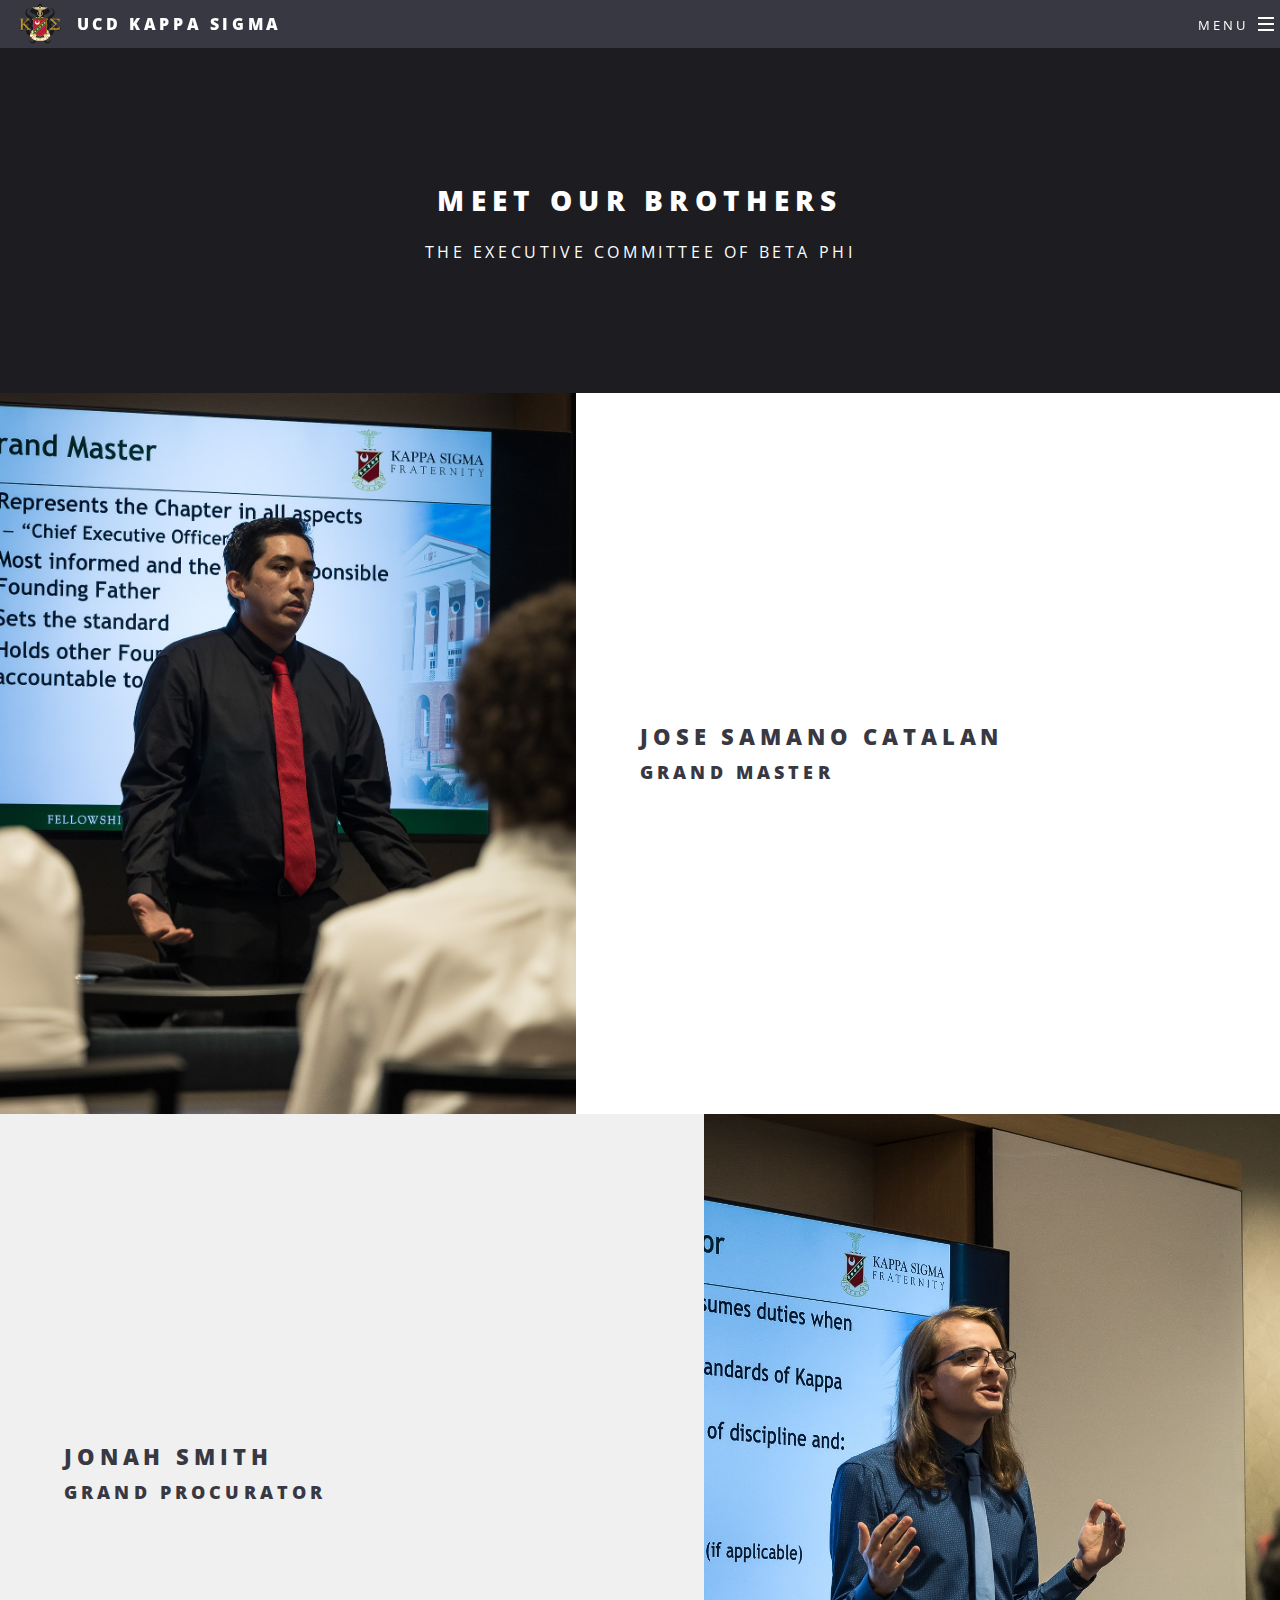
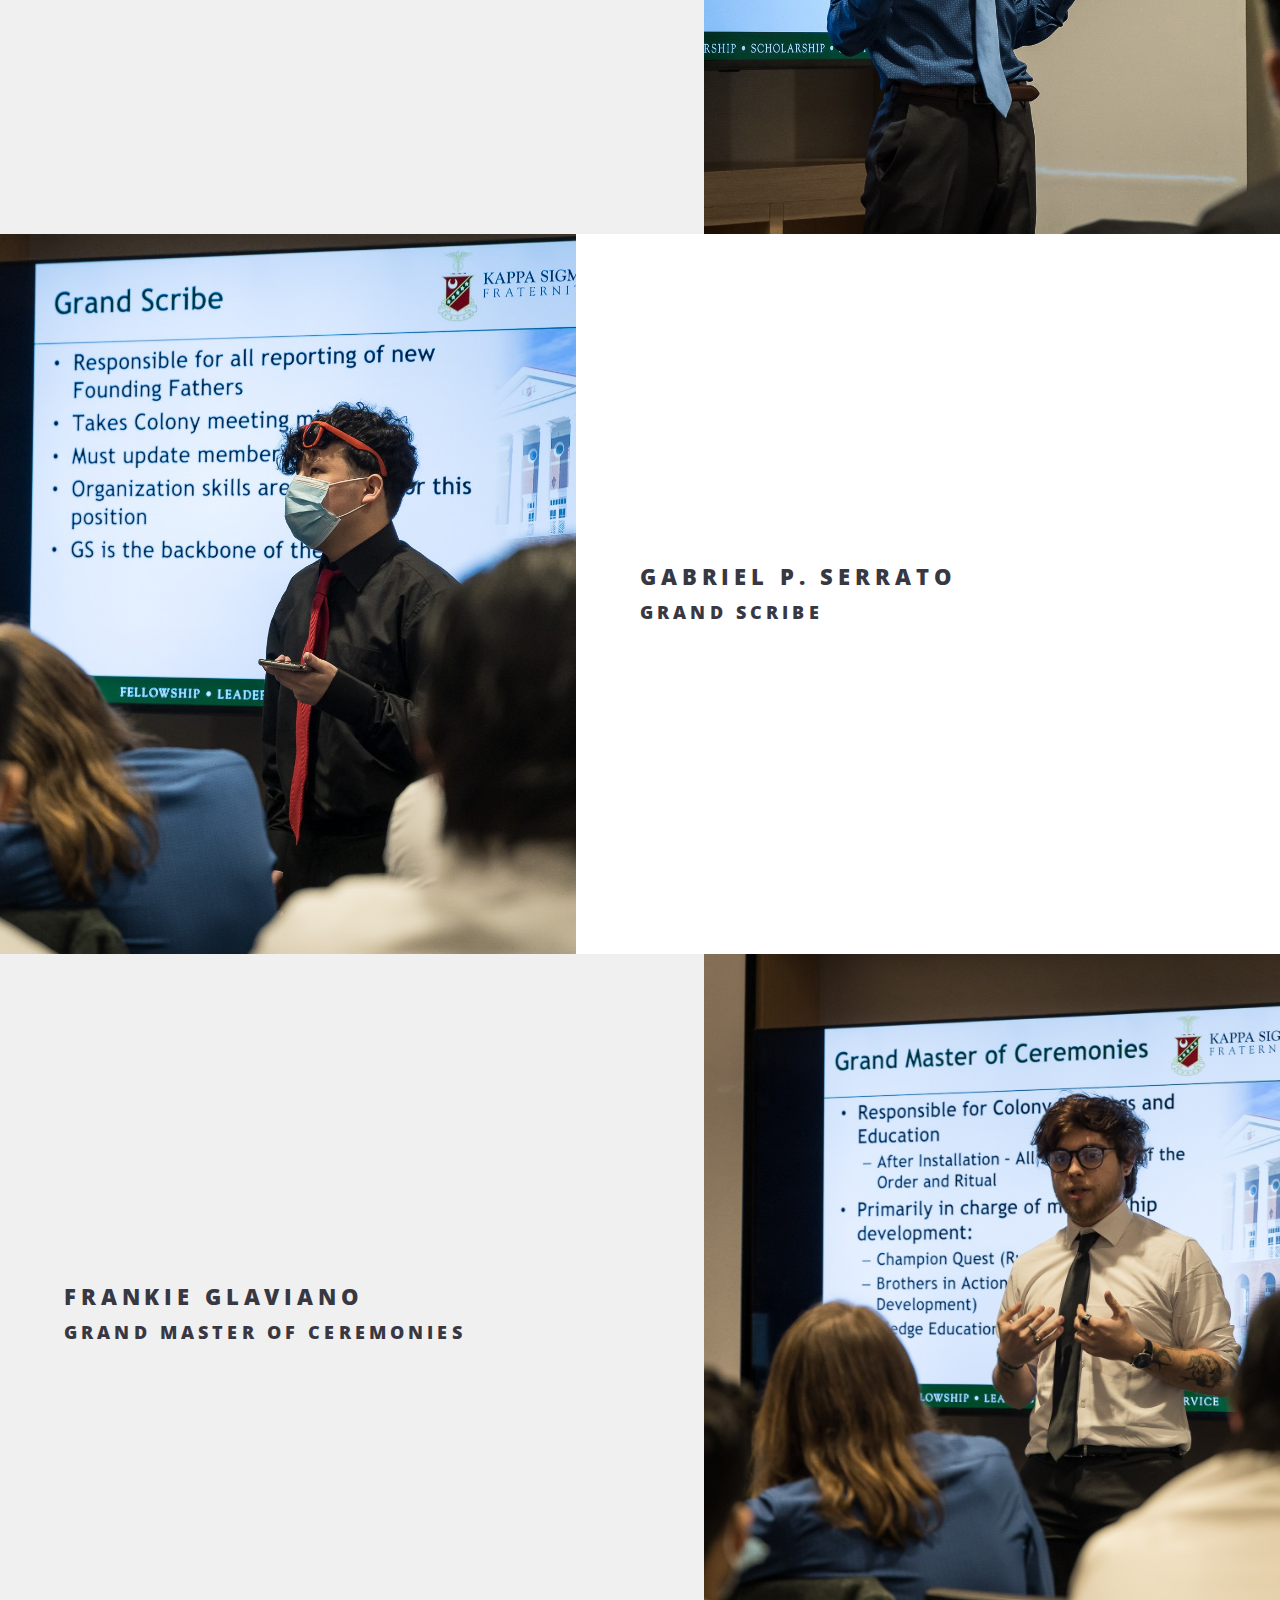
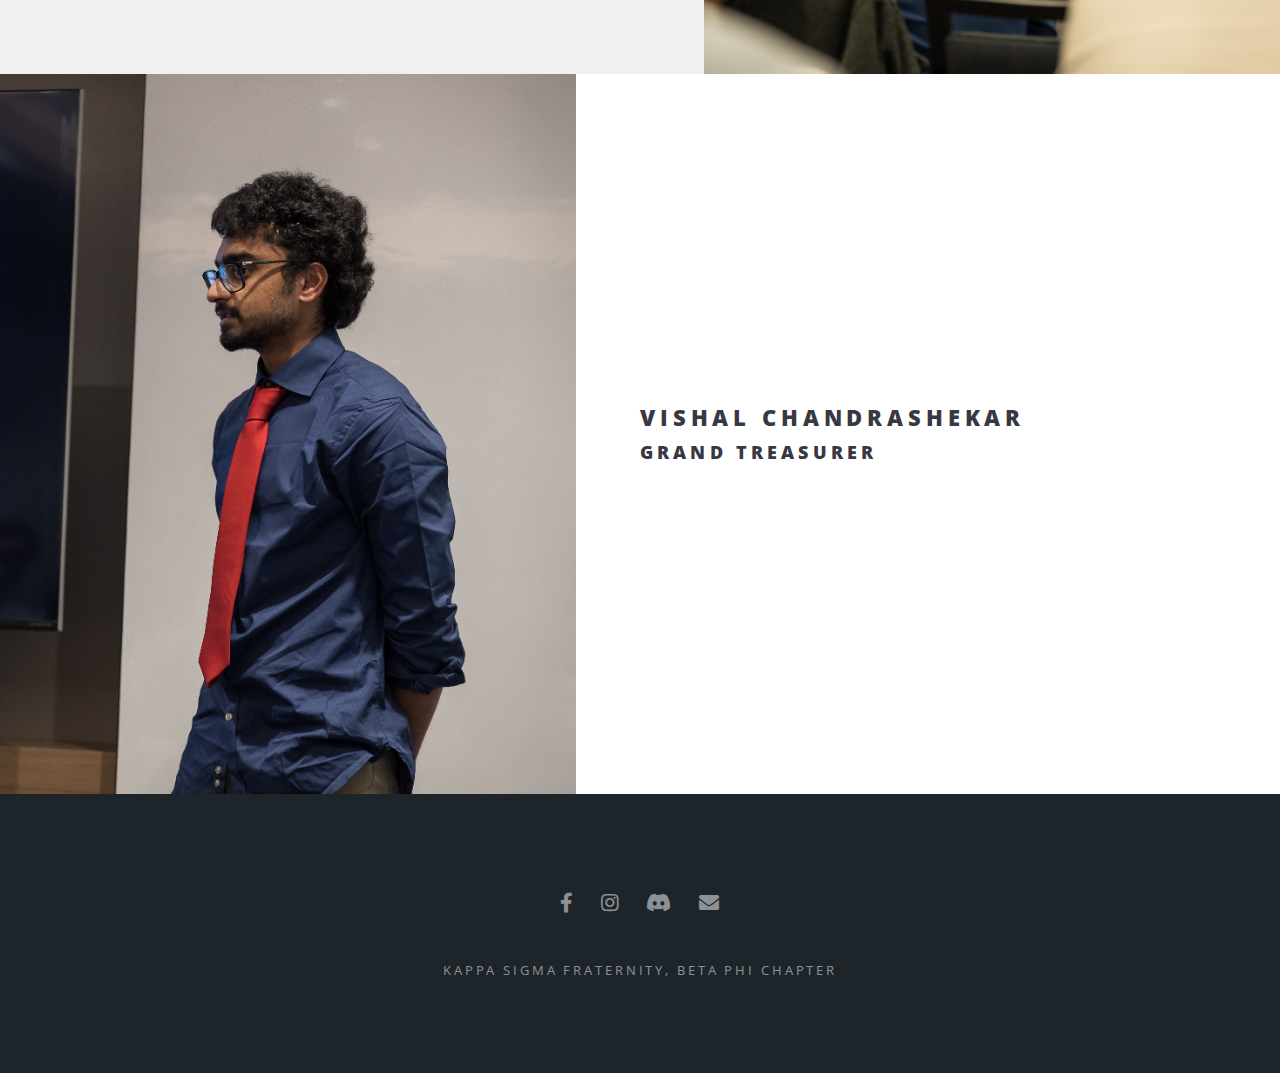
==== brothers.html @ f518ad2b "filled in with most of the starting info" ====
<!DOCTYPE HTML>
<html>
	<head>
		<title>History | UCD Kappa Sigma Fraternity</title>
		<meta charset="utf-8" />
		<meta name="viewport" content="width=device-width, initial-scale=1, user-scalable=no" />
		<link rel="stylesheet" href="assets/css/main.css" />
		<link rel="icon" href="images/KappaSigmaFavicon.png">
		<noscript><link rel="stylesheet" href="assets/css/noscript.css" /></noscript>
	</head>
	<body class="is-preload">

		<!-- Page Wrapper -->
			<div id="page-wrapper">

				<!-- Header -->
					<header id="header">
						<a href="index.html"><img src="svgs/ucdks_IconBasic.svg"><h1>UCD Kappa Sigma</h1></a>
						<nav id="nav">
							<ul>
								<li class="special">
									<a href="#menu" class="menuToggle"><span>Menu</span></a>
									<div id="menu">
										<ul>
											<li><a href="index.html">Home</a></li>
											<li><a href="pillars.html">The Four Pillars</a></li>
											<li><a href="history.html">Our History</a></li>
											<li><a href="brothers.html">Meet Our Brothers</a></li>
											<li><a href="mailto: ucdaviskappasigma@gmail.com">Contact Us</a></li>
										</ul>
									</div>
								</li>
							</ul>
						</nav>
					</header>

				<!-- Main -->
					<article id="main">
						<header>
							<h2>Meet Our Brothers</h2>
							<p>The Executive Committee of Beta Phi</p>
						</header>
						<section style="padding: 0;" class="wrapper style5">
							<section style="background-color: transparent;" class="spotlight">
								<div class="image"><img src="images/brothers/GM.jpg" alt="" /></div><div class="content">
									<h2 style="margin-bottom: 0;">Jose Samano Catalan</h2><h3>Grand Master</h3></a>
									<p></p>
								</div>
							</section>
							<section style="background-color: #0000000f;" class="spotlight">
								<div class="image"><img src="images/brothers/GP.jpg" alt="" /></div><div class="content">
									<h2 style="margin-bottom: 0;">Jonah Smith</h2><h3>Grand Procurator</h3></a>
									<p></p>
								</div>
							</section>
							<section style="background-color: transparent;" class="spotlight">
								<div class="image"><img src="images/brothers/GS.jpg" alt="" /></div><div class="content">
									<h2 style="margin-bottom: 0;">Gabriel P. Serrato</h2><h3>Grand Scribe</h3></a>
									<p></p>
								</div>
							</section>
							<section style="background-color: #0000000f;" class="spotlight">
								<div class="image"><img src="images/brothers/GMC.jpg" alt="" /></div><div class="content">
									<h2 style="margin-bottom: 0;">Frankie Glaviano</h2><h3>Grand Master of Ceremonies</h3></a>
									<p></p>
								</div>
							</section>
							<section style="background-color: transparent;" class="spotlight">
								<div class="image"><img src="images/brothers/GT.jpg" alt="" /></div><div class="content">
									<h2 style="margin-bottom: 0;">Vishal Chandrashekar</h2><h3>Grand Treasurer</h3></a>
									<p></p>
								</div>
							</section>
						</section>
					</article>

				<!-- Footer -->
					<footer id="footer">
						<ul class="icons">
							<li><a href="https://www.facebook.com/ucdaviskappasigma" target="_blank" class="icon brands fa-facebook-f"><span class="label">Facebook</span></a></li>
							<li><a href="https://www.instagram.com/ucdkappasigma/" target="_blank" class="icon brands fa-instagram"><span class="label">Instagram</span></a></li>
							<li><a href="https://discord.gg/DWXHnaGSgJ" target="_blank" class="icon brands fa-discord"><span class="label">Discord</span></a></li>
							<li><a href="mailto: ucdaviskappasigma@gmail.com"  target="_blank" class="icon solid fa-envelope"><span class="label">Email</span></a></li>
						</ul>
						<ul class="copyright">
							<li>Kappa Sigma Fraternity, Beta Phi Chapter</li>
						</ul>
					</footer>

			</div>

		<!-- Scripts -->
			<script src="assets/js/jquery.min.js"></script>
			<script src="assets/js/jquery.scrollex.min.js"></script>
			<script src="assets/js/jquery.scrolly.min.js"></script>
			<script src="assets/js/browser.min.js"></script>
			<script src="assets/js/breakpoints.min.js"></script>
			<script src="assets/js/util.js"></script>
			<script src="assets/js/main.js"></script>

	</body>
</html>
---- assets/css/main.css ----
@import url(fontawesome-all.min.css);
@import url("https://fonts.googleapis.com/css?family=Open+Sans:400,400italic,600,600italic,800,800italic");

html, body, div, span, applet, object,
iframe, h1, h2, h3, h4, h5, h6, p, blockquote,
pre, a, abbr, acronym, address, big, cite,
code, del, dfn, em, img, ins, kbd, q, s, samp,
small, strike, strong, sub, sup, tt, var, b,
u, i, center, dl, dt, dd, ol, ul, li, fieldset,
form, label, legend, table, caption, tbody,
tfoot, thead, tr, th, td, article, aside,
canvas, details, embed, figure, figcaption,
footer, header, hgroup, menu, nav, output, ruby,
section, summary, time, mark, audio, video {
	margin: 0;
	padding: 0;
	border: 0;
	font-size: 100%;
	font: inherit;
	vertical-align: baseline;}

article, aside, details, figcaption, figure,
footer, header, hgroup, menu, nav, section {
	display: block;}

body {
	line-height: 1;
}

ol, ul {
	list-style: none;
}

blockquote, q {
	quotes: none;
}

	blockquote:before, blockquote:after, q:before, q:after {
		content: '';
		content: none;
	}

table {
	border-collapse: collapse;
	border-spacing: 0;
}

body {
	-webkit-text-size-adjust: none;
}

mark {
	background-color: transparent;
	color: inherit;
}

input::-moz-focus-inner {
	border: 0;
	padding: 0;
}

input, select, textarea {
	-moz-appearance: none;
	-webkit-appearance: none;
	-ms-appearance: none;
	appearance: none;
}

/* Basic */

	@-ms-viewport {
		width: device-width;
	}

	html {
		box-sizing: border-box;
	}

	*, *:before, *:after {
		box-sizing: inherit;
	}

	body {
		background: #383843;
	}

		body.is-preload *, body.is-preload *:before, body.is-preload *:after {
			-moz-animation: none !important;
			-webkit-animation: none !important;
			-ms-animation: none !important;
			animation: none !important;
			-moz-transition: none !important;
			-webkit-transition: none !important;
			-ms-transition: none !important;
			transition: none !important;
		}

	body, input, select, textarea {
		color: #fff;
		font-family: "Open Sans", Helvetica, sans-serif;
		font-size: 15pt;
		font-weight: 400;
		letter-spacing: 0.075em;
		line-height: 1.65em;
	}

		@media screen and (max-width: 1680px) {

			body, input, select, textarea {
				font-size: 13pt;
			}

		}

		@media screen and (max-width: 1280px) {

			body, input, select, textarea {
				font-size: 12pt;
			}

		}

		@media screen and (max-width: 736px) {

			body, input, select, textarea {
				font-size: 11pt;
				letter-spacing: 0.0375em;
			}

		}

	a {
		-moz-transition: color 0.2s ease, border-bottom-color 0.2s ease;
		-webkit-transition: color 0.2s ease, border-bottom-color 0.2s ease;
		-ms-transition: color 0.2s ease, border-bottom-color 0.2s ease;
		transition: color 0.2s ease, border-bottom-color 0.2s ease;
		border-bottom: dotted 1px;
		color: inherit;
		text-decoration: none;
	}

		a:hover {
			border-bottom-color: transparent;
		}

	strong, b {
		color: #fff;
		font-weight: 600;
	}

	em, i {
		font-style: italic;
	}

	p {
		margin: 0 0 2em 0;
	}

	h1, h2, h3, h4, h5, h6 {
		color: #fff;
		font-weight: 800;
		letter-spacing: 0.225em;
		line-height: 1em;
		margin: 0 0 1em 0;
		text-transform: uppercase;
	}

		h1 a, h2 a, h3 a, h4 a, h5 a, h6 a {
			color: inherit;
			text-decoration: none;
		}

	h2 {
		font-size: 1.35em;
		line-height: 1.75em;
	}

		@media screen and (max-width: 736px) {

			h2 {
				font-size: 1.1em;
				line-height: 1.65em;
			}

		}

	h3 {
		font-size: 1.15em;
		line-height: 1.75em;
	}

		@media screen and (max-width: 736px) {

			h3 {
				font-size: 1em;
				line-height: 1.65em;
			}

		}

	h4 {
		font-size: 1em;
		line-height: 1.5em;
	}

	h5 {
		font-size: 0.8em;
		line-height: 1.5em;
	}

	h6 {
		font-size: 0.7em;
		line-height: 1.5em;
	}

	sub {
		font-size: 0.8em;
		position: relative;
		top: 0.5em;
	}

	sup {
		font-size: 0.8em;
		position: relative;
		top: -0.5em;
	}

	hr {
		border: 0;
		border-bottom: solid 2px #fff;
		margin: 3em 0;
	}

		hr.major {
			margin: 4.5em 0;
		}

	blockquote {
		border-left: solid 4px #fff;
		font-style: italic;
		margin: 0 0 2em 0;
		padding: 0.5em 0 0.5em 2em;
	}

	code {
		background: rgba(144, 144, 144, 0.25);
		border-radius: 3px;
		font-family: "Courier New", monospace;
		font-size: 0.9em;
		letter-spacing: 0;
		margin: 0 0.25em;
		padding: 0.25em 0.65em;
	}

	pre {
		-webkit-overflow-scrolling: touch;
		font-family: "Courier New", monospace;
		font-size: 0.9em;
		margin: 0 0 2em 0;
	}

		pre code {
			display: block;
			line-height: 1.75em;
			padding: 1em 1.5em;
			overflow-x: auto;
		}

	.align-left {
		text-align: left;
	}

	.align-center {
		text-align: center;
	}

	.align-right {
		text-align: right;
	}

/* Row */

	.row {
		display: flex;
		flex-wrap: wrap;
		box-sizing: border-box;
		align-items: stretch;
	}

		.row > * {
			box-sizing: border-box;
		}

		.row.gtr-uniform > * > :last-child {
			margin-bottom: 0;
		}

		.row.aln-left {
			justify-content: flex-start;
		}

		.row.aln-center {
			justify-content: center;
		}

		.row.aln-right {
			justify-content: flex-end;
		}

		.row.aln-top {
			align-items: flex-start;
		}

		.row.aln-middle {
			align-items: center;
		}

		.row.aln-bottom {
			align-items: flex-end;
		}

		.row > .imp {
			order: -1;
		}

		.row > .col-1 {
			width: 8.33333%;
		}

		.row > .off-1 {
			margin-left: 8.33333%;
		}

		.row > .col-2 {
			width: 16.66667%;
		}

		.row > .off-2 {
			margin-left: 16.66667%;
		}

		.row > .col-3 {
			width: 25%;
		}

		.row > .off-3 {
			margin-left: 25%;
		}

		.row > .col-4 {
			width: 33.33333%;
		}

		.row > .off-4 {
			margin-left: 33.33333%;
		}

		.row > .col-5 {
			width: 41.66667%;
		}

		.row > .off-5 {
			margin-left: 41.66667%;
		}

		.row > .col-6 {
			width: 50%;
		}

		.row > .off-6 {
			margin-left: 50%;
		}

		.row > .col-7 {
			width: 58.33333%;
		}

		.row > .off-7 {
			margin-left: 58.33333%;
		}

		.row > .col-8 {
			width: 66.66667%;
		}

		.row > .off-8 {
			margin-left: 66.66667%;
		}

		.row > .col-9 {
			width: 75%;
		}

		.row > .off-9 {
			margin-left: 75%;
		}

		.row > .col-10 {
			width: 83.33333%;
		}

		.row > .off-10 {
			margin-left: 83.33333%;
		}

		.row > .col-11 {
			width: 91.66667%;
		}

		.row > .off-11 {
			margin-left: 91.66667%;
		}

		.row > .col-12 {
			width: 100%;
		}

		.row > .off-12 {
			margin-left: 100%;
		}

		.row.gtr-0 {
			margin-top: 0;
			margin-left: 0em;
		}

			.row.gtr-0 > * {
				padding: 0 0 0 0em;
			}

			.row.gtr-0.gtr-uniform {
				margin-top: 0em;
			}

				.row.gtr-0.gtr-uniform > * {
					padding-top: 0em;
				}

		.row.gtr-25 {
			margin-top: 0;
			margin-left: -0.375em;
		}

			.row.gtr-25 > * {
				padding: 0 0 0 0.375em;
			}

			.row.gtr-25.gtr-uniform {
				margin-top: -0.375em;
			}

				.row.gtr-25.gtr-uniform > * {
					padding-top: 0.375em;
				}

		.row.gtr-50 {
			margin-top: 0;
			margin-left: -0.75em;
		}

			.row.gtr-50 > * {
				padding: 0 0 0 0.75em;
			}

			.row.gtr-50.gtr-uniform {
				margin-top: -0.75em;
			}

				.row.gtr-50.gtr-uniform > * {
					padding-top: 0.75em;
				}

		.row {
			margin-top: 0;
			margin-left: -1.5em;
		}

			.row > * {
				padding: 0 0 0 1.5em;
			}

			.row.gtr-uniform {
				margin-top: -1.5em;
			}

				.row.gtr-uniform > * {
					padding-top: 1.5em;
				}

		.row.gtr-150 {
			margin-top: 0;
			margin-left: -2.25em;
		}

			.row.gtr-150 > * {
				padding: 0 0 0 2.25em;
			}

			.row.gtr-150.gtr-uniform {
				margin-top: -2.25em;
			}

				.row.gtr-150.gtr-uniform > * {
					padding-top: 2.25em;
				}

		.row.gtr-200 {
			margin-top: 0;
			margin-left: -3em;
		}

			.row.gtr-200 > * {
				padding: 0 0 0 3em;
			}

			.row.gtr-200.gtr-uniform {
				margin-top: -3em;
			}

				.row.gtr-200.gtr-uniform > * {
					padding-top: 3em;
				}

		@media screen and (max-width: 1680px) {

			.row {
				display: flex;
				flex-wrap: wrap;
				box-sizing: border-box;
				align-items: stretch;
			}

				.row > * {
					box-sizing: border-box;
				}

				.row.gtr-uniform > * > :last-child {
					margin-bottom: 0;
				}

				.row.aln-left {
					justify-content: flex-start;
				}

				.row.aln-center {
					justify-content: center;
				}

				.row.aln-right {
					justify-content: flex-end;
				}

				.row.aln-top {
					align-items: flex-start;
				}

				.row.aln-middle {
					align-items: center;
				}

				.row.aln-bottom {
					align-items: flex-end;
				}

				.row > .imp-xlarge {
					order: -1;
				}

				.row > .col-1-xlarge {
					width: 8.33333%;
				}

				.row > .off-1-xlarge {
					margin-left: 8.33333%;
				}

				.row > .col-2-xlarge {
					width: 16.66667%;
				}

				.row > .off-2-xlarge {
					margin-left: 16.66667%;
				}

				.row > .col-3-xlarge {
					width: 25%;
				}

				.row > .off-3-xlarge {
					margin-left: 25%;
				}

				.row > .col-4-xlarge {
					width: 33.33333%;
				}

				.row > .off-4-xlarge {
					margin-left: 33.33333%;
				}

				.row > .col-5-xlarge {
					width: 41.66667%;
				}

				.row > .off-5-xlarge {
					margin-left: 41.66667%;
				}

				.row > .col-6-xlarge {
					width: 50%;
				}

				.row > .off-6-xlarge {
					margin-left: 50%;
				}

				.row > .col-7-xlarge {
					width: 58.33333%;
				}

				.row > .off-7-xlarge {
					margin-left: 58.33333%;
				}

				.row > .col-8-xlarge {
					width: 66.66667%;
				}

				.row > .off-8-xlarge {
					margin-left: 66.66667%;
				}

				.row > .col-9-xlarge {
					width: 75%;
				}

				.row > .off-9-xlarge {
					margin-left: 75%;
				}

				.row > .col-10-xlarge {
					width: 83.33333%;
				}

				.row > .off-10-xlarge {
					margin-left: 83.33333%;
				}

				.row > .col-11-xlarge {
					width: 91.66667%;
				}

				.row > .off-11-xlarge {
					margin-left: 91.66667%;
				}

				.row > .col-12-xlarge {
					width: 100%;
				}

				.row > .off-12-xlarge {
					margin-left: 100%;
				}

				.row.gtr-0 {
					margin-top: 0;
					margin-left: 0em;
				}

					.row.gtr-0 > * {
						padding: 0 0 0 0em;
					}

					.row.gtr-0.gtr-uniform {
						margin-top: 0em;
					}

						.row.gtr-0.gtr-uniform > * {
							padding-top: 0em;
						}

				.row.gtr-25 {
					margin-top: 0;
					margin-left: -0.375em;
				}

					.row.gtr-25 > * {
						padding: 0 0 0 0.375em;
					}

					.row.gtr-25.gtr-uniform {
						margin-top: -0.375em;
					}

						.row.gtr-25.gtr-uniform > * {
							padding-top: 0.375em;
						}

				.row.gtr-50 {
					margin-top: 0;
					margin-left: -0.75em;
				}

					.row.gtr-50 > * {
						padding: 0 0 0 0.75em;
					}

					.row.gtr-50.gtr-uniform {
						margin-top: -0.75em;
					}

						.row.gtr-50.gtr-uniform > * {
							padding-top: 0.75em;
						}

				.row {
					margin-top: 0;
					margin-left: -1.5em;
				}

					.row > * {
						padding: 0 0 0 1.5em;
					}

					.row.gtr-uniform {
						margin-top: -1.5em;
					}

						.row.gtr-uniform > * {
							padding-top: 1.5em;
						}

				.row.gtr-150 {
					margin-top: 0;
					margin-left: -2.25em;
				}

					.row.gtr-150 > * {
						padding: 0 0 0 2.25em;
					}

					.row.gtr-150.gtr-uniform {
						margin-top: -2.25em;
					}

						.row.gtr-150.gtr-uniform > * {
							padding-top: 2.25em;
						}

				.row.gtr-200 {
					margin-top: 0;
					margin-left: -3em;
				}

					.row.gtr-200 > * {
						padding: 0 0 0 3em;
					}

					.row.gtr-200.gtr-uniform {
						margin-top: -3em;
					}

						.row.gtr-200.gtr-uniform > * {
							padding-top: 3em;
						}

		}

		@media screen and (max-width: 1280px) {

			.row {
				display: flex;
				flex-wrap: wrap;
				box-sizing: border-box;
				align-items: stretch;
			}

				.row > * {
					box-sizing: border-box;
				}

				.row.gtr-uniform > * > :last-child {
					margin-bottom: 0;
				}

				.row.aln-left {
					justify-content: flex-start;
				}

				.row.aln-center {
					justify-content: center;
				}

				.row.aln-right {
					justify-content: flex-end;
				}

				.row.aln-top {
					align-items: flex-start;
				}

				.row.aln-middle {
					align-items: center;
				}

				.row.aln-bottom {
					align-items: flex-end;
				}

				.row > .imp-large {
					order: -1;
				}

				.row > .col-1-large {
					width: 8.33333%;
				}

				.row > .off-1-large {
					margin-left: 8.33333%;
				}

				.row > .col-2-large {
					width: 16.66667%;
				}

				.row > .off-2-large {
					margin-left: 16.66667%;
				}

				.row > .col-3-large {
					width: 25%;
				}

				.row > .off-3-large {
					margin-left: 25%;
				}

				.row > .col-4-large {
					width: 33.33333%;
				}

				.row > .off-4-large {
					margin-left: 33.33333%;
				}

				.row > .col-5-large {
					width: 41.66667%;
				}

				.row > .off-5-large {
					margin-left: 41.66667%;
				}

				.row > .col-6-large {
					width: 50%;
				}

				.row > .off-6-large {
					margin-left: 50%;
				}

				.row > .col-7-large {
					width: 58.33333%;
				}

				.row > .off-7-large {
					margin-left: 58.33333%;
				}

				.row > .col-8-large {
					width: 66.66667%;
				}

				.row > .off-8-large {
					margin-left: 66.66667%;
				}

				.row > .col-9-large {
					width: 75%;
				}

				.row > .off-9-large {
					margin-left: 75%;
				}

				.row > .col-10-large {
					width: 83.33333%;
				}

				.row > .off-10-large {
					margin-left: 83.33333%;
				}

				.row > .col-11-large {
					width: 91.66667%;
				}

				.row > .off-11-large {
					margin-left: 91.66667%;
				}

				.row > .col-12-large {
					width: 100%;
				}

				.row > .off-12-large {
					margin-left: 100%;
				}

				.row.gtr-0 {
					margin-top: 0;
					margin-left: 0em;
				}

					.row.gtr-0 > * {
						padding: 0 0 0 0em;
					}

					.row.gtr-0.gtr-uniform {
						margin-top: 0em;
					}

						.row.gtr-0.gtr-uniform > * {
							padding-top: 0em;
						}

				.row.gtr-25 {
					margin-top: 0;
					margin-left: -0.375em;
				}

					.row.gtr-25 > * {
						padding: 0 0 0 0.375em;
					}

					.row.gtr-25.gtr-uniform {
						margin-top: -0.375em;
					}

						.row.gtr-25.gtr-uniform > * {
							padding-top: 0.375em;
						}

				.row.gtr-50 {
					margin-top: 0;
					margin-left: -0.75em;
				}

					.row.gtr-50 > * {
						padding: 0 0 0 0.75em;
					}

					.row.gtr-50.gtr-uniform {
						margin-top: -0.75em;
					}

						.row.gtr-50.gtr-uniform > * {
							padding-top: 0.75em;
						}

				.row {
					margin-top: 0;
					margin-left: -1.5em;
				}

					.row > * {
						padding: 0 0 0 1.5em;
					}

					.row.gtr-uniform {
						margin-top: -1.5em;
					}

						.row.gtr-uniform > * {
							padding-top: 1.5em;
						}

				.row.gtr-150 {
					margin-top: 0;
					margin-left: -2.25em;
				}

					.row.gtr-150 > * {
						padding: 0 0 0 2.25em;
					}

					.row.gtr-150.gtr-uniform {
						margin-top: -2.25em;
					}

						.row.gtr-150.gtr-uniform > * {
							padding-top: 2.25em;
						}

				.row.gtr-200 {
					margin-top: 0;
					margin-left: -3em;
				}

					.row.gtr-200 > * {
						padding: 0 0 0 3em;
					}

					.row.gtr-200.gtr-uniform {
						margin-top: -3em;
					}

						.row.gtr-200.gtr-uniform > * {
							padding-top: 3em;
						}

		}

		@media screen and (max-width: 980px) {

			.row {
				display: flex;
				flex-wrap: wrap;
				box-sizing: border-box;
				align-items: stretch;
			}

				.row > * {
					box-sizing: border-box;
				}

				.row.gtr-uniform > * > :last-child {
					margin-bottom: 0;
				}

				.row.aln-left {
					justify-content: flex-start;
				}

				.row.aln-center {
					justify-content: center;
				}

				.row.aln-right {
					justify-content: flex-end;
				}

				.row.aln-top {
					align-items: flex-start;
				}

				.row.aln-middle {
					align-items: center;
				}

				.row.aln-bottom {
					align-items: flex-end;
				}

				.row > .imp-medium {
					order: -1;
				}

				.row > .col-1-medium {
					width: 8.33333%;
				}

				.row > .off-1-medium {
					margin-left: 8.33333%;
				}

				.row > .col-2-medium {
					width: 16.66667%;
				}

				.row > .off-2-medium {
					margin-left: 16.66667%;
				}

				.row > .col-3-medium {
					width: 25%;
				}

				.row > .off-3-medium {
					margin-left: 25%;
				}

				.row > .col-4-medium {
					width: 33.33333%;
				}

				.row > .off-4-medium {
					margin-left: 33.33333%;
				}

				.row > .col-5-medium {
					width: 41.66667%;
				}

				.row > .off-5-medium {
					margin-left: 41.66667%;
				}

				.row > .col-6-medium {
					width: 50%;
				}

				.row > .off-6-medium {
					margin-left: 50%;
				}

				.row > .col-7-medium {
					width: 58.33333%;
				}

				.row > .off-7-medium {
					margin-left: 58.33333%;
				}

				.row > .col-8-medium {
					width: 66.66667%;
				}

				.row > .off-8-medium {
					margin-left: 66.66667%;
				}

				.row > .col-9-medium {
					width: 75%;
				}

				.row > .off-9-medium {
					margin-left: 75%;
				}

				.row > .col-10-medium {
					width: 83.33333%;
				}

				.row > .off-10-medium {
					margin-left: 83.33333%;
				}

				.row > .col-11-medium {
					width: 91.66667%;
				}

				.row > .off-11-medium {
					margin-left: 91.66667%;
				}

				.row > .col-12-medium {
					width: 100%;
				}

				.row > .off-12-medium {
					margin-left: 100%;
				}

				.row.gtr-0 {
					margin-top: 0;
					margin-left: 0em;
				}

					.row.gtr-0 > * {
						padding: 0 0 0 0em;
					}

					.row.gtr-0.gtr-uniform {
						margin-top: 0em;
					}

						.row.gtr-0.gtr-uniform > * {
							padding-top: 0em;
						}

				.row.gtr-25 {
					margin-top: 0;
					margin-left: -0.375em;
				}

					.row.gtr-25 > * {
						padding: 0 0 0 0.375em;
					}

					.row.gtr-25.gtr-uniform {
						margin-top: -0.375em;
					}

						.row.gtr-25.gtr-uniform > * {
							padding-top: 0.375em;
						}

				.row.gtr-50 {
					margin-top: 0;
					margin-left: -0.75em;
				}

					.row.gtr-50 > * {
						padding: 0 0 0 0.75em;
					}

					.row.gtr-50.gtr-uniform {
						margin-top: -0.75em;
					}

						.row.gtr-50.gtr-uniform > * {
							padding-top: 0.75em;
						}

				.row {
					margin-top: 0;
					margin-left: -1.5em;
				}

					.row > * {
						padding: 0 0 0 1.5em;
					}

					.row.gtr-uniform {
						margin-top: -1.5em;
					}

						.row.gtr-uniform > * {
							padding-top: 1.5em;
						}

				.row.gtr-150 {
					margin-top: 0;
					margin-left: -2.25em;
				}

					.row.gtr-150 > * {
						padding: 0 0 0 2.25em;
					}

					.row.gtr-150.gtr-uniform {
						margin-top: -2.25em;
					}

						.row.gtr-150.gtr-uniform > * {
							padding-top: 2.25em;
						}

				.row.gtr-200 {
					margin-top: 0;
					margin-left: -3em;
				}

					.row.gtr-200 > * {
						padding: 0 0 0 3em;
					}

					.row.gtr-200.gtr-uniform {
						margin-top: -3em;
					}

						.row.gtr-200.gtr-uniform > * {
							padding-top: 3em;
						}

		}

		@media screen and (max-width: 736px) {

			.row {
				display: flex;
				flex-wrap: wrap;
				box-sizing: border-box;
				align-items: stretch;
			}

				.row > * {
					box-sizing: border-box;
				}

				.row.gtr-uniform > * > :last-child {
					margin-bottom: 0;
				}

				.row.aln-left {
					justify-content: flex-start;
				}

				.row.aln-center {
					justify-content: center;
				}

				.row.aln-right {
					justify-content: flex-end;
				}

				.row.aln-top {
					align-items: flex-start;
				}

				.row.aln-middle {
					align-items: center;
				}

				.row.aln-bottom {
					align-items: flex-end;
				}

				.row > .imp-small {
					order: -1;
				}

				.row > .col-1-small {
					width: 8.33333%;
				}

				.row > .off-1-small {
					margin-left: 8.33333%;
				}

				.row > .col-2-small {
					width: 16.66667%;
				}

				.row > .off-2-small {
					margin-left: 16.66667%;
				}

				.row > .col-3-small {
					width: 25%;
				}

				.row > .off-3-small {
					margin-left: 25%;
				}

				.row > .col-4-small {
					width: 33.33333%;
				}

				.row > .off-4-small {
					margin-left: 33.33333%;
				}

				.row > .col-5-small {
					width: 41.66667%;
				}

				.row > .off-5-small {
					margin-left: 41.66667%;
				}

				.row > .col-6-small {
					width: 50%;
				}

				.row > .off-6-small {
					margin-left: 50%;
				}

				.row > .col-7-small {
					width: 58.33333%;
				}

				.row > .off-7-small {
					margin-left: 58.33333%;
				}

				.row > .col-8-small {
					width: 66.66667%;
				}

				.row > .off-8-small {
					margin-left: 66.66667%;
				}

				.row > .col-9-small {
					width: 75%;
				}

				.row > .off-9-small {
					margin-left: 75%;
				}

				.row > .col-10-small {
					width: 83.33333%;
				}

				.row > .off-10-small {
					margin-left: 83.33333%;
				}

				.row > .col-11-small {
					width: 91.66667%;
				}

				.row > .off-11-small {
					margin-left: 91.66667%;
				}

				.row > .col-12-small {
					width: 100%;
				}

				.row > .off-12-small {
					margin-left: 100%;
				}

				.row.gtr-0 {
					margin-top: 0;
					margin-left: 0em;
				}

					.row.gtr-0 > * {
						padding: 0 0 0 0em;
					}

					.row.gtr-0.gtr-uniform {
						margin-top: 0em;
					}

						.row.gtr-0.gtr-uniform > * {
							padding-top: 0em;
						}

				.row.gtr-25 {
					margin-top: 0;
					margin-left: -0.375em;
				}

					.row.gtr-25 > * {
						padding: 0 0 0 0.375em;
					}

					.row.gtr-25.gtr-uniform {
						margin-top: -0.375em;
					}

						.row.gtr-25.gtr-uniform > * {
							padding-top: 0.375em;
						}

				.row.gtr-50 {
					margin-top: 0;
					margin-left: -0.75em;
				}

					.row.gtr-50 > * {
						padding: 0 0 0 0.75em;
					}

					.row.gtr-50.gtr-uniform {
						margin-top: -0.75em;
					}

						.row.gtr-50.gtr-uniform > * {
							padding-top: 0.75em;
						}

				.row {
					margin-top: 0;
					margin-left: -1.5em;
				}

					.row > * {
						padding: 0 0 0 1.5em;
					}

					.row.gtr-uniform {
						margin-top: -1.5em;
					}

						.row.gtr-uniform > * {
							padding-top: 1.5em;
						}

				.row.gtr-150 {
					margin-top: 0;
					margin-left: -2.25em;
				}

					.row.gtr-150 > * {
						padding: 0 0 0 2.25em;
					}

					.row.gtr-150.gtr-uniform {
						margin-top: -2.25em;
					}

						.row.gtr-150.gtr-uniform > * {
							padding-top: 2.25em;
						}

				.row.gtr-200 {
					margin-top: 0;
					margin-left: -3em;
				}

					.row.gtr-200 > * {
						padding: 0 0 0 3em;
					}

					.row.gtr-200.gtr-uniform {
						margin-top: -3em;
					}

						.row.gtr-200.gtr-uniform > * {
							padding-top: 3em;
						}

		}

		@media screen and (max-width: 480px) {

			.row {
				display: flex;
				flex-wrap: wrap;
				box-sizing: border-box;
				align-items: stretch;
			}

				.row > * {
					box-sizing: border-box;
				}

				.row.gtr-uniform > * > :last-child {
					margin-bottom: 0;
				}

				.row.aln-left {
					justify-content: flex-start;
				}

				.row.aln-center {
					justify-content: center;
				}

				.row.aln-right {
					justify-content: flex-end;
				}

				.row.aln-top {
					align-items: flex-start;
				}

				.row.aln-middle {
					align-items: center;
				}

				.row.aln-bottom {
					align-items: flex-end;
				}

				.row > .imp-xsmall {
					order: -1;
				}

				.row > .col-1-xsmall {
					width: 8.33333%;
				}

				.row > .off-1-xsmall {
					margin-left: 8.33333%;
				}

				.row > .col-2-xsmall {
					width: 16.66667%;
				}

				.row > .off-2-xsmall {
					margin-left: 16.66667%;
				}

				.row > .col-3-xsmall {
					width: 25%;
				}

				.row > .off-3-xsmall {
					margin-left: 25%;
				}

				.row > .col-4-xsmall {
					width: 33.33333%;
				}

				.row > .off-4-xsmall {
					margin-left: 33.33333%;
				}

				.row > .col-5-xsmall {
					width: 41.66667%;
				}

				.row > .off-5-xsmall {
					margin-left: 41.66667%;
				}

				.row > .col-6-xsmall {
					width: 50%;
				}

				.row > .off-6-xsmall {
					margin-left: 50%;
				}

				.row > .col-7-xsmall {
					width: 58.33333%;
				}

				.row > .off-7-xsmall {
					margin-left: 58.33333%;
				}

				.row > .col-8-xsmall {
					width: 66.66667%;
				}

				.row > .off-8-xsmall {
					margin-left: 66.66667%;
				}

				.row > .col-9-xsmall {
					width: 75%;
				}

				.row > .off-9-xsmall {
					margin-left: 75%;
				}

				.row > .col-10-xsmall {
					width: 83.33333%;
				}

				.row > .off-10-xsmall {
					margin-left: 83.33333%;
				}

				.row > .col-11-xsmall {
					width: 91.66667%;
				}

				.row > .off-11-xsmall {
					margin-left: 91.66667%;
				}

				.row > .col-12-xsmall {
					width: 100%;
				}

				.row > .off-12-xsmall {
					margin-left: 100%;
				}

				.row.gtr-0 {
					margin-top: 0;
					margin-left: 0em;
				}

					.row.gtr-0 > * {
						padding: 0 0 0 0em;
					}

					.row.gtr-0.gtr-uniform {
						margin-top: 0em;
					}

						.row.gtr-0.gtr-uniform > * {
							padding-top: 0em;
						}

				.row.gtr-25 {
					margin-top: 0;
					margin-left: -0.375em;
				}

					.row.gtr-25 > * {
						padding: 0 0 0 0.375em;
					}

					.row.gtr-25.gtr-uniform {
						margin-top: -0.375em;
					}

						.row.gtr-25.gtr-uniform > * {
							padding-top: 0.375em;
						}

				.row.gtr-50 {
					margin-top: 0;
					margin-left: -0.75em;
				}

					.row.gtr-50 > * {
						padding: 0 0 0 0.75em;
					}

					.row.gtr-50.gtr-uniform {
						margin-top: -0.75em;
					}

						.row.gtr-50.gtr-uniform > * {
							padding-top: 0.75em;
						}

				.row {
					margin-top: 0;
					margin-left: -1.5em;
				}

					.row > * {
						padding: 0 0 0 1.5em;
					}

					.row.gtr-uniform {
						margin-top: -1.5em;
					}

						.row.gtr-uniform > * {
							padding-top: 1.5em;
						}

				.row.gtr-150 {
					margin-top: 0;
					margin-left: -2.25em;
				}

					.row.gtr-150 > * {
						padding: 0 0 0 2.25em;
					}

					.row.gtr-150.gtr-uniform {
						margin-top: -2.25em;
					}

						.row.gtr-150.gtr-uniform > * {
							padding-top: 2.25em;
						}

				.row.gtr-200 {
					margin-top: 0;
					margin-left: -3em;
				}

					.row.gtr-200 > * {
						padding: 0 0 0 3em;
					}

					.row.gtr-200.gtr-uniform {
						margin-top: -3em;
					}

						.row.gtr-200.gtr-uniform > * {
							padding-top: 3em;
						}

		}

/* Section/Article */

	section.special, article.special {
		text-align: center;
	}

	header p {
		color: rgba(255, 255, 255, 0.5);
		position: relative;
		top: -0.25em;
	}

	header h3 + p {
		font-size: 1.1em;
	}

	header h4 + p,
	header h5 + p,
	header h6 + p {
		font-size: 0.9em;
	}

	header.major {
		margin: 0 0 3.5em 0;
	}

		header.major h2, header.major h3, header.major h4, header.major h5, header.major h6 {
			border-bottom: solid 2px #fff;
			display: inline-block;
			padding-bottom: 1em;
			position: relative;
		}

			header.major h2:after, header.major h3:after, header.major h4:after, header.major h5:after, header.major h6:after {
				content: '';
				display: block;
				height: 1px;
			}

		header.major p {
			color: #fff;
			top: 0;
		}

		@media screen and (max-width: 736px) {

			header.major {
				margin: 0 0 2em 0;
			}

		}

	@media screen and (max-width: 980px) {

		header br {
			display: none;
		}

	}

/* Form */

	form {
		margin: 0 0 2em 0;
	}

	label {
		color: #fff;
		display: block;
		font-size: 0.9em;
		font-weight: 600;
		margin: 0 0 1em 0;
	}

	input[type="text"],
	input[type="password"],
	input[type="email"],
	select,
	textarea {
		-moz-appearance: none;
		-webkit-appearance: none;
		-ms-appearance: none;
		appearance: none;
		background-color: rgba(144, 144, 144, 0.25);
		border-radius: 3px;
		border: none;
		color: inherit;
		display: block;
		outline: 0;
		padding: 0 1em;
		text-decoration: none;
		width: 100%;
	}

		input[type="text"]:invalid,
		input[type="password"]:invalid,
		input[type="email"]:invalid,
		select:invalid,
		textarea:invalid {
			box-shadow: none;
		}

		input[type="text"]:focus,
		input[type="password"]:focus,
		input[type="email"]:focus,
		select:focus,
		textarea:focus {
			box-shadow: 0 0 0 2px #23522f;
		}

	select {
		background-size: 1.25em;
		background-repeat: no-repeat;
		background-position: calc(100% - 1em) center;
		height: 2.75em;
		padding-right: 2.75em;
		text-overflow: ellipsis;
	}

		select:focus::-ms-value {
			background-color: transparent;
		}

		select::-ms-expand {
			display: none;
		}

	input[type="text"],
	input[type="password"],
	input[type="email"],
	select {
		height: 2.75em;
	}

	textarea {
		padding: 0.75em 1em;
	}

	input[type="checkbox"],
	input[type="radio"] {
		-moz-appearance: none;
		-webkit-appearance: none;
		-ms-appearance: none;
		appearance: none;
		display: block;
		float: left;
		margin-right: -2em;
		opacity: 0;
		width: 1em;
		z-index: -1;
	}

		input[type="checkbox"] + label,
		input[type="radio"] + label {
			text-decoration: none;
			color: #fff;
			cursor: pointer;
			display: inline-block;
			font-size: 1em;
			font-weight: 400;
			padding-left: 2.4em;
			padding-right: 0.75em;
			position: relative;
		}

			input[type="checkbox"] + label:before,
			input[type="radio"] + label:before {
				-moz-osx-font-smoothing: grayscale;
				-webkit-font-smoothing: antialiased;
				display: inline-block;
				font-style: normal;
				font-variant: normal;
				text-rendering: auto;
				line-height: 1;
				text-transform: none !important;
				font-family: 'Font Awesome 5 Free';
				font-weight: 900;
			}

			input[type="checkbox"] + label:before,
			input[type="radio"] + label:before {
				background: rgba(144, 144, 144, 0.25);
				border-radius: 3px;
				content: '';
				display: inline-block;
				font-size: 0.8em;
				height: 2.0625em;
				left: 0;
				line-height: 2.0625em;
				position: absolute;
				text-align: center;
				top: 0;
				width: 2.0625em;
			}

		input[type="checkbox"]:checked + label:before,
		input[type="radio"]:checked + label:before {
			background: #383843;
			color: #fff;
			content: '\f00c';
		}

		input[type="checkbox"]:focus + label:before,
		input[type="radio"]:focus + label:before {
			box-shadow: 0 0 0 2px #23522f;
		}

	input[type="checkbox"] + label:before {
		border-radius: 3px;
	}

	input[type="radio"] + label:before {
		border-radius: 100%;
	}

	::-webkit-input-placeholder {
		color: rgba(255, 255, 255, 0.5) !important;
		opacity: 1.0;
	}

	:-moz-placeholder {
		color: rgba(255, 255, 255, 0.5) !important;
		opacity: 1.0;
	}

	::-moz-placeholder {
		color: rgba(255, 255, 255, 0.5) !important;
		opacity: 1.0;
	}

	:-ms-input-placeholder {
		color: rgba(255, 255, 255, 0.5) !important;
		opacity: 1.0;
	}

/* Box */

	.box {
		border-radius: 3px;
		border: solid 2px #fff;
		margin-bottom: 2em;
		padding: 1.5em;
	}

		.box > :last-child,
		.box > :last-child > :last-child,
		.box > :last-child > :last-child > :last-child {
			margin-bottom: 0;
		}

		.box.alt {
			border: 0;
			border-radius: 0;
			padding: 0;
		}

/* Icon */

	.icon {
		text-decoration: none;
		border-bottom: none;
		position: relative;
	}

		.icon:before {
			-moz-osx-font-smoothing: grayscale;
			-webkit-font-smoothing: antialiased;
			display: inline-block;
			font-style: normal;
			font-variant: normal;
			text-rendering: auto;
			line-height: 1;
			text-transform: none !important;
			font-family: 'Font Awesome 5 Free';
			font-weight: 400;
		}

		.icon > .label {
			display: none;
		}

		.icon:before {
			line-height: inherit;
		}

		.icon.solid:before {
			font-weight: 900;
		}

		.icon.brands:before {
			font-family: 'Font Awesome 5 Brands';
		}

		.icon.major {
			-moz-transform: rotate(-45deg);
			-webkit-transform: rotate(-45deg);
			-ms-transform: rotate(-45deg);
			transform: rotate(-45deg);
			border-radius: 3px;
			border: solid 2px #fff;
			display: inline-block;
			font-size: 1.35em;
			height: calc(3em + 2px);
			line-height: 3em;
			text-align: center;
			width: calc(3em + 2px);
		}

			.icon.major:before {
				-moz-transform: rotate(45deg);
				-webkit-transform: rotate(45deg);
				-ms-transform: rotate(45deg);
				transform: rotate(45deg);
				display: inline-block;
				font-size: 1.5em;
			}

			@media screen and (max-width: 736px) {

				.icon.major {
					font-size: 1em;
				}

			}

		.icon.style1 {
			color: #ffffff;
		}

		.icon.style2 {
			color: #00f0ff;
		}

		.icon.style3 {
			color: #76ddff;
		}

/* Image */

	.image {
		border-radius: 3px;
		border: 0;
		display: inline-block;
		position: relative;
	}

		.image img {
			border-radius: 3px;
			display: block;
		}

		.image.left {
			float: left;
			margin: 0 2em 2em 0;
			top: 0.25em;
		}

		.image.right {
			float: right;
			margin: 0 0 2em 2em;
			top: 0.25em;
		}

		.image.left, .image.right {
			max-width: 40%;
		}

			.image.left img, .image.right img {
				width: 100%;
			}

		.image.fit {
			display: block;
			margin: 0 0 2em 0;
			width: 100%;
		}

			.image.fit img {
				width: 100%;
			}

/* List */

	ol {
		list-style: decimal;
		margin: 0 0 2em 0;
		padding-left: 1.25em;
	}

		ol li {
			padding-left: 0.25em;
		}

	ul {
		list-style: disc;
		margin: 0 0 2em 0;
		padding-left: 1em;
	}

		ul li {
			padding-left: 0.5em;
		}

		ul.alt {
			list-style: none;
			padding-left: 0;
		}

			ul.alt li {
				border-top: solid 1px #fff;
				padding: 0.5em 0;
			}

				ul.alt li:first-child {
					border-top: 0;
					padding-top: 0;
				}

	dl {
		margin: 0 0 2em 0;
	}

/* Actions */

	ul.actions {
		display: -moz-flex;
		display: -webkit-flex;
		display: -ms-flex;
		display: flex;
		cursor: default;
		list-style: none;
		margin-left: -1em;
		padding-left: 0;
	}

		ul.actions li {
			padding: 0 0 0 1em;
			vertical-align: middle;
		}

		ul.actions.special {
			-moz-justify-content: center;
			-webkit-justify-content: center;
			-ms-justify-content: center;
			justify-content: center;
			width: 100%;
			margin-left: 0;
		}

			ul.actions.special li:first-child {
				padding-left: 0;
			}

		ul.actions.stacked {
			-moz-flex-direction: column;
			-webkit-flex-direction: column;
			-ms-flex-direction: column;
			flex-direction: column;
			margin-left: 0;
		}

			ul.actions.stacked li {
				padding: 1em 0 0 0;
			}

				ul.actions.stacked li:first-child {
					padding-top: 0;
				}

		ul.actions.fit {
			width: calc(100% + 1em);
		}

			ul.actions.fit li {
				-moz-flex-grow: 1;
				-webkit-flex-grow: 1;
				-ms-flex-grow: 1;
				flex-grow: 1;
				-moz-flex-shrink: 1;
				-webkit-flex-shrink: 1;
				-ms-flex-shrink: 1;
				flex-shrink: 1;
				width: 100%;
			}

				ul.actions.fit li > * {
					width: 100%;
				}

			ul.actions.fit.stacked {
				width: 100%;
			}

		@media screen and (max-width: 480px) {

			ul.actions:not(.fixed) {
				-moz-flex-direction: column;
				-webkit-flex-direction: column;
				-ms-flex-direction: column;
				flex-direction: column;
				margin-left: 0;
				width: 100% !important;
			}

				ul.actions:not(.fixed) li {
					-moz-flex-grow: 1;
					-webkit-flex-grow: 1;
					-ms-flex-grow: 1;
					flex-grow: 1;
					-moz-flex-shrink: 1;
					-webkit-flex-shrink: 1;
					-ms-flex-shrink: 1;
					flex-shrink: 1;
					padding: 1em 0 0 0;
					text-align: center;
					width: 100%;
				}

					ul.actions:not(.fixed) li > * {
						width: 100%;
					}

					ul.actions:not(.fixed) li:first-child {
						padding-top: 0;
					}

					ul.actions:not(.fixed) li input[type="submit"],
					ul.actions:not(.fixed) li input[type="reset"],
					ul.actions:not(.fixed) li input[type="button"],
					ul.actions:not(.fixed) li button,
					ul.actions:not(.fixed) li .button {
						width: 100%;
					}

						ul.actions:not(.fixed) li input[type="submit"].icon:before,
						ul.actions:not(.fixed) li input[type="reset"].icon:before,
						ul.actions:not(.fixed) li input[type="button"].icon:before,
						ul.actions:not(.fixed) li button.icon:before,
						ul.actions:not(.fixed) li .button.icon:before {
							margin-left: -0.5em;
						}

		}

/* Icons */

	ul.icons {
		cursor: default;
		list-style: none;
		padding-left: 0;
	}

		ul.icons li {
			display: inline-block;
			padding: 0 1em 0 0;
		}

			ul.icons li:last-child {
				padding-right: 0 !important;
			}

		ul.icons.major {
			padding: 1em 0;
		}

			ul.icons.major li {
				padding-right: 3.5em;
			}

				@media screen and (max-width: 736px) {

					ul.icons.major li {
						padding: 0 1em !important;
					}

				}

/* Table */

	.table-wrapper {
		-webkit-overflow-scrolling: touch;
		overflow-x: auto;
	}

	table {
		margin: 0 0 2em 0;
		width: 100%;
	}

		table tbody tr {
			border: solid 1px #fff;
			border-left: 0;
			border-right: 0;
		}

			table tbody tr:nth-child(2n + 1) {
				background-color: rgba(144, 144, 144, 0.25);
			}

		table td {
			padding: 0.75em 0.75em;
		}

		table th {
			color: #fff;
			font-size: 0.9em;
			font-weight: 600;
			padding: 0 0.75em 0.75em 0.75em;
			text-align: left;
		}

		table thead {
			border-bottom: solid 2px #fff;
		}

		table tfoot {
			border-top: solid 2px #fff;
		}

		table.alt {
			border-collapse: separate;
		}

			table.alt tbody tr td {
				border: solid 1px #fff;
				border-left-width: 0;
				border-top-width: 0;
			}

				table.alt tbody tr td:first-child {
					border-left-width: 1px;
				}

			table.alt tbody tr:first-child td {
				border-top-width: 1px;
			}

			table.alt thead {
				border-bottom: 0;
			}

			table.alt tfoot {
				border-top: 0;
			}

/* Button */

	input[type="submit"],
	input[type="reset"],
	input[type="button"],
	button,
	.button {
		-moz-appearance: none;
		-webkit-appearance: none;
		-ms-appearance: none;
		appearance: none;
		-moz-transition: background-color 0.2s ease-in-out, color 0.2s ease-in-out;
		-webkit-transition: background-color 0.2s ease-in-out, color 0.2s ease-in-out;
		-ms-transition: background-color 0.2s ease-in-out, color 0.2s ease-in-out;
		transition: background-color 0.2s ease-in-out, color 0.2s ease-in-out;
		background-color: transparent;
		border-radius: 3px;
		border: 0;
		box-shadow: inset 0 0 0 2px #fff;
		color: #fff;
		cursor: pointer;
		display: inline-block;
		font-size: 0.8em;
		font-weight: 600;
		height: 3.125em;
		letter-spacing: 0.225em;
		line-height: 3.125em;
		max-width: 30em;
		padding: 0 2.75em;
		text-align: center;
		text-decoration: none;
		text-transform: uppercase;
		white-space: nowrap;
		overflow: hidden;
		text-overflow: ellipsis;
	}

		input[type="submit"]:hover,
		input[type="reset"]:hover,
		input[type="button"]:hover,
		button:hover,
		.button:hover {
			background-color: rgba(144, 144, 144, 0.25);
		}

		input[type="submit"]:active,
		input[type="reset"]:active,
		input[type="button"]:active,
		button:active,
		.button:active {
			background-color: rgba(144, 144, 144, 0.5);
		}

		input[type="submit"].icon:before,
		input[type="reset"].icon:before,
		input[type="button"].icon:before,
		button.icon:before,
		.button.icon:before {
			margin-right: 0.5em;
		}

		input[type="submit"].fit,
		input[type="reset"].fit,
		input[type="button"].fit,
		button.fit,
		.button.fit {
			width: 100%;
		}

		input[type="submit"].small,
		input[type="reset"].small,
		input[type="button"].small,
		button.small,
		.button.small {
			font-size: 0.8em;
		}

		input[type="submit"].large,
		input[type="reset"].large,
		input[type="button"].large,
		button.large,
		.button.large {
			font-size: 1.35em;
		}

		input[type="submit"].primary,
		input[type="reset"].primary,
		input[type="button"].primary,
		button.primary,
		.button.primary {
			background-color: #bf033e;
			box-shadow: none !important;
			color: #ffffff !important;
		}

			input[type="submit"].primary:hover,
			input[type="reset"].primary:hover,
			input[type="button"].primary:hover,
			button.primary:hover,
			.button.primary:hover {
				background-color: #ef5e4a !important;
			}

			input[type="submit"].primary:active,
			input[type="reset"].primary:active,
			input[type="button"].primary:active,
			button.primary:active,
			.button.primary:active {
				background-color: #eb341c !important;
			}

		input[type="submit"].disabled, input[type="submit"]:disabled,
		input[type="reset"].disabled,
		input[type="reset"]:disabled,
		input[type="button"].disabled,
		input[type="button"]:disabled,
		button.disabled,
		button:disabled,
		.button.disabled,
		.button:disabled {
			pointer-events: none;
			opacity: 0.25;
		}

		@media screen and (max-width: 736px) {

			input[type="submit"],
			input[type="reset"],
			input[type="button"],
			button,
			.button {
				height: 3.75em;
				line-height: 3.75em;
			}

		}

/* Features */

	.features {
		display: -moz-flex;
		display: -webkit-flex;
		display: -ms-flex;
		display: flex;
		-moz-flex-wrap: wrap;
		-webkit-flex-wrap: wrap;
		-ms-flex-wrap: wrap;
		flex-wrap: wrap;
		-moz-justify-content: center;
		-webkit-justify-content: center;
		-ms-justify-content: center;
		justify-content: center;
		list-style: none;
		padding: 0;
		width: 100%;
	}

		.features li {
			padding: 4em 4em 2em 6em ;
			display: block;
			position: relative;
			text-align: left;
			width: 50%;
		}

			.features li:nth-child(1) {
				background-color: rgba(0, 0, 0, 0.035);
			}

			.features li:nth-child(2) {
				background-color: rgba(0, 0, 0, 0.07);
			}

			.features li:nth-child(3) {
				background-color: rgba(0, 0, 0, 0.105);
			}

			.features li:nth-child(4) {
				background-color: rgba(0, 0, 0, 0.14);
			}

			.features li:nth-child(5) {
				background-color: rgba(0, 0, 0, 0.175);
			}

			.features li:nth-child(6) {
				background-color: rgba(0, 0, 0, 0.21);
			}

			.features li:nth-child(7) {
				background-color: rgba(0, 0, 0, 0.245);
			}

			.features li:nth-child(8) {
				background-color: rgba(0, 0, 0, 0.28);
			}

			.features li:nth-child(9) {
				background-color: rgba(0, 0, 0, 0.315);
			}

			.features li:nth-child(10) {
				background-color: rgba(0, 0, 0, 0.35);
			}

			.features li:before {
				display: block;
				color: #ffffff;
				position: absolute;
				left: 1.75em;
				top: 2.75em;
				font-size: 1.5em;
			}

			.features li:nth-child(1) {
				border-top-left-radius: 3px;
			}

			.features li:nth-child(2) {
				border-top-right-radius: 3px;
			}

			.features li:nth-last-child(1) {
				border-bottom-right-radius: 3px;
			}

			.features li:nth-last-child(2) {
				border-bottom-left-radius: 3px;
			}

			@media screen and (max-width: 980px) {

				.features li {
					padding: 3em 2em 1em 2em ;
					text-align: center;
				}

					.features li:before {
						left: 0;
						margin: 0 0 1em 0;
						position: relative;
						top: 0;
					}

			}

			@media screen and (max-width: 736px) {

				.features li {
					padding: 3em 0 1em 0 ;
					background-color: transparent !important;
					border-top: solid 2px #fff;
					width: 100%;
				}

					.features li:first-child {
						border-top: 0;
					}

			}

/* Spotlight */

	.spotlight {
		-moz-align-items: center;
		-webkit-align-items: center;
		-ms-align-items: center;
		align-items: center;
		display: -moz-flex;
		display: -webkit-flex;
		display: -ms-flex;
		display: flex;
	}

		.spotlight .image {
			-moz-order: 1;
			-webkit-order: 1;
			-ms-order: 1;
			order: 1;
			border-radius: 0;
			width: 40%;
		}

			.spotlight .image img {
				border-radius: 0;
				width: 100%;
			}

		.spotlight .content {
			padding: 2em 4em 0.1em 4em ;
			-moz-order: 2;
			-webkit-order: 2;
			-ms-order: 2;
			order: 2;
			max-width: 48em;
			width: 60%;
		}

		.spotlight:nth-child(2n) {
			-moz-flex-direction: row-reverse;
			-webkit-flex-direction: row-reverse;
			-ms-flex-direction: row-reverse;
			flex-direction: row-reverse;
		}

		.spotlight:nth-child(1) {
			background-color: rgba(0, 0, 0, 0.075);
		}

		.spotlight:nth-child(2) {
			background-color: rgba(0, 0, 0, 0.15);
		}

		.spotlight:nth-child(3) {
			background-color: rgba(0, 0, 0, 0.225);
		}

		.spotlight:nth-child(4) {
			background-color: rgba(0, 0, 0, 0.3);
		}

		.spotlight:nth-child(5) {
			background-color: rgba(0, 0, 0, 0.375);
		}

		.spotlight:nth-child(6) {
			background-color: rgba(0, 0, 0, 0.45);
		}

		.spotlight:nth-child(7) {
			background-color: rgba(0, 0, 0, 0.525);
		}

		.spotlight:nth-child(8) {
			background-color: rgba(0, 0, 0, 0.6);
		}

		.spotlight:nth-child(9) {
			background-color: rgba(0, 0, 0, 0.675);
		}

		.spotlight:nth-child(10) {
			background-color: rgba(0, 0, 0, 0.75);
		}

		@media screen and (max-width: 1280px) {

			.spotlight .image {
				width: 45%;
			}

			.spotlight .content {
				width: 55%;
			}

		}

		@media screen and (max-width: 980px) {

			.spotlight {
				display: block;
			}

				.spotlight br {
					display: none;
				}

				.spotlight .image {
					width: 100%;
				}

				.spotlight .content {
					padding: 4em 3em 2em 3em ;
					max-width: none;
					text-align: center;
					width: 100%;
				}

		}

		@media screen and (max-width: 736px) {

			.spotlight .content {
				padding: 3em 2em 1em 2em ;
			}

		}

/* Wrapper */

	.wrapper {
		padding: 6em 0 4em 0 ;
	}

		.wrapper > .inner {
			width: 60em;
			margin: 0 auto;
		}

			@media screen and (max-width: 1280px) {

				.wrapper > .inner {
					width: 90%;
				}

			}

			@media screen and (max-width: 980px) {

				.wrapper > .inner {
					width: 100%;
				}

			}

		.wrapper.alt {
			padding: 0;
		}

		.wrapper.style1 {
			background-color: #215732;
			color: #c8ece9;
		}

			.wrapper.style1 strong, .wrapper.style1 b {
				color: #ffffff;
			}

			.wrapper.style1 h2, .wrapper.style1 h3, .wrapper.style1 h4, .wrapper.style1 h5, .wrapper.style1 h6 {
				color: #ffffff;
				font-size: xx-large;
			}

			.wrapper.style1 hr {
				border-color: rgba(0, 0, 0, 0.125);
			}

			.wrapper.style1 blockquote {
				border-color: rgba(0, 0, 0, 0.125);
			}

			.wrapper.style1 code {
				background: rgba(255, 255, 255, 0.075);
			}

			.wrapper.style1 header p {
				color: #a6e0db;
			}

			.wrapper.style1 header.major h2, .wrapper.style1 header.major h3, .wrapper.style1 header.major h4, .wrapper.style1 header.major h5, .wrapper.style1 header.major h6 {
				border-color: rgba(0, 0, 0, 0.125);
			}

			.wrapper.style1 header.major p {
				color: #c8ece9;
			}

			.wrapper.style1 label {
				color: #ffffff;
			}

			.wrapper.style1 input[type="text"],
			.wrapper.style1 input[type="password"],
			.wrapper.style1 input[type="email"],
			.wrapper.style1 select,
			.wrapper.style1 textarea {
				background-color: rgba(255, 255, 255, 0.075);
			}

			.wrapper.style1 select {
				background-image: url("data:image/svg+xml;charset=utf8,%3Csvg xmlns='http://www.w3.org/2000/svg' width='40' height='40' preserveAspectRatio='none' viewBox='0 0 40 40'%3E%3Cpath d='M9.4,12.3l10.4,10.4l10.4-10.4c0.2-0.2,0.5-0.4,0.9-0.4c0.3,0,0.6,0.1,0.9,0.4l3.3,3.3c0.2,0.2,0.4,0.5,0.4,0.9 c0,0.4-0.1,0.6-0.4,0.9L20.7,31.9c-0.2,0.2-0.5,0.4-0.9,0.4c-0.3,0-0.6-0.1-0.9-0.4L4.3,17.3c-0.2-0.2-0.4-0.5-0.4-0.9 c0-0.4,0.1-0.6,0.4-0.9l3.3-3.3c0.2-0.2,0.5-0.4,0.9-0.4S9.1,12.1,9.4,12.3z' fill='rgba(0, 0, 0, 0.125)' /%3E%3C/svg%3E");
			}

				.wrapper.style1 select option {
					color: #ffffff;
					background: #23522f;
				}

			.wrapper.style1 input[type="checkbox"] + label,
			.wrapper.style1 input[type="radio"] + label {
				color: #c8ece9;
			}

				.wrapper.style1 input[type="checkbox"] + label:before,
				.wrapper.style1 input[type="radio"] + label:before {
					background: rgba(255, 255, 255, 0.075);
				}

			.wrapper.style1 input[type="checkbox"]:checked + label:before,
			.wrapper.style1 input[type="radio"]:checked + label:before {
				background: #ffffff;
				color: #23522f;
			}

			.wrapper.style1 ::-webkit-input-placeholder {
				color: #a6e0db !important;
			}

			.wrapper.style1 :-moz-placeholder {
				color: #a6e0db !important;
			}

			.wrapper.style1 ::-moz-placeholder {
				color: #a6e0db !important;
			}

			.wrapper.style1 :-ms-input-placeholder {
				color: #a6e0db !important;
			}

			.wrapper.style1 .formerize-placeholder {
				color: #a6e0db !important;
			}

			.wrapper.style1 .icon.major {
				border-color: rgba(0, 0, 0, 0.125);
			}

			.wrapper.style1 ul.alt li {
				border-color: rgba(0, 0, 0, 0.125);
			}

			.wrapper.style1 table tbody tr {
				border-color: rgba(0, 0, 0, 0.125);
			}

				.wrapper.style1 table tbody tr:nth-child(2n + 1) {
					background-color: rgba(255, 255, 255, 0.075);
				}

			.wrapper.style1 table th {
				color: #ffffff;
			}

			.wrapper.style1 table thead {
				border-color: rgba(0, 0, 0, 0.125);
			}

			.wrapper.style1 table tfoot {
				border-color: rgba(0, 0, 0, 0.125);
			}

			.wrapper.style1 table.alt tbody tr td {
				border-color: rgba(0, 0, 0, 0.125);
			}

			.wrapper.style1 input[type="submit"],
			.wrapper.style1 input[type="reset"],
			.wrapper.style1 input[type="button"],
			.wrapper.style1 button,
			.wrapper.style1 .button {
				box-shadow: inset 0 0 0 2px rgba(0, 0, 0, 0.125);
				color: #ffffff;
			}

				.wrapper.style1 input[type="submit"]:hover,
				.wrapper.style1 input[type="reset"]:hover,
				.wrapper.style1 input[type="button"]:hover,
				.wrapper.style1 button:hover,
				.wrapper.style1 .button:hover {
					background-color: rgba(255, 255, 255, 0.075);
				}

				.wrapper.style1 input[type="submit"]:active,
				.wrapper.style1 input[type="reset"]:active,
				.wrapper.style1 input[type="button"]:active,
				.wrapper.style1 button:active,
				.wrapper.style1 .button:active {
					background-color: rgba(255, 255, 255, 0.2);
				}

			@media screen and (max-width: 736px) {

				.wrapper.style1 .features li {
					border-top-color: rgba(0, 0, 0, 0.125);
				}

			}

		.wrapper.style2 {
			background-color: #383843;
		}

		.wrapper.style3 {
			background-color: #88072b;
			color: #d3d4e4;
		}

			.wrapper.style3 strong, .wrapper.style3 b {
				color: #ffffff;
			}

			.wrapper.style3 h2, .wrapper.style3 h3, .wrapper.style3 h4, .wrapper.style3 h5, .wrapper.style3 h6 {
				color: #ffffff;
			}

			.wrapper.style3 hr {
				border-color: rgba(0, 0, 0, 0.125);
			}

			.wrapper.style3 blockquote {
				border-color: rgba(0, 0, 0, 0.125);
			}

			.wrapper.style3 code {
				background: rgba(255, 255, 255, 0.075);
			}

			.wrapper.style3 header p {
				color: #b9bad4;
			}

			.wrapper.style3 header.major h2, .wrapper.style3 header.major h3, .wrapper.style3 header.major h4, .wrapper.style3 header.major h5, .wrapper.style3 header.major h6 {
				border-color: rgba(0, 0, 0, 0.125);
			}

			.wrapper.style3 header.major p {
				color: #d3d4e4;
			}

			.wrapper.style3 label {
				color: #ffffff;
			}

			.wrapper.style3 input[type="text"],
			.wrapper.style3 input[type="password"],
			.wrapper.style3 input[type="email"],
			.wrapper.style3 select,
			.wrapper.style3 textarea {
				background-color: rgba(255, 255, 255, 0.075);
			}

			.wrapper.style3 select {
				background-image: url("data:image/svg+xml;charset=utf8,%3Csvg xmlns='http://www.w3.org/2000/svg' width='40' height='40' preserveAspectRatio='none' viewBox='0 0 40 40'%3E%3Cpath d='M9.4,12.3l10.4,10.4l10.4-10.4c0.2-0.2,0.5-0.4,0.9-0.4c0.3,0,0.6,0.1,0.9,0.4l3.3,3.3c0.2,0.2,0.4,0.5,0.4,0.9 c0,0.4-0.1,0.6-0.4,0.9L20.7,31.9c-0.2,0.2-0.5,0.4-0.9,0.4c-0.3,0-0.6-0.1-0.9-0.4L4.3,17.3c-0.2-0.2-0.4-0.5-0.4-0.9 c0-0.4,0.1-0.6,0.4-0.9l3.3-3.3c0.2-0.2,0.5-0.4,0.9-0.4S9.1,12.1,9.4,12.3z' fill='rgba(0, 0, 0, 0.125)' /%3E%3C/svg%3E");
			}

				.wrapper.style3 select option {
					color: #ffffff;
					background: #88072b;
				}

			.wrapper.style3 input[type="checkbox"] + label,
			.wrapper.style3 input[type="radio"] + label {
				color: #d3d4e4;
			}

				.wrapper.style3 input[type="checkbox"] + label:before,
				.wrapper.style3 input[type="radio"] + label:before {
					background: rgba(255, 255, 255, 0.075);
				}

			.wrapper.style3 input[type="checkbox"]:checked + label:before,
			.wrapper.style3 input[type="radio"]:checked + label:before {
				background: #ffffff;
				color: #88072b;
			}

			.wrapper.style3 ::-webkit-input-placeholder {
				color: #b9bad4 !important;
			}

			.wrapper.style3 :-moz-placeholder {
				color: #b9bad4 !important;
			}

			.wrapper.style3 ::-moz-placeholder {
				color: #b9bad4 !important;
			}

			.wrapper.style3 :-ms-input-placeholder {
				color: #b9bad4 !important;
			}

			.wrapper.style3 .formerize-placeholder {
				color: #b9bad4 !important;
			}

			.wrapper.style3 .icon.major {
				border-color: rgba(0, 0, 0, 0.125);
			}

			.wrapper.style3 ul.alt li {
				border-color: rgba(0, 0, 0, 0.125);
			}

			.wrapper.style3 table tbody tr {
				border-color: rgba(0, 0, 0, 0.125);
			}

				.wrapper.style3 table tbody tr:nth-child(2n + 1) {
					background-color: rgba(255, 255, 255, 0.075);
				}

			.wrapper.style3 table th {
				color: #ffffff;
			}

			.wrapper.style3 table thead {
				border-color: rgba(0, 0, 0, 0.125);
			}

			.wrapper.style3 table tfoot {
				border-color: rgba(0, 0, 0, 0.125);
			}

			.wrapper.style3 table.alt tbody tr td {
				border-color: rgba(0, 0, 0, 0.125);
			}

			.wrapper.style3 input[type="submit"],
			.wrapper.style3 input[type="reset"],
			.wrapper.style3 input[type="button"],
			.wrapper.style3 button,
			.wrapper.style3 .button {
				box-shadow: inset 0 0 0 2px rgba(0, 0, 0, 0.125);
				color: #ffffff;
			}

				.wrapper.style3 input[type="submit"]:hover,
				.wrapper.style3 input[type="reset"]:hover,
				.wrapper.style3 input[type="button"]:hover,
				.wrapper.style3 button:hover,
				.wrapper.style3 .button:hover {
					background-color: rgba(255, 255, 255, 0.075);
				}

				.wrapper.style3 input[type="submit"]:active,
				.wrapper.style3 input[type="reset"]:active,
				.wrapper.style3 input[type="button"]:active,
				.wrapper.style3 button:active,
				.wrapper.style3 .button:active {
					background-color: rgba(255, 255, 255, 0.2);
				}

			@media screen and (max-width: 736px) {

				.wrapper.style3 .features li {
					border-top-color: rgba(0, 0, 0, 0.125);
				}

			}

		.wrapper.style4 {
			background-color: transparent;
		}

		.wrapper.style5 {
			background-color: #ffffff;
			color: #4E4852;
		}

			.wrapper.style5 strong, .wrapper.style5 b {
				color: #383843;
			}

			.wrapper.style5 h2, .wrapper.style5 h3, .wrapper.style5 h4, .wrapper.style5 h5, .wrapper.style5 h6 {
				color: #383843;
			}

			.wrapper.style5 hr {
				border-color: #dfdfdf;
			}

			.wrapper.style5 blockquote {
				border-color: #dfdfdf;
			}

			.wrapper.style5 code {
				background: rgba(0, 0, 0, 0.0375);
			}

			.wrapper.style5 header p {
				color: #8E8892;
			}

			.wrapper.style5 header.major h2, .wrapper.style5 header.major h3, .wrapper.style5 header.major h4, .wrapper.style5 header.major h5, .wrapper.style5 header.major h6 {
				border-color: #dfdfdf;
			}

			.wrapper.style5 header.major p {
				color: #4E4852;
			}

			.wrapper.style5 label {
				color: #383843;
			}

			.wrapper.style5 input[type="text"],
			.wrapper.style5 input[type="password"],
			.wrapper.style5 input[type="email"],
			.wrapper.style5 select,
			.wrapper.style5 textarea {
				background-color: rgba(0, 0, 0, 0.0375);
			}

			.wrapper.style5 select {
				background-image: url("data:image/svg+xml;charset=utf8,%3Csvg xmlns='http://www.w3.org/2000/svg' width='40' height='40' preserveAspectRatio='none' viewBox='0 0 40 40'%3E%3Cpath d='M9.4,12.3l10.4,10.4l10.4-10.4c0.2-0.2,0.5-0.4,0.9-0.4c0.3,0,0.6,0.1,0.9,0.4l3.3,3.3c0.2,0.2,0.4,0.5,0.4,0.9 c0,0.4-0.1,0.6-0.4,0.9L20.7,31.9c-0.2,0.2-0.5,0.4-0.9,0.4c-0.3,0-0.6-0.1-0.9-0.4L4.3,17.3c-0.2-0.2-0.4-0.5-0.4-0.9 c0-0.4,0.1-0.6,0.4-0.9l3.3-3.3c0.2-0.2,0.5-0.4,0.9-0.4S9.1,12.1,9.4,12.3z' fill='%23dfdfdf' /%3E%3C/svg%3E");
			}

				.wrapper.style5 select option {
					color: #383843;
					background: #ffffff;
				}

			.wrapper.style5 input[type="checkbox"] + label,
			.wrapper.style5 input[type="radio"] + label {
				color: #4E4852;
			}

				.wrapper.style5 input[type="checkbox"] + label:before,
				.wrapper.style5 input[type="radio"] + label:before {
					background: rgba(0, 0, 0, 0.0375);
				}

			.wrapper.style5 input[type="checkbox"]:checked + label:before,
			.wrapper.style5 input[type="radio"]:checked + label:before {
				background: #383843;
				color: #ffffff;
			}

			.wrapper.style5 ::-webkit-input-placeholder {
				color: #8E8892 !important;
			}

			.wrapper.style5 :-moz-placeholder {
				color: #8E8892 !important;
			}

			.wrapper.style5 ::-moz-placeholder {
				color: #8E8892 !important;
			}

			.wrapper.style5 :-ms-input-placeholder {
				color: #8E8892 !important;
			}

			.wrapper.style5 .formerize-placeholder {
				color: #8E8892 !important;
			}

			.wrapper.style5 .icon.major {
				border-color: #dfdfdf;
			}

			.wrapper.style5 ul.alt li {
				border-color: #dfdfdf;
			}

			.wrapper.style5 table tbody tr {
				border-color: #dfdfdf;
			}

				.wrapper.style5 table tbody tr:nth-child(2n + 1) {
					background-color: rgba(0, 0, 0, 0.0375);
				}

			.wrapper.style5 table th {
				color: #383843;
			}

			.wrapper.style5 table thead {
				border-color: #dfdfdf;
			}

			.wrapper.style5 table tfoot {
				border-color: #dfdfdf;
			}

			.wrapper.style5 table.alt tbody tr td {
				border-color: #dfdfdf;
			}

			.wrapper.style5 input[type="submit"],
			.wrapper.style5 input[type="reset"],
			.wrapper.style5 input[type="button"],
			.wrapper.style5 button,
			.wrapper.style5 .button {
				box-shadow: inset 0 0 0 2px #dfdfdf;
				color: #383843;
			}

				.wrapper.style5 input[type="submit"]:hover,
				.wrapper.style5 input[type="reset"]:hover,
				.wrapper.style5 input[type="button"]:hover,
				.wrapper.style5 button:hover,
				.wrapper.style5 .button:hover {
					background-color: rgba(0, 0, 0, 0.0375);
				}

				.wrapper.style5 input[type="submit"]:active,
				.wrapper.style5 input[type="reset"]:active,
				.wrapper.style5 input[type="button"]:active,
				.wrapper.style5 button:active,
				.wrapper.style5 .button:active {
					background-color: rgba(0, 0, 0, 0.1);
				}

			@media screen and (max-width: 736px) {

				.wrapper.style5 .features li {
					border-top-color: #dfdfdf;
				}

			}

		@media screen and (max-width: 980px) {

			.wrapper {
				padding: 4em 3em 2em 3em ;
			}

		}

		@media screen and (max-width: 736px) {

			.wrapper {
				padding: 3em 2em 1em 2em ;
			}

		}

/* Page Wrapper + Menu */

	#page-wrapper {
		-moz-transition: opacity 0.5s ease;
		-webkit-transition: opacity 0.5s ease;
		-ms-transition: opacity 0.5s ease;
		transition: opacity 0.5s ease;
		opacity: 1;
		padding-top: 3em;
	}

		#page-wrapper:before {
			background: rgba(0, 0, 0, 0);
			content: '';
			display: block;
			display: none;
			height: 100%;
			left: 0;
			position: fixed;
			top: 0;
			width: 100%;
			z-index: 10001;
		}

	#menu {
		-moz-transform: translateX(20em);
		-webkit-transform: translateX(20em);
		-ms-transform: translateX(20em);
		transform: translateX(20em);
		-moz-transition: -moz-transform 0.5s ease;
		-webkit-transition: -webkit-transform 0.5s ease;
		-ms-transition: -ms-transform 0.5s ease;
		transition: transform 0.5s ease;
		-webkit-overflow-scrolling: touch;
		background: rgba(21, 57, 32, 0.9);
		color: #ffffff;
		height: 100%;
		max-width: 80%;
		overflow-y: auto;
		padding: 3em 2em;
		position: fixed;
		right: 0;
		top: 0;
		width: 20em;
		z-index: 10002;
	}

		#menu ul {
			list-style: none;
			padding: 0;
		}

			#menu ul > li {
				border-top: solid 1px rgba(0, 0, 0, 0.125);
				margin: 0.5em 0 0 0;
				padding: 0.5em 0 0 0;
			}

				#menu ul > li:first-child {
					border-top: 0 !important;
					margin-top: 0 !important;
					padding-top: 0 !important;
				}

				#menu ul > li > a {
					border: 0;
					color: inherit;
					display: block;
					font-size: 0.8em;
					letter-spacing: 0.225em;
					outline: 0;
					text-decoration: none;
					text-transform: uppercase;
				}

					@media screen and (max-width: 736px) {

						#menu ul > li > a {
							line-height: 3em;
						}

					}

		#menu .close {
			background-image: url("images/close.svg");
			background-position: 4.85em 1em;
			background-repeat: no-repeat;
			border: 0;
			cursor: pointer;
			display: block;
			height: 3em;
			position: absolute;
			right: 0;
			top: 0;
			vertical-align: middle;
			width: 7em;
		}

		@media screen and (max-width: 736px) {

			#menu {
				padding: 3em 1.5em;
			}

		}

	body.is-menu-visible #page-wrapper {
		opacity: 0.50;
	}

		body.is-menu-visible #page-wrapper:before {
			display: block;
		}

	body.is-menu-visible #menu {
		-moz-transform: translateX(0);
		-webkit-transform: translateX(0);
		-ms-transform: translateX(0);
		transform: translateX(0);
	}

/* Header */

	#header {
		-moz-transition: background-color 0.2s ease;
		-webkit-transition: background-color 0.2s ease;
		-ms-transition: background-color 0.2s ease;
		transition: background-color 0.2s ease;
		background: #383843;
		height: 3em;
		left: 0;
		line-height: 3em;
		position: fixed;
		top: 0;
		width: 100%;
		z-index: 10000;
	}

		#header a {
			-moz-transition: opacity 0.2s ease;
			-webkit-transition: opacity 0.2s ease;
			-ms-transition: opacity 0.2s ease;
			transition: opacity 0.2s ease;
			border: 0;
			left: 1em;
			position: absolute;
			height: inherit;
			top: 0;
		}

		#header a img {
			display: inline;
			line-height: inherit;
			height: inherit;
			top: 0;
			height: 100%;
			padding: 5%;
		}

			#header a h1 {
				display: inline-block;
				line-height: inherit;
				vertical-align: middle;
				height: inherit;
				top: 0;
				position: fixed;
				padding-left: 0.8em;			}

				@media screen and (max-width: 736px) {

					#header a h1 {
						font-size: 0.8em;
					}

				}

		#header nav {
			height: inherit;
			line-height: inherit;
			position: absolute;
			right: 0;
			top: 0;
		}

			#header nav > ul {
				list-style: none;
				margin: 0;
				padding: 0;
				white-space: nowrap;
			}

				#header nav > ul > li {
					display: inline-block;
					padding: 0;
				}

					#header nav > ul > li > a {
						border: 0;
						color: #fff;
						display: block;
						font-size: 0.8em;
						letter-spacing: 0.225em;
						padding: 0 1.5em;
						text-transform: uppercase;
					}

						#header nav > ul > li > a.menuToggle {
							outline: 0;
							position: relative;
						}

							#header nav > ul > li > a.menuToggle:after {
								background-image: url("images/bars.svg");
								background-position: right center;
								background-repeat: no-repeat;
								content: '';
								display: inline-block;
								height: 3.75em;
								vertical-align: top;
								width: 2em;
							}

							@media screen and (max-width: 736px) {

								#header nav > ul > li > a.menuToggle {
									padding: 0 1.5em;
								}

									#header nav > ul > li > a.menuToggle span {
										display: none;
									}

							}

						@media screen and (max-width: 736px) {

							#header nav > ul > li > a {
								padding: 0 0 0 1.5em;
							}

						}

					#header nav > ul > li:first-child {
						margin-left: 0;
					}

		#header.alt {
			background: transparent;
		}

			#header.alt h1 {
				pointer-events: none;
				opacity: 0;
			}

/* Banner */

	#banner {
		display: -moz-flex;
		display: -webkit-flex;
		display: -ms-flex;
		display: flex;
		-moz-flex-direction: column;
		-webkit-flex-direction: column;
		-ms-flex-direction: column;
		flex-direction: column;
		-moz-justify-content: center;
		-webkit-justify-content: center;
		-ms-justify-content: center;
		justify-content: center;
		cursor: default;
		height: 100vh;
		min-height: 35em;
		overflow: hidden;
		position: relative;
		text-align: center;
	}

		#banner img {
			-moz-transform: scale(1);
			-webkit-transform: scale(1);
			-ms-transform: scale(1);
			transform: scale(1);
			-moz-transition: -moz-transform 0.5s ease, opacity 0.5s ease;
			-webkit-transition: -webkit-transform 0.5s ease, opacity 0.5s ease;
			-ms-transition: -ms-transform 0.5s ease, opacity 0.5s ease;
			transition: transform 0.5s ease, opacity 0.5s ease;
			display: inline-block;
			font-size: 1.75em;
			opacity: 1;
			padding: 0.35em 1em;
			position: relative;
			z-index: 1;
		}

		#banner p {
			letter-spacing: 0.225em;
			text-transform: uppercase;
		}

			#banner p a {
				color: inherit;
			}

		#banner .more {
			-moz-transition: -moz-transform 0.75s ease, opacity 0.75s ease;
			-webkit-transition: -webkit-transform 0.75s ease, opacity 0.75s ease;
			-ms-transition: -ms-transform 0.75s ease, opacity 0.75s ease;
			transition: transform 0.75s ease, opacity 0.75s ease;
			-moz-transition-delay: 3.5s;
			-webkit-transition-delay: 3.5s;
			-ms-transition-delay: 3.5s;
			transition-delay: 3.5s;
			-moz-transform: translateY(0);
			-webkit-transform: translateY(0);
			-ms-transform: translateY(0);
			transform: translateY(0);
			border: none;
			bottom: 0;
			color: inherit;
			font-size: 0.8em;
			height: 8.5em;
			left: 50%;
			letter-spacing: 0.225em;
			margin-left: -8.5em;
			opacity: 1;
			outline: 0;
			padding-left: 0.225em;
			position: absolute;
			text-align: center;
			text-transform: uppercase;
			width: 16em;
			z-index: 1;
		}

			#banner .more:after {
				background-image: url("images/arrow.svg");
				background-position: center;
				background-repeat: no-repeat;
				background-size: contain;
				bottom: 4em;
				content: '';
				display: block;
				height: 1.5em;
				left: 50%;
				margin: 0 0 0 -0.75em;
				position: absolute;
				width: 1.5em;
			}

		#banner:after {
			pointer-events: none;
			-moz-transition: opacity 1s ease-in-out;
			-webkit-transition: opacity 1s ease-in-out;
			-ms-transition: opacity 1s ease-in-out;
			transition: opacity 1s ease-in-out;
			-moz-transition-delay: 0.75s;
			-webkit-transition-delay: 0.75s;
			-ms-transition-delay: 0.75s;
			transition-delay: 0.75s;
			content: '';
			background: #153920;
			display: block;
			width: 100%;
			height: 100%;
			position: absolute;
			left: 0;
			top: 0;
			opacity: 0;
		}

		@media screen and (max-width: 736px) {

			#banner {
				padding: 7em 3em 5em 3em ;
				height: auto;
				min-height: 0;
			}

				#banner br {
					display: none;
				}

				#banner .more {
					display: none;
				}

		}

	body.is-preload #banner img {
		-moz-transform: scale(0.95);
		-webkit-transform: scale(0.95);
		-ms-transform: scale(0.95);
		transform: scale(0.95);
		opacity: 0;
	}


	body.is-preload #banner .more {
		-moz-transform: translateY(8.5em);
		-webkit-transform: translateY(8.5em);
		-ms-transform: translateY(8.5em);
		transform: translateY(8.5em);
		opacity: 0;
	}

	body.is-preload #banner:after {
		opacity: 1;
	}

/* CTA */

	#cta .inner {
		display: -moz-flex;
		display: -webkit-flex;
		display: -ms-flex;
		display: flex;
		max-width: 45em;
	}

		#cta .inner header {
			-moz-order: 1;
			-webkit-order: 1;
			-ms-order: 1;
			order: 1;
			padding-right: 3em;
			width: 70%;
		}

			#cta .inner header p {
				color: inherit;
			}

		#cta .inner .actions {
			-moz-order: 2;
			-webkit-order: 2;
			-ms-order: 2;
			order: 2;
			width: 30%;
		}

		@media screen and (max-width: 980px) {

			#cta .inner {
				display: block;
				text-align: center;
			}

				#cta .inner header {
					padding-right: 0;
					width: 100%;
				}

				#cta .inner .actions {
					margin-left: auto;
					margin-right: auto;
					max-width: 20em;
					width: 100%;
				}

		}

		@media screen and (max-width: 736px) {

			#cta .inner .actions {
				max-width: none;
			}

		}

/* Main */

	#main > header {
		padding: 12em 0 10em 0 ;
		background-image: -moz-linear-gradient(top, rgba(0,0,0,0.5), rgba(0,0,0,0.5)), url("../../images/banner.jpg");
		background-image: -webkit-linear-gradient(top, rgba(0,0,0,0.5), rgba(0,0,0,0.5)), url("../../images/banner.jpg");
		background-image: -ms-linear-gradient(top, rgba(0,0,0,0.5), rgba(0,0,0,0.5)), url("../../images/banner.jpg");
		background-image: linear-gradient(top, rgba(0,0,0,0.5), rgba(0,0,0,0.5)), url("../../images/banner.jpg");
		background-attachment: fixed;
		background-position: center center;
		background-repeat: no-repeat;
		background-size: cover;
		text-align: center;
	}

		#main > header h2 {
			font-size: 1.75em;
			margin: 0 0 0.5em 0;
		}

		#main > header p {
			color: inherit;
			letter-spacing: 0.225em;
			text-transform: uppercase;
			top: 0;
		}

			#main > header p a {
				color: inherit;
			}

		@media screen and (max-width: 1680px) {

			#main > header {
				padding: 10em 0 8em 0 ;
			}

		}

		@media screen and (max-width: 1280px) {

			#main > header {
				padding: 8em 3em 6em 3em ;
			}

		}

		@media screen and (max-width: 980px) {

			#main > header {
				padding: 10em 3em 8em 3em ;
			}

		}

		@media screen and (max-width: 736px) {

			#main > header {
				padding: 5em 3em 3em 3em ;
			}

				#main > header h2 {
					font-size: 1.25em;
					margin: 0 0 1em 0;
				}

		}

	body.is-mobile #main > header {
		background-attachment: scroll;
	}

/* Footer */

	#footer {
		padding: 6em 0 4em 0 ;
		background-color: #1d242a;
		text-align: center;
	}

		#footer .icons {
			font-size: 1.25em;
		}

			#footer .icons a {
				color: rgba(255, 255, 255, 0.5);
			}

				#footer .icons a:hover {
					color: #fff;
				}

		#footer .copyright {
			color: rgba(255, 255, 255, 0.5);
			font-size: 0.8em;
			letter-spacing: 0.225em;
			list-style: none;
			padding: 0;
			text-transform: uppercase;
		}

			#footer .copyright li {
				border-left: solid 1px rgba(255, 255, 255, 0.5);
				display: inline-block;
				line-height: 1em;
				margin-left: 1em;
				padding-left: 1em;
			}

				#footer .copyright li:first-child {
					border-left: 0;
					margin-left: 0;
					padding-left: 0;
				}

				#footer .copyright li a {
					color: inherit;
				}

					#footer .copyright li a:hover {
						color: #fff;
					}

				@media screen and (max-width: 480px) {

					#footer .copyright li {
						border: 0;
						display: block;
						line-height: 1.65em;
						margin: 0;
						padding: 0.5em 0;
					}

				}

		@media screen and (max-width: 980px) {

			#footer {
				padding: 4em 3em 2em 3em ;
			}

		}

		@media screen and (max-width: 736px) {

			#footer {
				padding: 3em 2em 1em 2em ;
			}

		}

/* Landing */

	body.landing #page-wrapper {
		background-image: -moz-linear-gradient(top, rgba(0,0,0,0.5), rgba(0,0,0,0.5)), url("../../images/banner.jpg");
		background-image: -webkit-linear-gradient(top, rgba(0,0,0,0.5), rgba(0,0,0,0.5)), url("../../images/banner.jpg");
		background-image: -ms-linear-gradient(top, rgba(0,0,0,0.5), rgba(0,0,0,0.5)), url("../../images/banner.jpg");
		background-image: linear-gradient(top, rgba(0,0,0,0.5), rgba(0,0,0,0.5)), url("../../images/banner.jpg");
		background-attachment: fixed;
		background-position: center center;
		background-repeat: no-repeat;
		background-size: cover;
		padding-top: 0;
	}

	body.landing #footer {
		background-color: rgba(21, 57, 32, 0.9);
	}

	body.is-mobile.landing #page-wrapper {
		background: none;
	}

	body.is-mobile.landing #banner,
	body.is-mobile.landing .wrapper.style4 {
		background-image: -moz-linear-gradient(top, rgba(0,0,0,0.5), rgba(0,0,0,0.5)), url("../../images/banner.jpg");
		background-image: -webkit-linear-gradient(top, rgba(0,0,0,0.5), rgba(0,0,0,0.5)), url("../../images/banner.jpg");
		background-image: -ms-linear-gradient(top, rgba(0,0,0,0.5), rgba(0,0,0,0.5)), url("../../images/banner.jpg");
		background-image: linear-gradient(top, rgba(0,0,0,0.5), rgba(0,0,0,0.5)), url("../../images/banner.jpg");
		background-position: center center;
		background-repeat: no-repeat;
		background-size: cover;
	}

	body.is-mobile.landing #footer {
		background-color: #1d242a;
	}
---- assets/css/noscript.css ----
/* Banner */

	body.is-preload #banner img {
		-moz-transform: none;
		-webkit-transform: none;
		-ms-transform: none;
		transform: none;
		opacity: 1;
	}

		body.is-preload #banner img:before, body.is-preload #banner img:after {
			width: 100%;
		}

	body.is-preload #banner .more {
		-moz-transform: none;
		-webkit-transform: none;
		-ms-transform: none;
		transform: none;
		opacity: 1;
	}

	body.is-preload #banner:after {
		opacity: 0;
	}
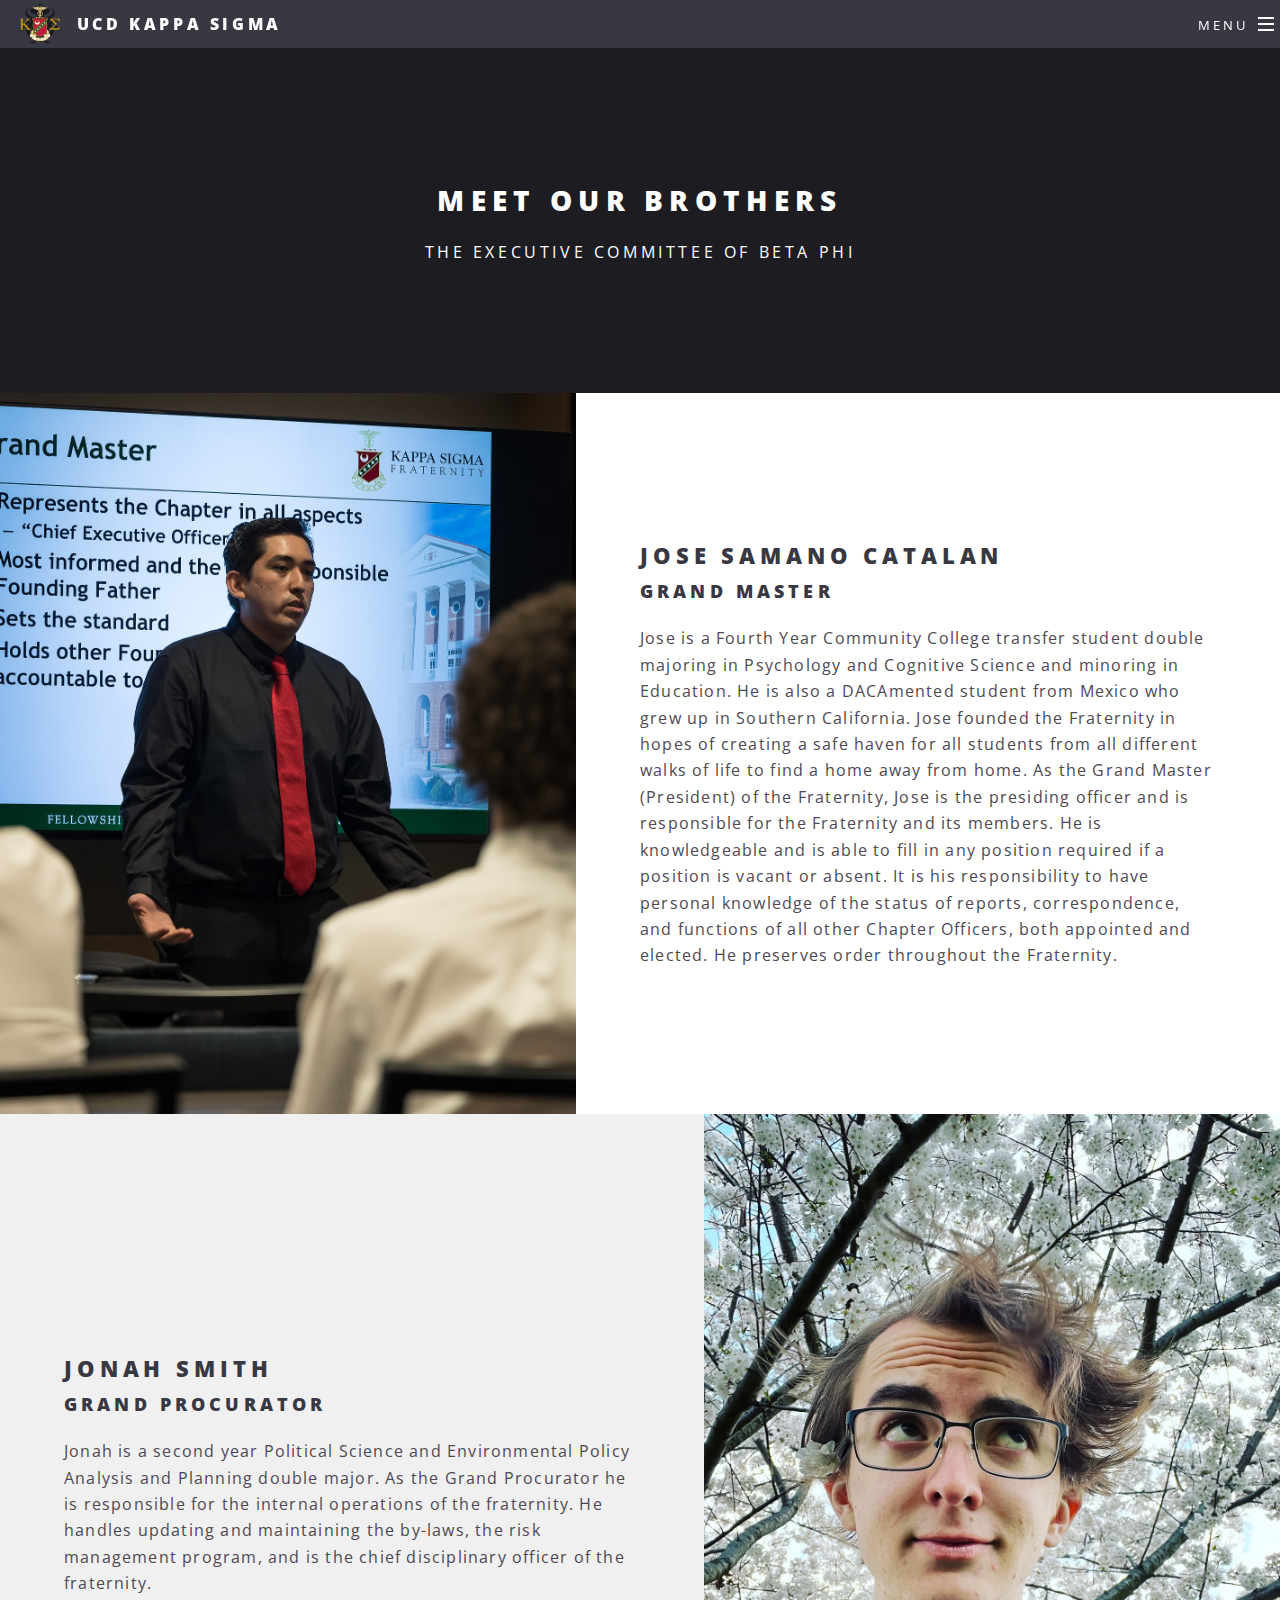
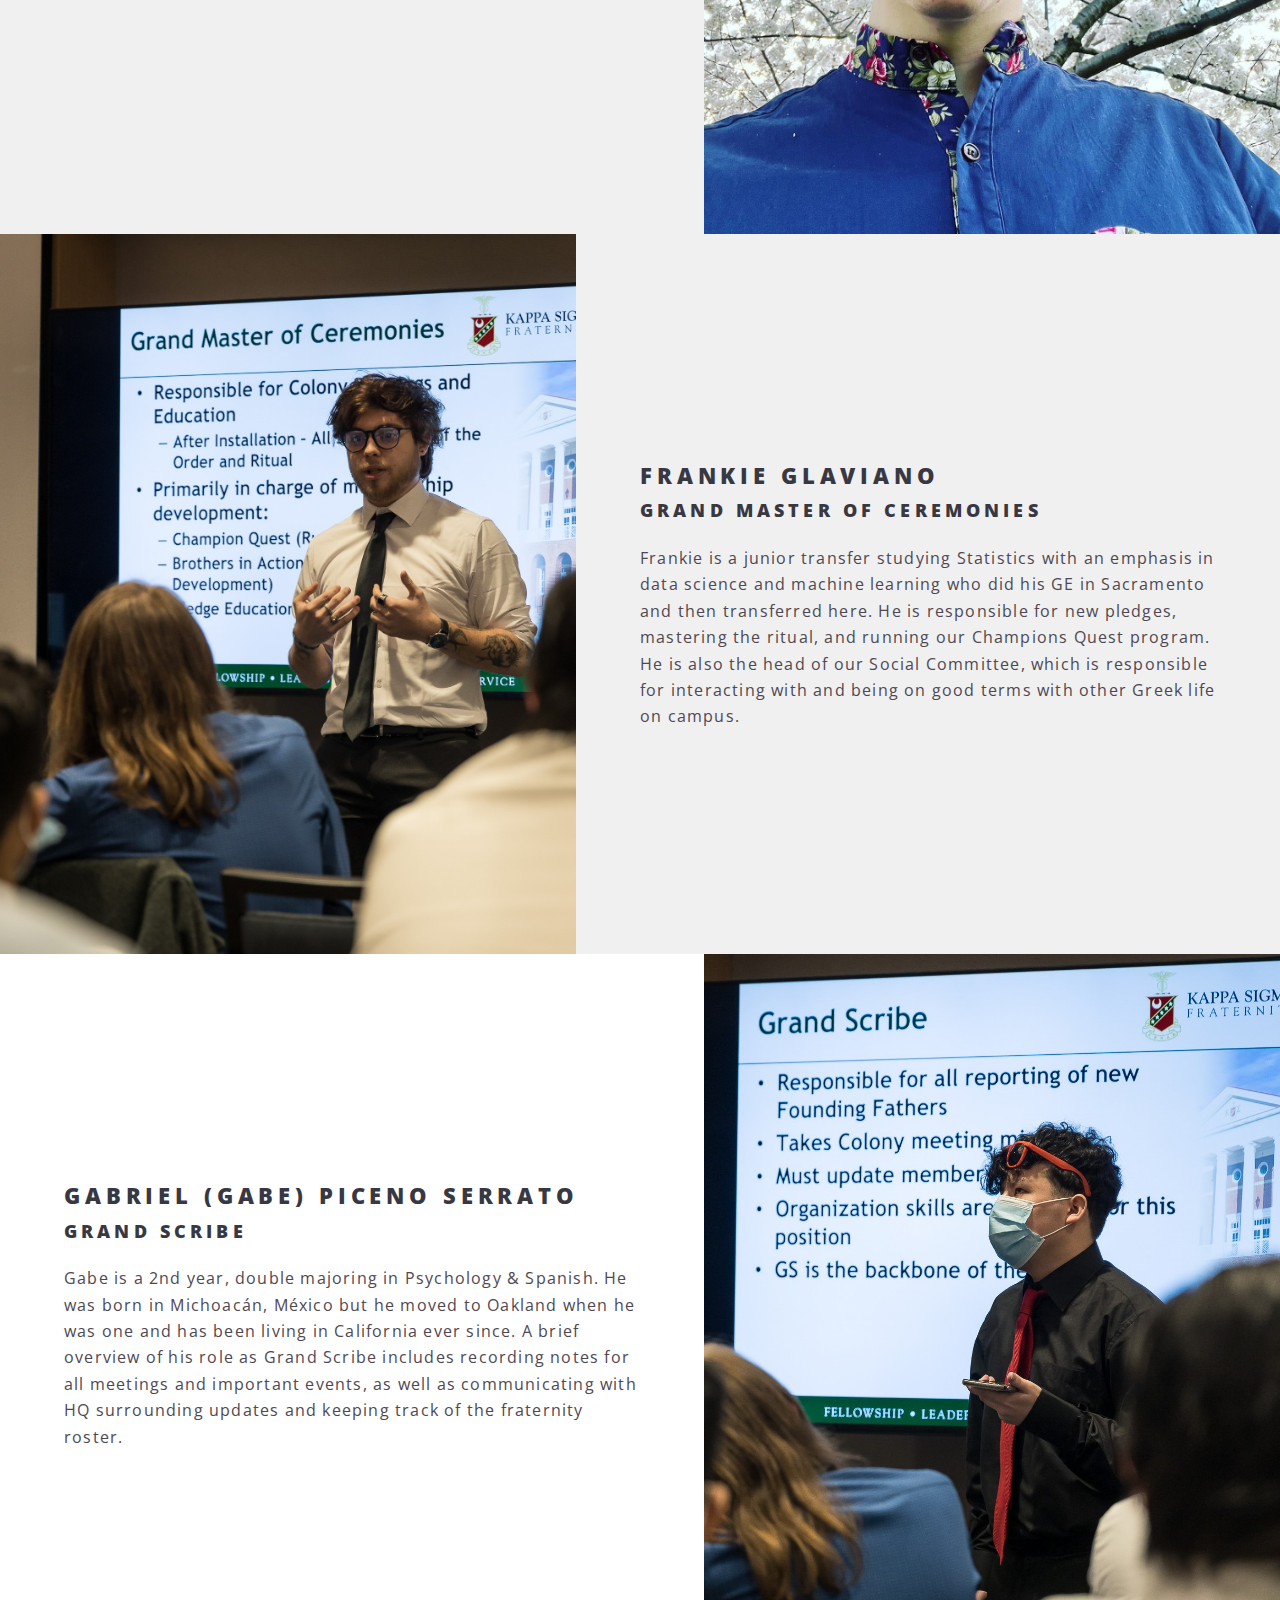
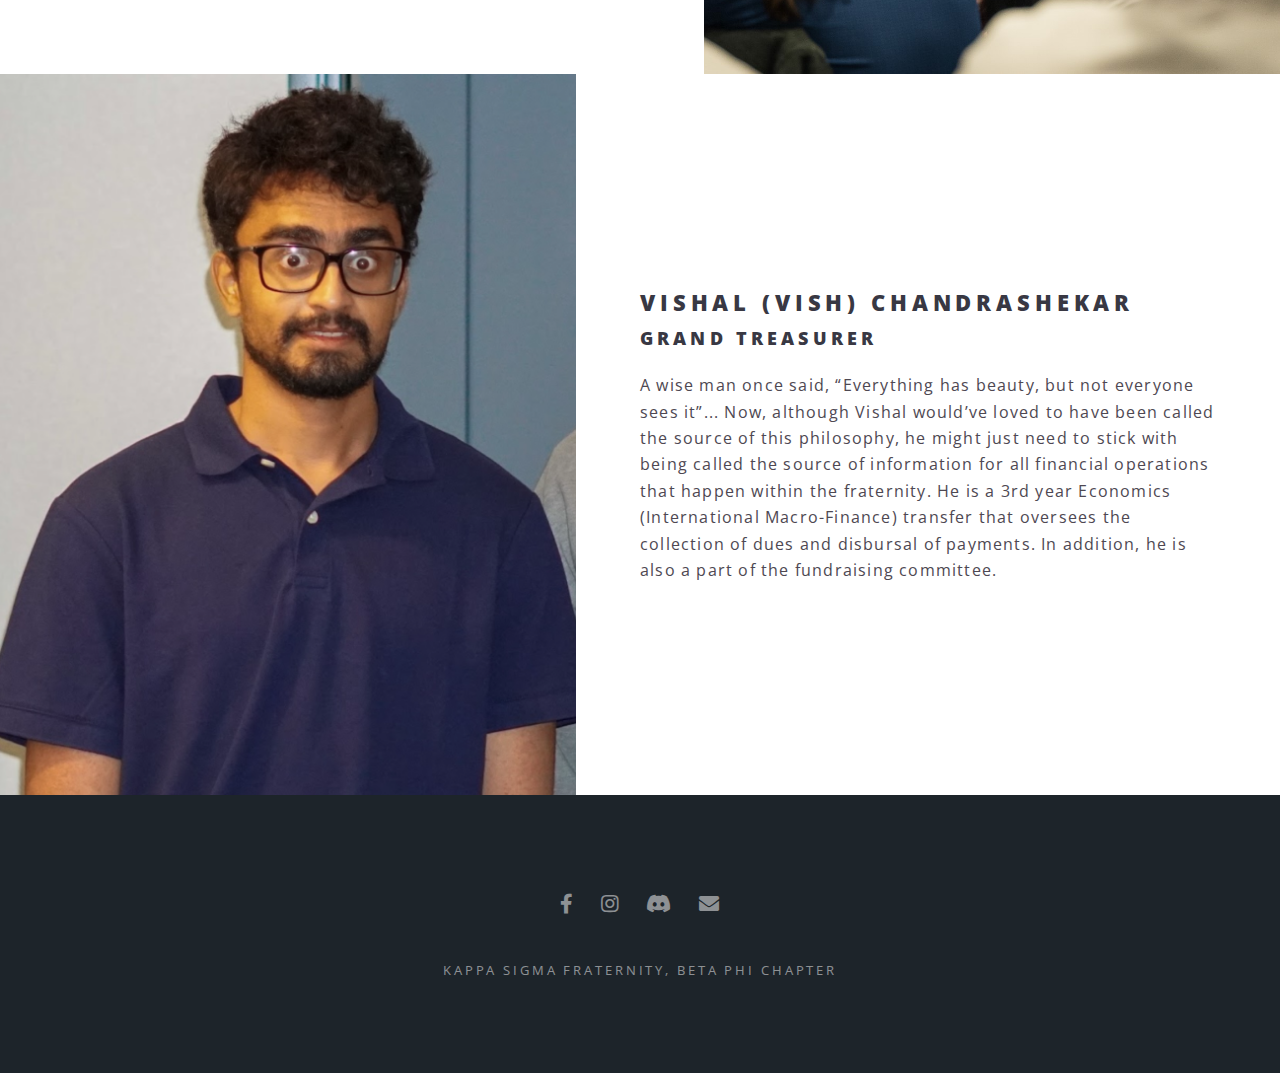
==== commit 8a733ca6: "completed first website draft" ====
--- a/brothers.html
+++ b/brothers.html
@@ -44,31 +44,56 @@
 							<section style="background-color: transparent;" class="spotlight">
 								<div class="image"><img src="images/brothers/GM.jpg" alt="" /></div><div class="content">
 									<h2 style="margin-bottom: 0;">Jose Samano Catalan</h2><h3>Grand Master</h3></a>
-									<p></p>
+									<p>
+										Jose is a Fourth Year Community College transfer student double majoring in Psychology and Cognitive Science and minoring in Education. 
+										He is also a DACAmented student from Mexico who grew up in Southern California. 
+										Jose founded the Fraternity in hopes of creating a safe haven for all students from all different walks of life to find a home away from home. 
+										As the Grand Master (President) of the Fraternity, Jose is the presiding officer and is responsible for the Fraternity and its members. 
+										He is knowledgeable and is able to fill in any position required if a position is vacant or absent. 
+										It is his responsibility to have personal knowledge of the status of reports, correspondence, and functions of all other Chapter Officers, both appointed and elected. 
+										He preserves order throughout the Fraternity.
+									</p>
 								</div>
 							</section>
 							<section style="background-color: #0000000f;" class="spotlight">
 								<div class="image"><img src="images/brothers/GP.jpg" alt="" /></div><div class="content">
 									<h2 style="margin-bottom: 0;">Jonah Smith</h2><h3>Grand Procurator</h3></a>
-									<p></p>
-								</div>
-							</section>
-							<section style="background-color: transparent;" class="spotlight">
-								<div class="image"><img src="images/brothers/GS.jpg" alt="" /></div><div class="content">
-									<h2 style="margin-bottom: 0;">Gabriel P. Serrato</h2><h3>Grand Scribe</h3></a>
-									<p></p>
+									<p>
+										Jonah is a second year Political Science and Environmental Policy Analysis and Planning double major. 
+										As the Grand Procurator he is responsible for the internal operations of the fraternity. 
+										He handles updating and maintaining the by-laws, the risk management program, and is the chief disciplinary officer of the fraternity.
+									</p>
 								</div>
 							</section>
 							<section style="background-color: #0000000f;" class="spotlight">
 								<div class="image"><img src="images/brothers/GMC.jpg" alt="" /></div><div class="content">
 									<h2 style="margin-bottom: 0;">Frankie Glaviano</h2><h3>Grand Master of Ceremonies</h3></a>
-									<p></p>
+									<p>
+										Frankie is a junior transfer studying Statistics with an emphasis in data science and machine learning who did his GE in Sacramento and then transferred here. 
+										He is responsible for new pledges, mastering the ritual, and running our Champions Quest program. 
+										He is also the head of our Social Committee, which is responsible for interacting with and being on good terms with other Greek life on campus.
+									</p>
+								</div>
+							</section>
+							<section style="background-color: transparent;" class="spotlight">
+								<div class="image"><img src="images/brothers/GS.jpg" alt="" /></div><div class="content">
+									<h2 style="margin-bottom: 0;">Gabriel (Gabe) Piceno Serrato</h2><h3>Grand Scribe</h3></a>
+									<p>
+										Gabe is a 2nd year, double majoring in Psychology & Spanish. 
+										He was born in Michoacán, México but he moved to Oakland when he was one and has been living in California ever since. 
+										A brief overview of his role as Grand Scribe includes recording notes for all meetings and important events, as well as communicating with HQ surrounding updates and keeping track of the fraternity roster.
+									</p>
 								</div>
 							</section>
 							<section style="background-color: transparent;" class="spotlight">
 								<div class="image"><img src="images/brothers/GT.jpg" alt="" /></div><div class="content">
-									<h2 style="margin-bottom: 0;">Vishal Chandrashekar</h2><h3>Grand Treasurer</h3></a>
-									<p></p>
+									<h2 style="margin-bottom: 0;">Vishal (Vish) Chandrashekar</h2><h3>Grand Treasurer</h3></a>
+									<p>
+										A wise man once said, “Everything has beauty, but not everyone sees it”... 
+										Now, although Vishal would’ve loved to have been called the source of this philosophy, he might just need to stick with being called the source of information for all financial operations that happen within the fraternity. 
+										He is a 3rd year Economics (International Macro-Finance) transfer that oversees the collection of dues and disbursal of payments. 
+										In addition, he is also a part of the fundraising committee.
+									</p>
 								</div>
 							</section>
 						</section>
--- a/assets/css/main.css
+++ b/assets/css/main.css
@@ -174,6 +174,12 @@
 		font-size: 1.35em;
 		line-height: 1.75em;
 	}
+		a > h2 {
+			-moz-transition: transform 0.2s ease-in-out;
+			-webkit-transition: transform 0.2s ease-in-out;
+			-ms-transition: transform 0.2s ease-in-out;
+			transition: transform 0.2s ease-in-out;
+		}
 
 		@media screen and (max-width: 736px) {
 
@@ -2040,6 +2046,10 @@
 		}
 
 		.icon.major {
+			-moz-transition: transform 0.15s ease-in-out;
+			-webkit-transition: transform 0.15s ease-in-out;
+			-ms-transition: transform 0.15s ease-in-out;
+			transition: transform 0.15s ease-in-out;
 			-moz-transform: rotate(-45deg);
 			-webkit-transform: rotate(-45deg);
 			-ms-transform: rotate(-45deg);
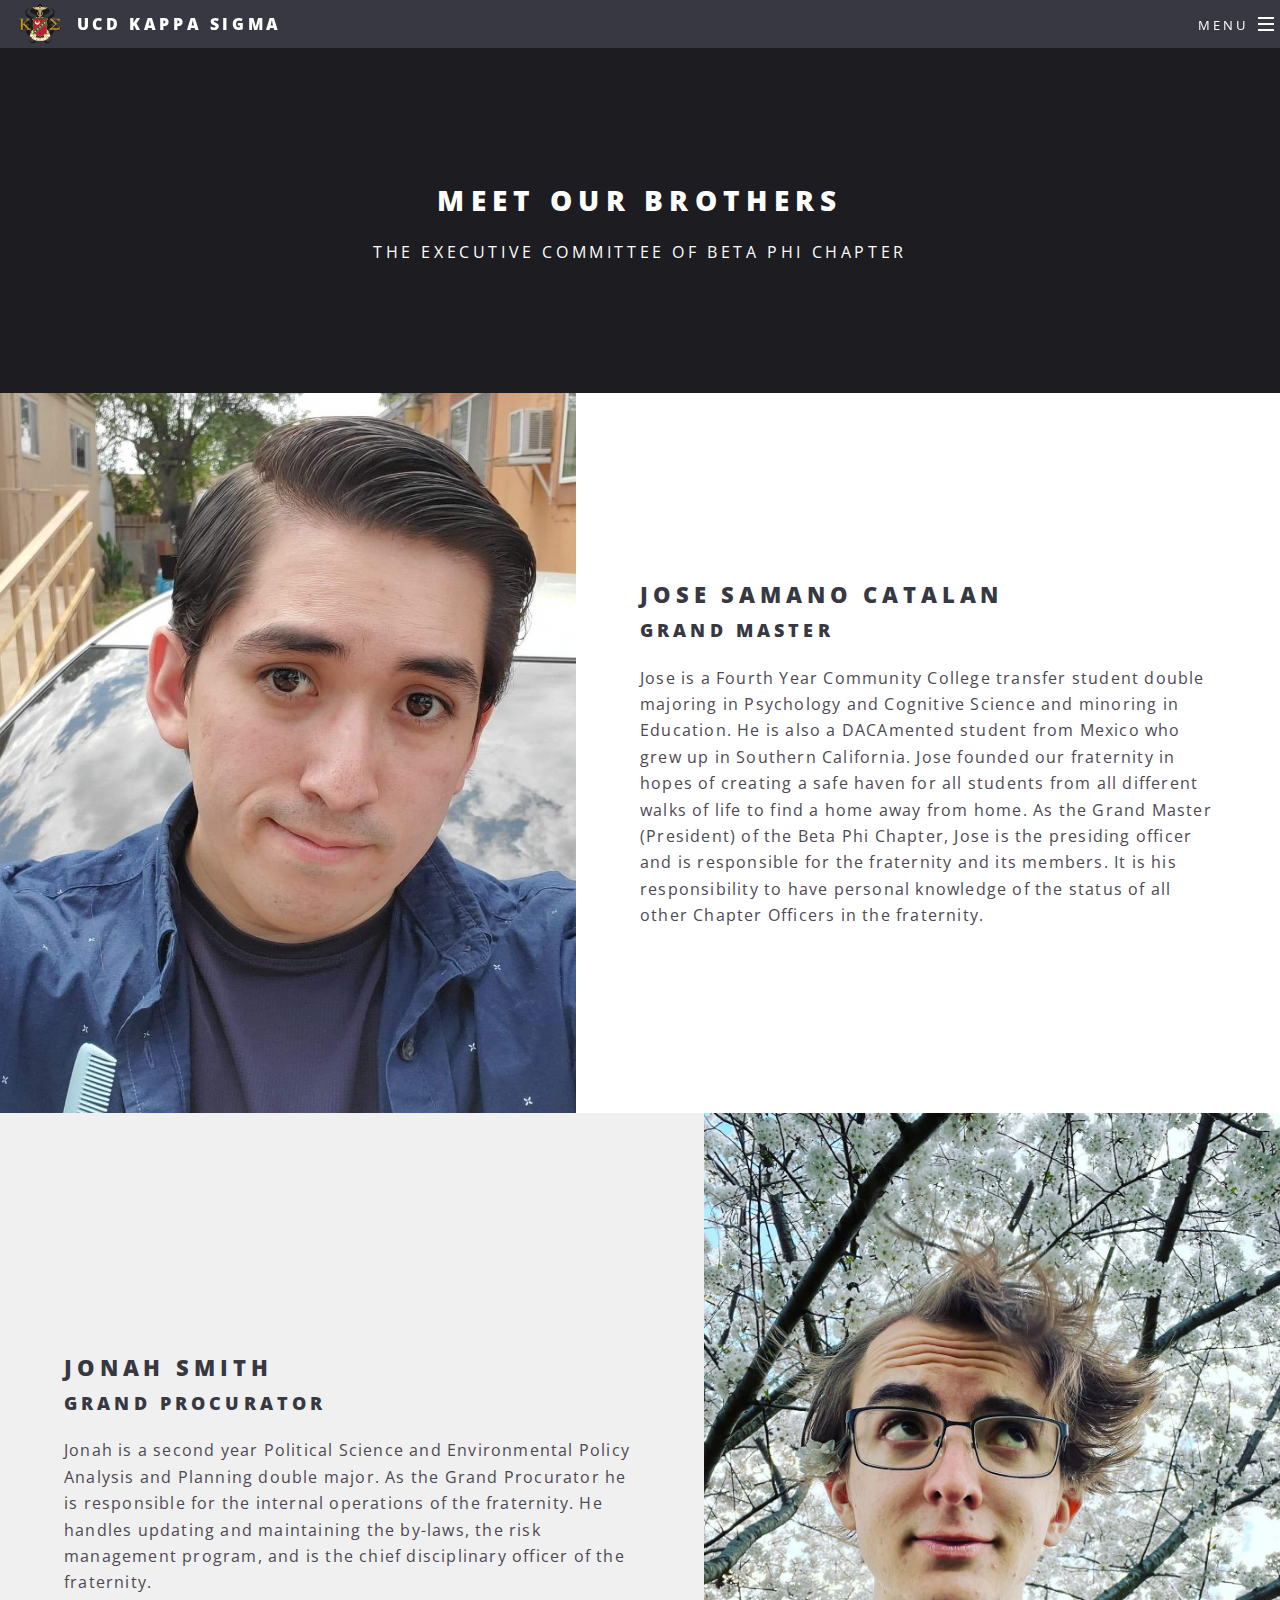
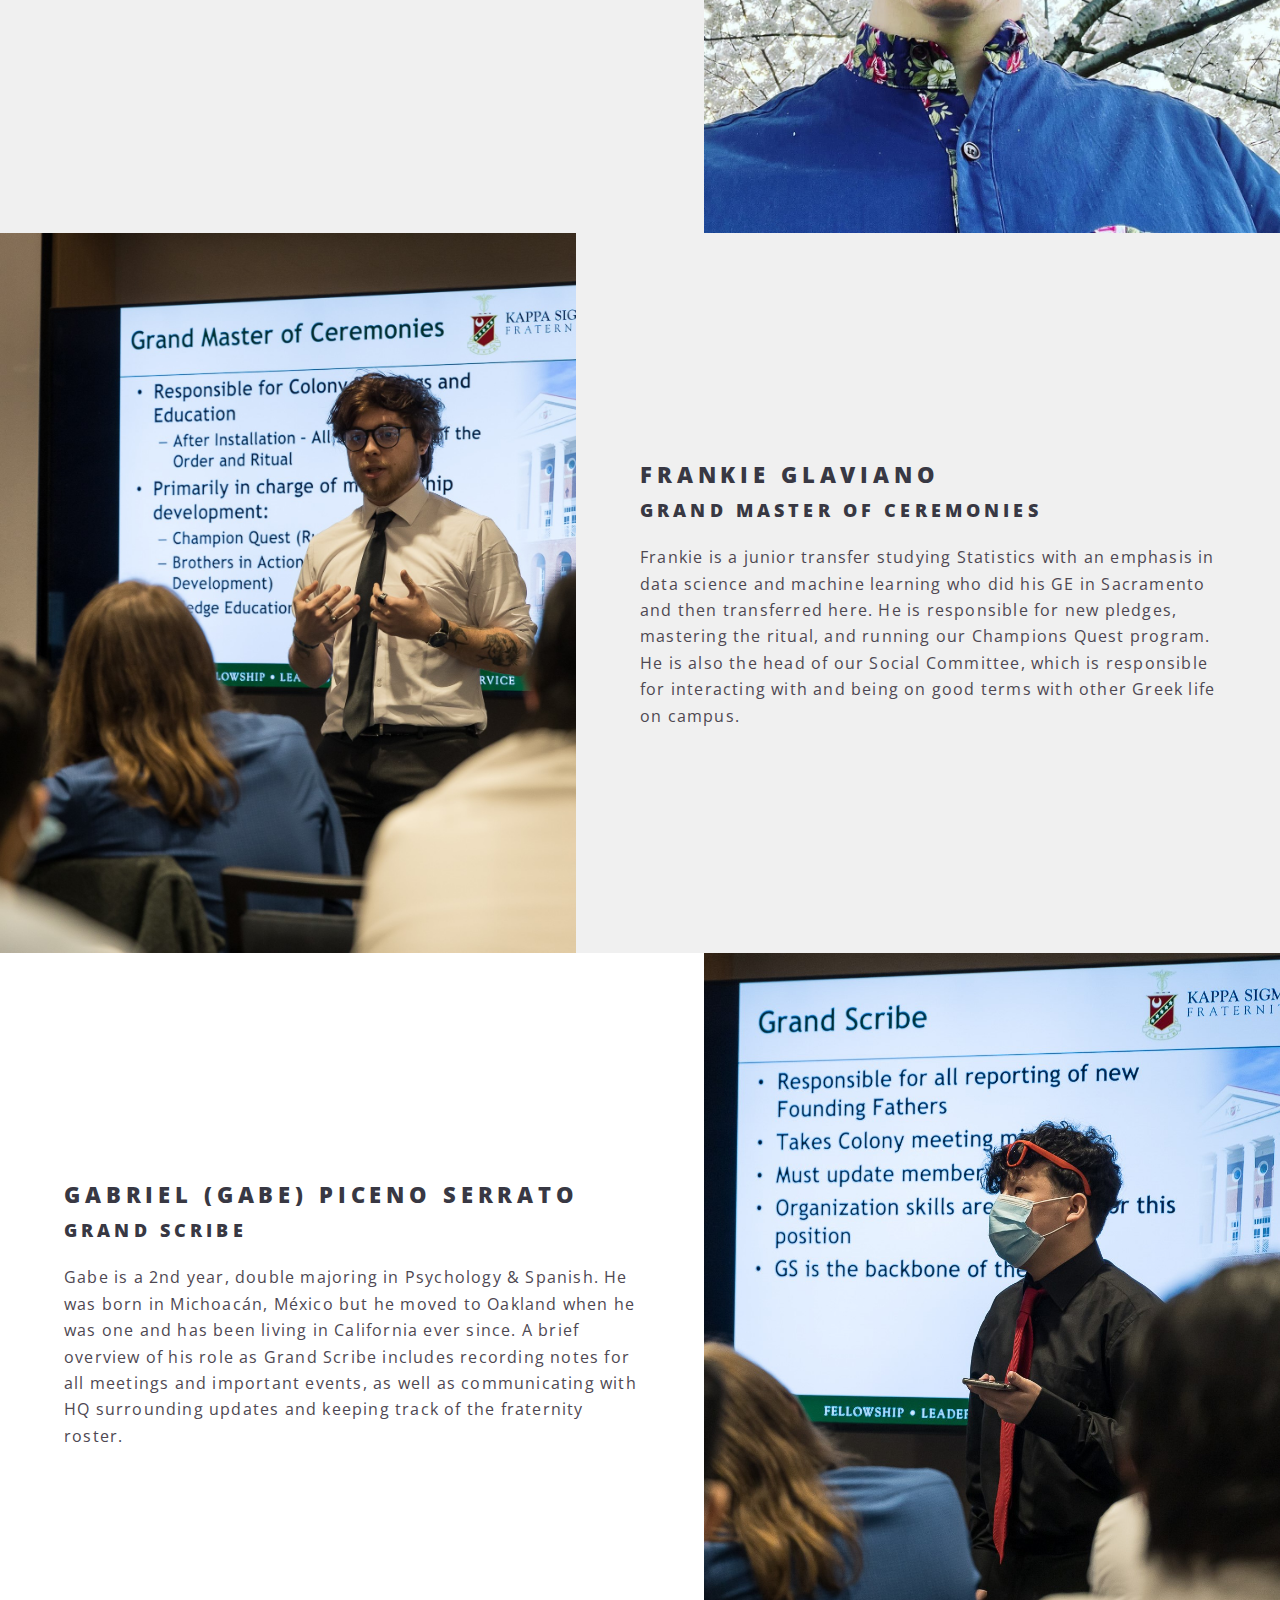
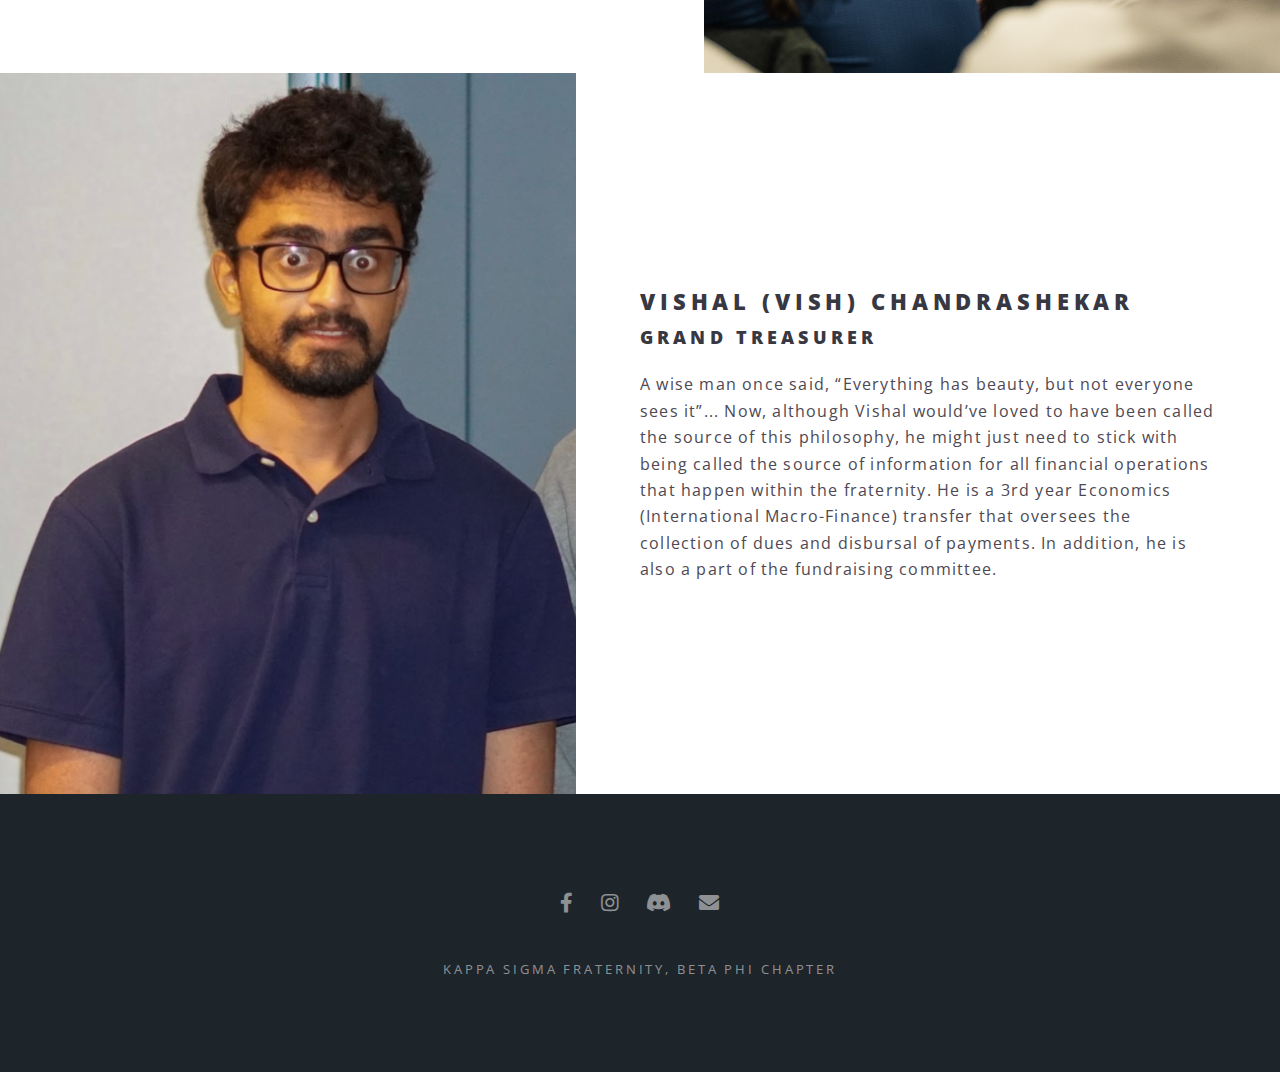
==== commit c27aea7c: "added metatags, small fixes" ====
--- a/brothers.html
+++ b/brothers.html
@@ -1,12 +1,25 @@
 <!DOCTYPE HTML>
 <html>
 	<head>
-		<title>History | UCD Kappa Sigma Fraternity</title>
+		<title>Brothers | UCD Kappa Sigma Fraternity</title>
 		<meta charset="utf-8" />
 		<meta name="viewport" content="width=device-width, initial-scale=1, user-scalable=no" />
 		<link rel="stylesheet" href="assets/css/main.css" />
 		<link rel="icon" href="images/KappaSigmaFavicon.png">
 		<noscript><link rel="stylesheet" href="assets/css/noscript.css" /></noscript>
+		<!-- Meta Tags -->
+		<meta property="og:title" content="Brothers | UCD Kappa Sigma Fraternity"/>
+        <meta property="og:type" content="website"/>
+        <meta property="og:url" content="https://www.ucdkappasigma.org/"/>
+        <meta property="og:image" content="https://www.ucdkappasigma.org/images/KappaSigmaFavicon.png"/>
+        <meta property="og:description" content="Meet the Executive Committee of the Beta Phi Chapter."/>
+        <meta name="author" content="UCD Kappa Sigma Fraternity"/>
+        <meta name="keywords" content="Kappa Sigma Fraternity, ucdkappasigma, ucdaviskappasigma, ucdksig, Beta Phi"/>
+        <meta name="theme-color" content="#88072B"/>
+        <meta name="twitter:title" content="Brothers | UCD Kappa Sigma Fraternity">
+        <meta name="twitter:description" content="Meet the Executive Committee of the Beta Phi Chapter.">
+        <meta name="twitter:card" content="summary"/>
+        <meta name="twitter:image" content="https://www.ucdkappasigma.org/images/KappaSigmaFavicon.png"/>
 	</head>
 	<body class="is-preload">
 
@@ -38,7 +51,7 @@
 					<article id="main">
 						<header>
 							<h2>Meet Our Brothers</h2>
-							<p>The Executive Committee of Beta Phi</p>
+							<p>The Executive Committee of Beta Phi Chapter</p>
 						</header>
 						<section style="padding: 0;" class="wrapper style5">
 							<section style="background-color: transparent;" class="spotlight">
@@ -47,11 +60,9 @@
 									<p>
 										Jose is a Fourth Year Community College transfer student double majoring in Psychology and Cognitive Science and minoring in Education. 
 										He is also a DACAmented student from Mexico who grew up in Southern California. 
-										Jose founded the Fraternity in hopes of creating a safe haven for all students from all different walks of life to find a home away from home. 
-										As the Grand Master (President) of the Fraternity, Jose is the presiding officer and is responsible for the Fraternity and its members. 
-										He is knowledgeable and is able to fill in any position required if a position is vacant or absent. 
-										It is his responsibility to have personal knowledge of the status of reports, correspondence, and functions of all other Chapter Officers, both appointed and elected. 
-										He preserves order throughout the Fraternity.
+										Jose founded our fraternity in hopes of creating a safe haven for all students from all different walks of life to find a home away from home. 
+										As the Grand Master (President) of the Beta Phi Chapter, Jose is the presiding officer and is responsible for the fraternity and its members. 
+										It is his responsibility to have personal knowledge of the status of all other Chapter Officers in the fraternity.
 									</p>
 								</div>
 							</section>
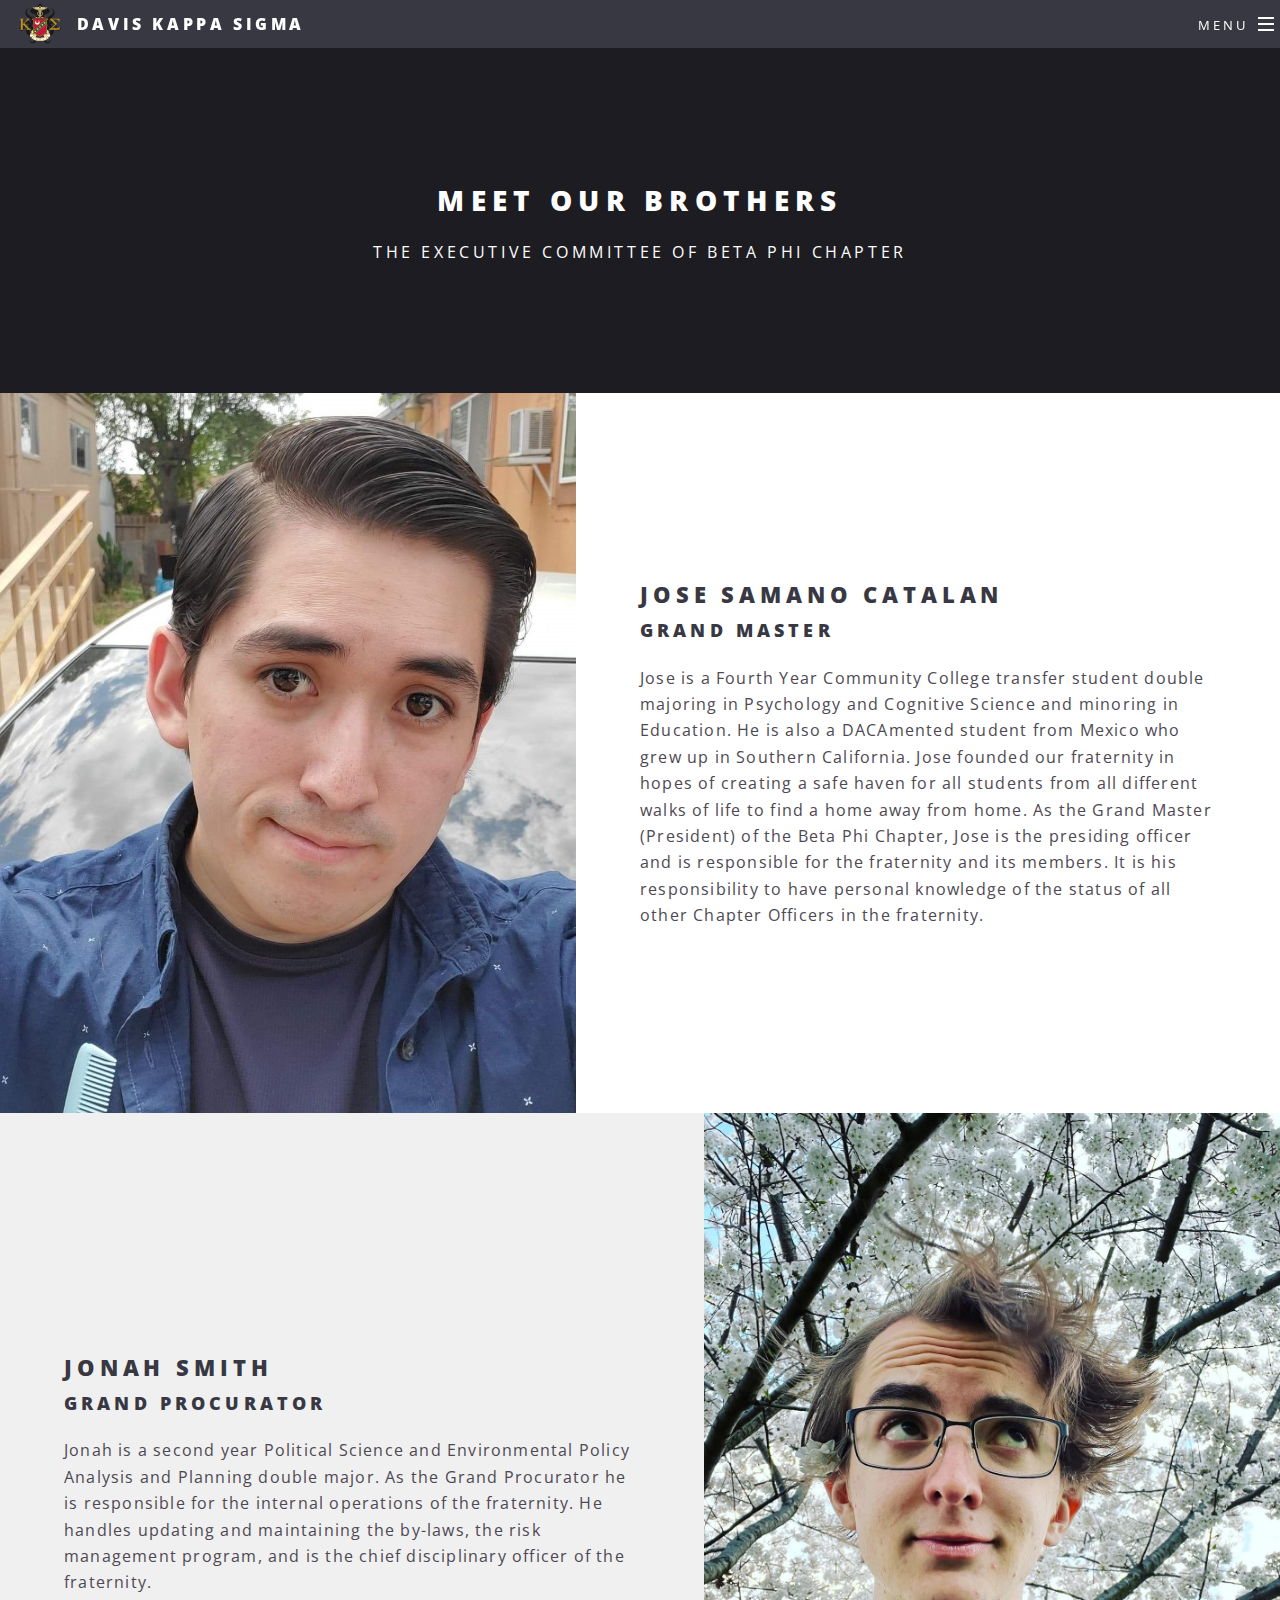
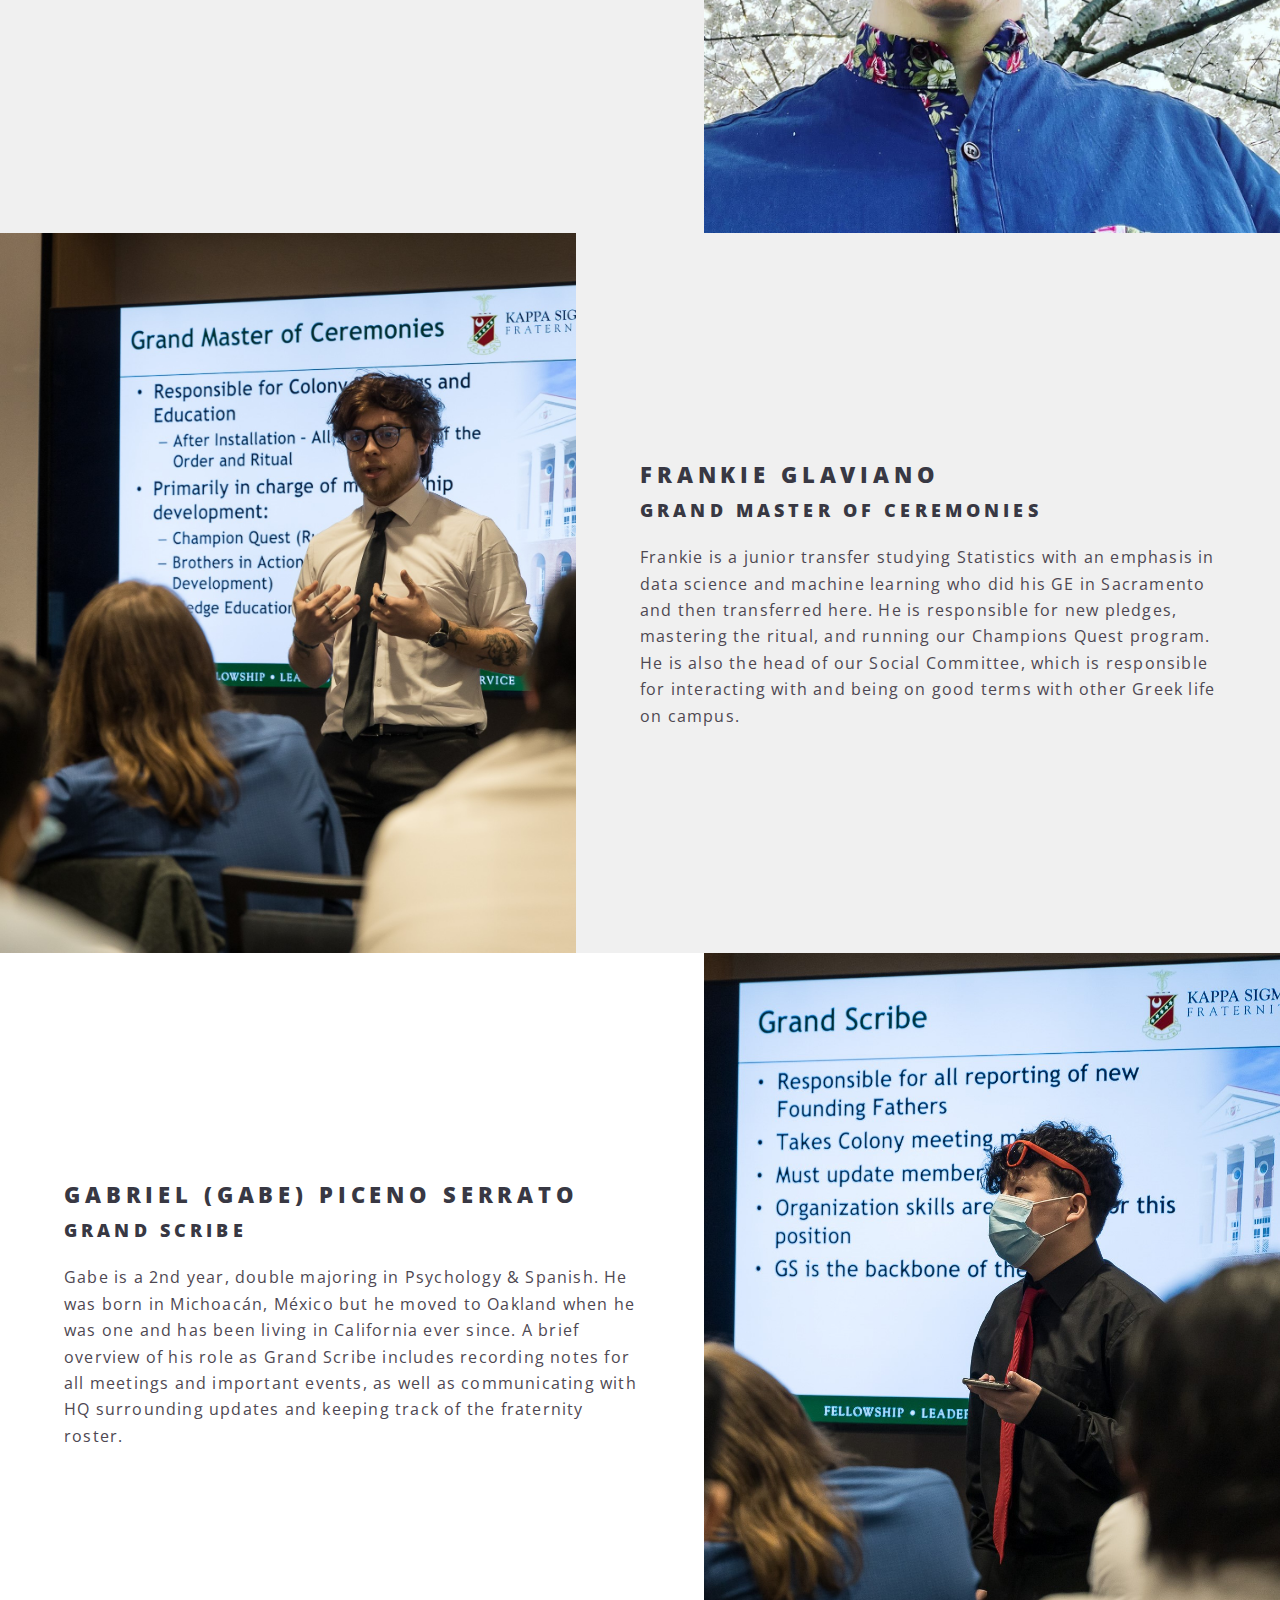
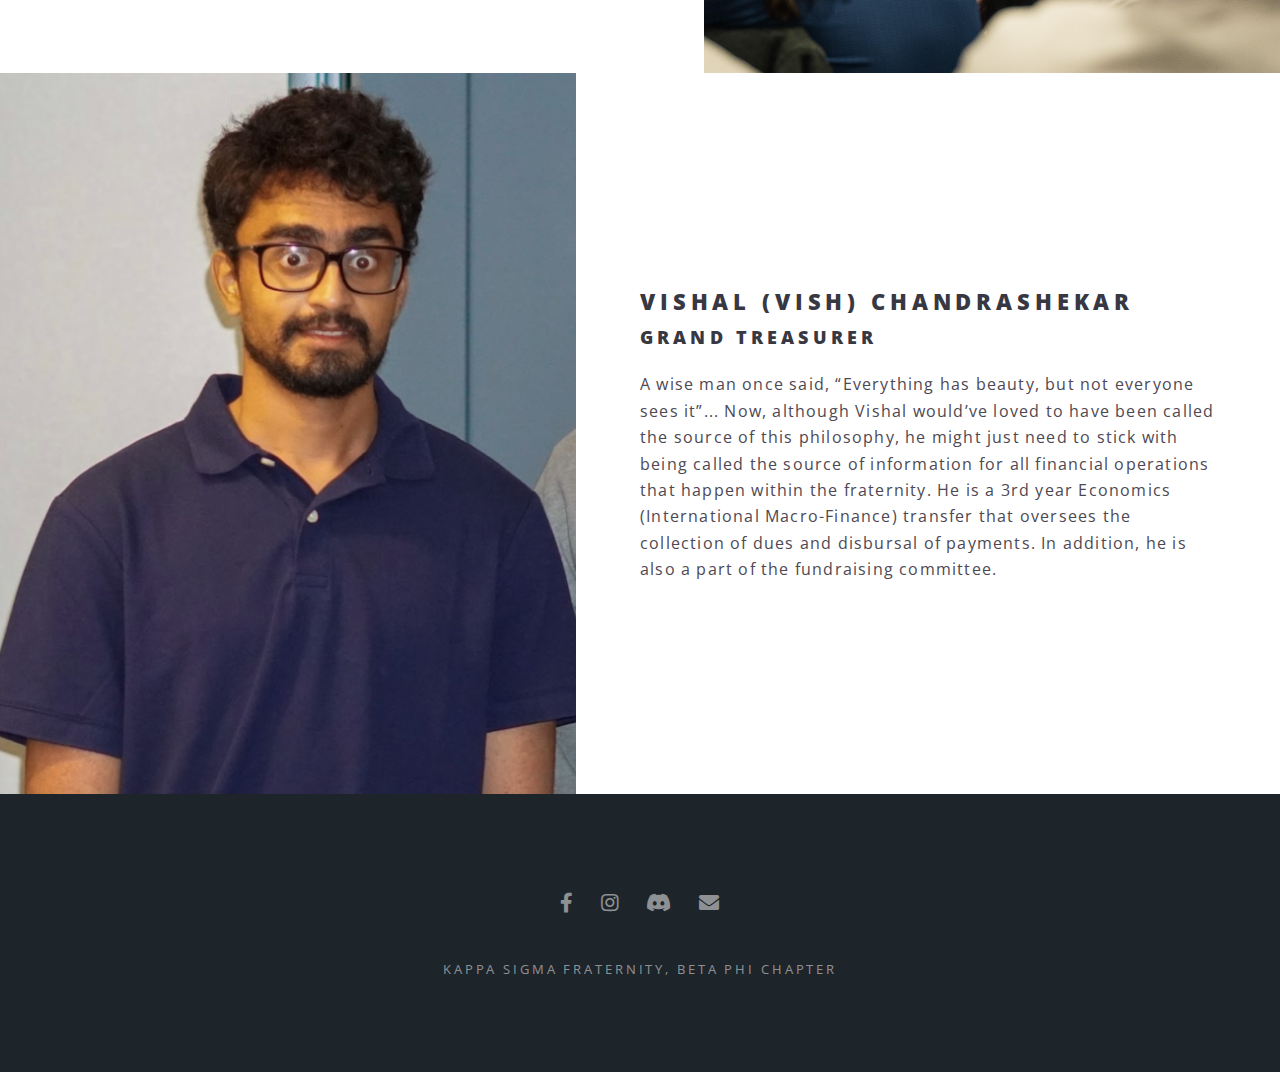
==== commit d36c4b7f: "Changed branding" ====
--- a/brothers.html
+++ b/brothers.html
@@ -1,25 +1,33 @@
 <!DOCTYPE HTML>
 <html>
 	<head>
-		<title>Brothers | UCD Kappa Sigma Fraternity</title>
+		<title>Brothers | Davis Kappa Sigma Fraternity</title>
 		<meta charset="utf-8" />
 		<meta name="viewport" content="width=device-width, initial-scale=1, user-scalable=no" />
 		<link rel="stylesheet" href="assets/css/main.css" />
 		<link rel="icon" href="images/KappaSigmaFavicon.png">
 		<noscript><link rel="stylesheet" href="assets/css/noscript.css" /></noscript>
 		<!-- Meta Tags -->
-		<meta property="og:title" content="Brothers | UCD Kappa Sigma Fraternity"/>
+		<meta property="og:title" content="Brothers | Davis Kappa Sigma Fraternity"/>
         <meta property="og:type" content="website"/>
         <meta property="og:url" content="https://www.ucdkappasigma.org/"/>
         <meta property="og:image" content="https://www.ucdkappasigma.org/images/KappaSigmaFavicon.png"/>
         <meta property="og:description" content="Meet the Executive Committee of the Beta Phi Chapter."/>
-        <meta name="author" content="UCD Kappa Sigma Fraternity"/>
+        <meta name="author" content="Davis Kappa Sigma Fraternity"/>
         <meta name="keywords" content="Kappa Sigma Fraternity, ucdkappasigma, ucdaviskappasigma, ucdksig, Beta Phi"/>
         <meta name="theme-color" content="#88072B"/>
-        <meta name="twitter:title" content="Brothers | UCD Kappa Sigma Fraternity">
+        <meta name="twitter:title" content="Brothers | Davis Kappa Sigma Fraternity">
         <meta name="twitter:description" content="Meet the Executive Committee of the Beta Phi Chapter.">
         <meta name="twitter:card" content="summary"/>
         <meta name="twitter:image" content="https://www.ucdkappasigma.org/images/KappaSigmaFavicon.png"/>
+		<!-- Global site tag (gtag.js) - Google Analytics -->
+		<script async src="https://www.googletagmanager.com/gtag/js?id=G-LXHBVDL4QQ"></script>
+		<script>
+			window.dataLayer = window.dataLayer || [];
+			function gtag(){dataLayer.push(arguments);}
+			gtag('js', new Date());
+			gtag('config', 'G-LXHBVDL4QQ');
+		</script>
 	</head>
 	<body class="is-preload">
 
@@ -28,7 +36,7 @@
 
 				<!-- Header -->
 					<header id="header">
-						<a href="index.html"><img src="svgs/ucdks_IconBasic.svg"><h1>UCD Kappa Sigma</h1></a>
+						<a href="index.html"><img src="svgs/ucdks_IconBasic.svg"><h1>Davis Kappa Sigma</h1></a>
 						<nav id="nav">
 							<ul>
 								<li class="special">
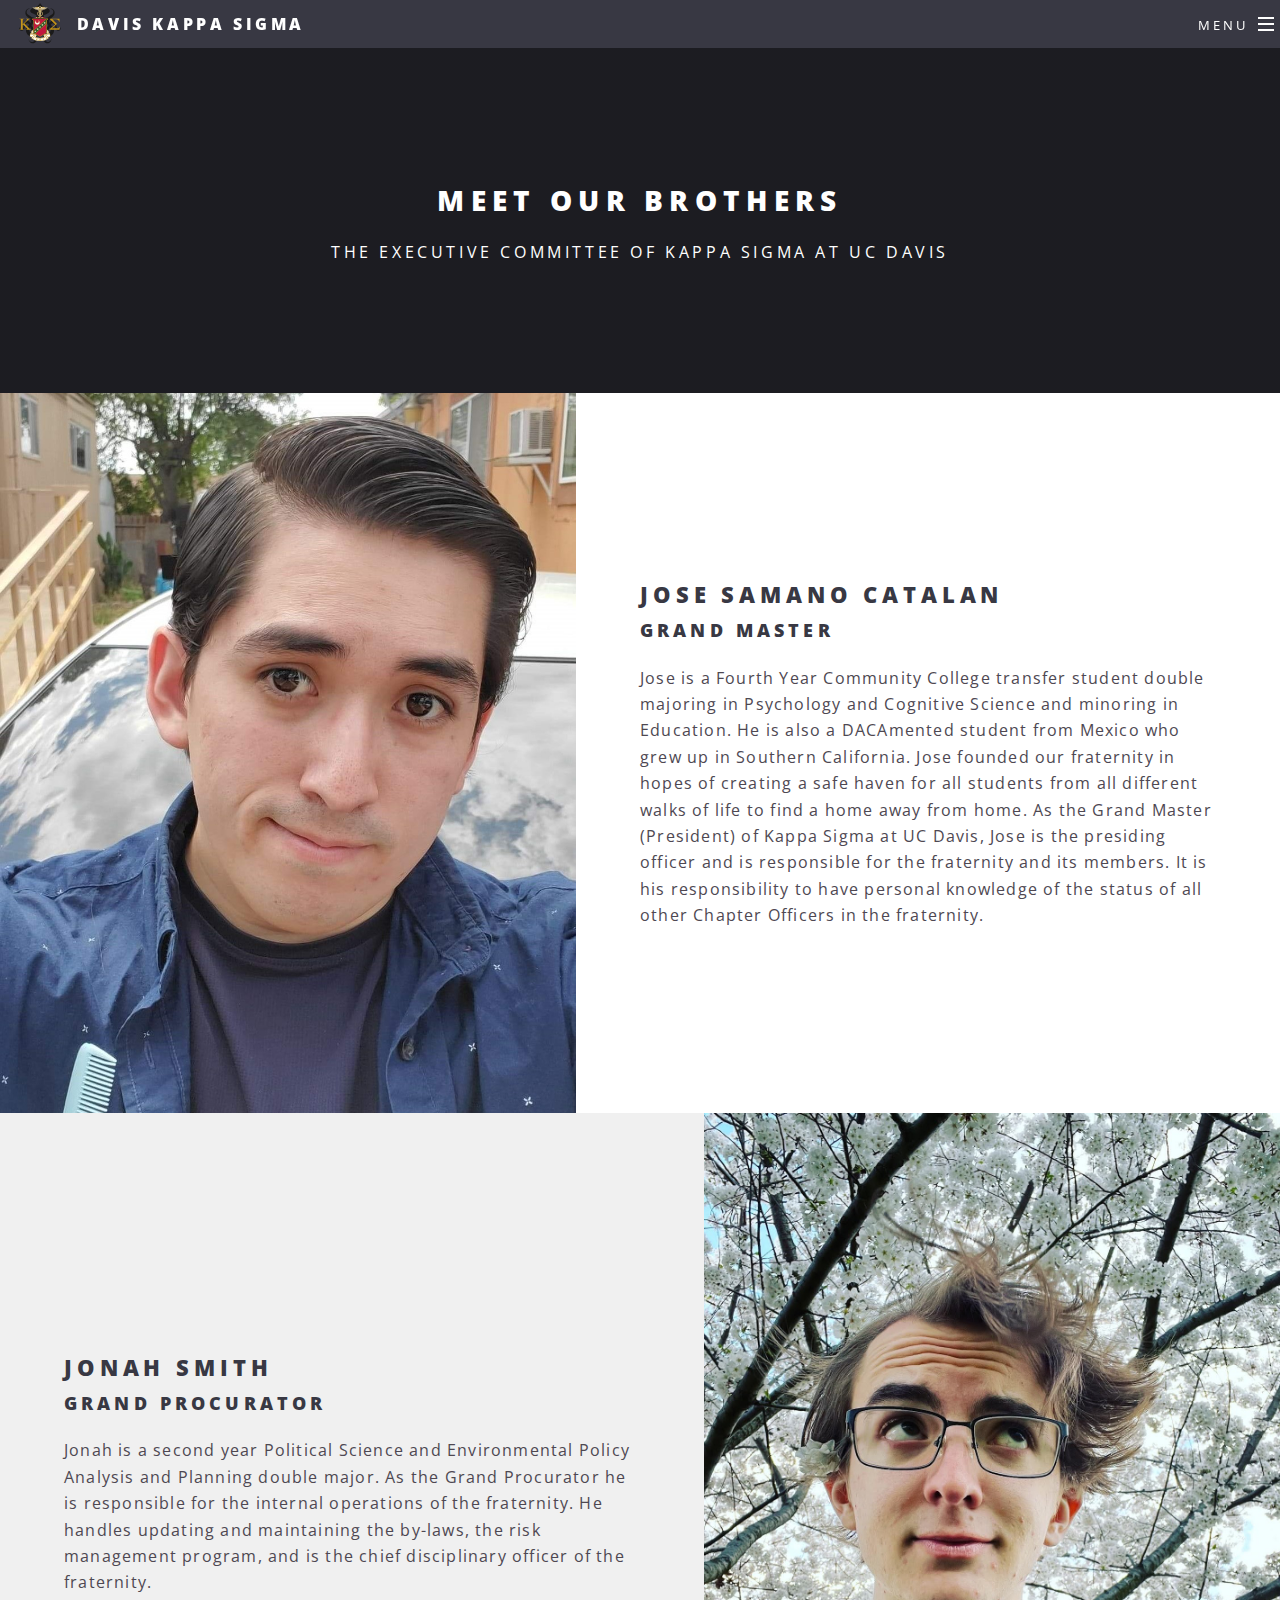
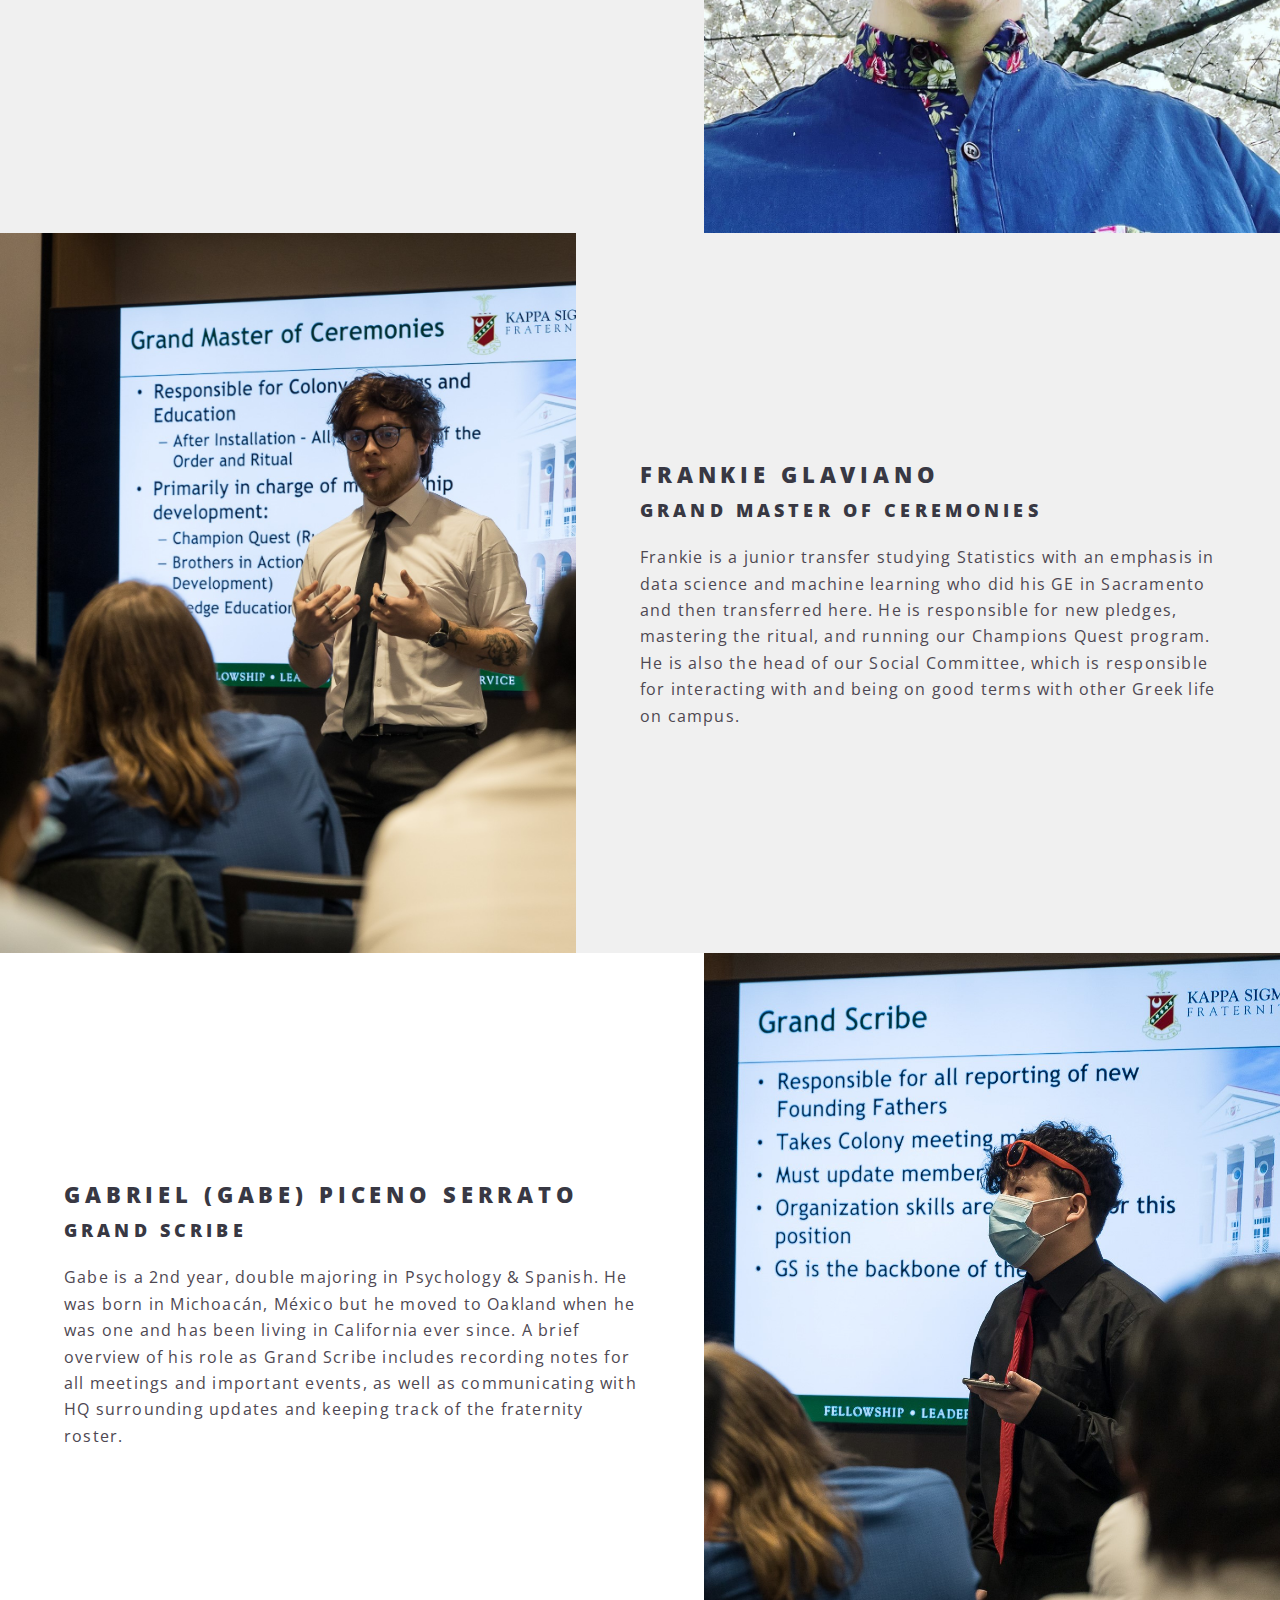
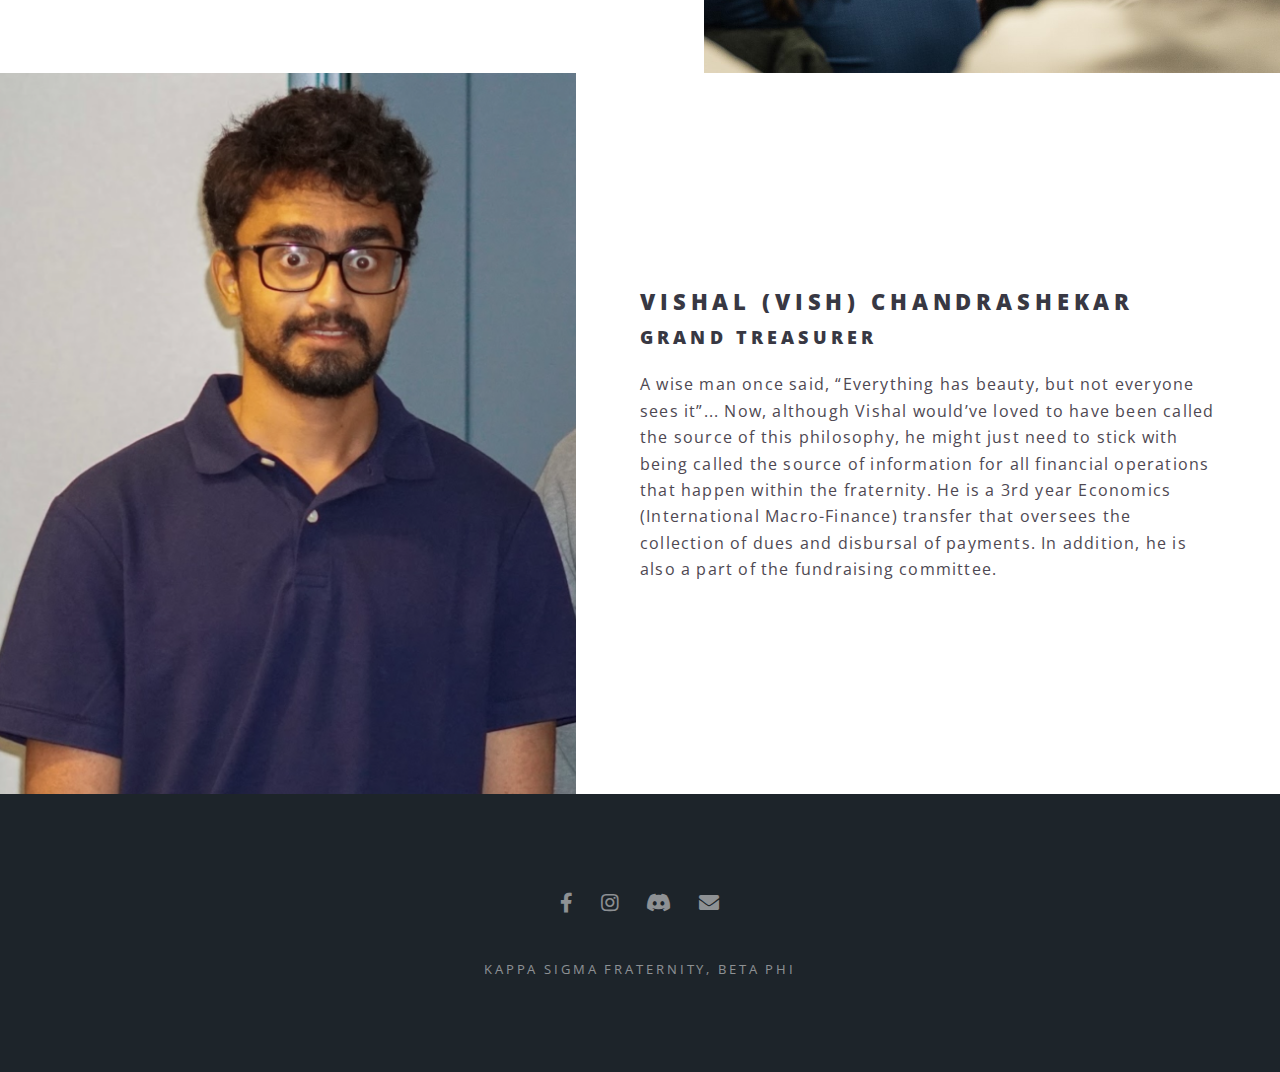
==== commit ad991bdc: "fixed more technical wording" ====
--- a/brothers.html
+++ b/brothers.html
@@ -12,12 +12,12 @@
         <meta property="og:type" content="website"/>
         <meta property="og:url" content="https://www.ucdkappasigma.org/"/>
         <meta property="og:image" content="https://www.ucdkappasigma.org/images/KappaSigmaFavicon.png"/>
-        <meta property="og:description" content="Meet the Executive Committee of the Beta Phi Chapter."/>
+        <meta property="og:description" content="Meet the Executive Committee of the Kappa Sigma at UC Davis."/>
         <meta name="author" content="Davis Kappa Sigma Fraternity"/>
         <meta name="keywords" content="Kappa Sigma Fraternity, ucdkappasigma, ucdaviskappasigma, ucdksig, Beta Phi"/>
         <meta name="theme-color" content="#88072B"/>
         <meta name="twitter:title" content="Brothers | Davis Kappa Sigma Fraternity">
-        <meta name="twitter:description" content="Meet the Executive Committee of the Beta Phi Chapter.">
+        <meta name="twitter:description" content="Meet the Executive Committee of the Kappa Sigma at UC Davis.">
         <meta name="twitter:card" content="summary"/>
         <meta name="twitter:image" content="https://www.ucdkappasigma.org/images/KappaSigmaFavicon.png"/>
 		<!-- Global site tag (gtag.js) - Google Analytics -->
@@ -59,7 +59,7 @@
 					<article id="main">
 						<header>
 							<h2>Meet Our Brothers</h2>
-							<p>The Executive Committee of Beta Phi Chapter</p>
+							<p>The Executive Committee of Kappa Sigma at UC Davis</p>
 						</header>
 						<section style="padding: 0;" class="wrapper style5">
 							<section style="background-color: transparent;" class="spotlight">
@@ -69,7 +69,7 @@
 										Jose is a Fourth Year Community College transfer student double majoring in Psychology and Cognitive Science and minoring in Education. 
 										He is also a DACAmented student from Mexico who grew up in Southern California. 
 										Jose founded our fraternity in hopes of creating a safe haven for all students from all different walks of life to find a home away from home. 
-										As the Grand Master (President) of the Beta Phi Chapter, Jose is the presiding officer and is responsible for the fraternity and its members. 
+										As the Grand Master (President) of Kappa Sigma at UC Davis, Jose is the presiding officer and is responsible for the fraternity and its members. 
 										It is his responsibility to have personal knowledge of the status of all other Chapter Officers in the fraternity.
 									</p>
 								</div>
@@ -127,7 +127,7 @@
 							<li><a href="mailto: ucdaviskappasigma@gmail.com"  target="_blank" class="icon solid fa-envelope"><span class="label">Email</span></a></li>
 						</ul>
 						<ul class="copyright">
-							<li>Kappa Sigma Fraternity, Beta Phi Chapter</li>
+							<li>Kappa Sigma Fraternity, Beta Phi</li>
 						</ul>
 					</footer>
 
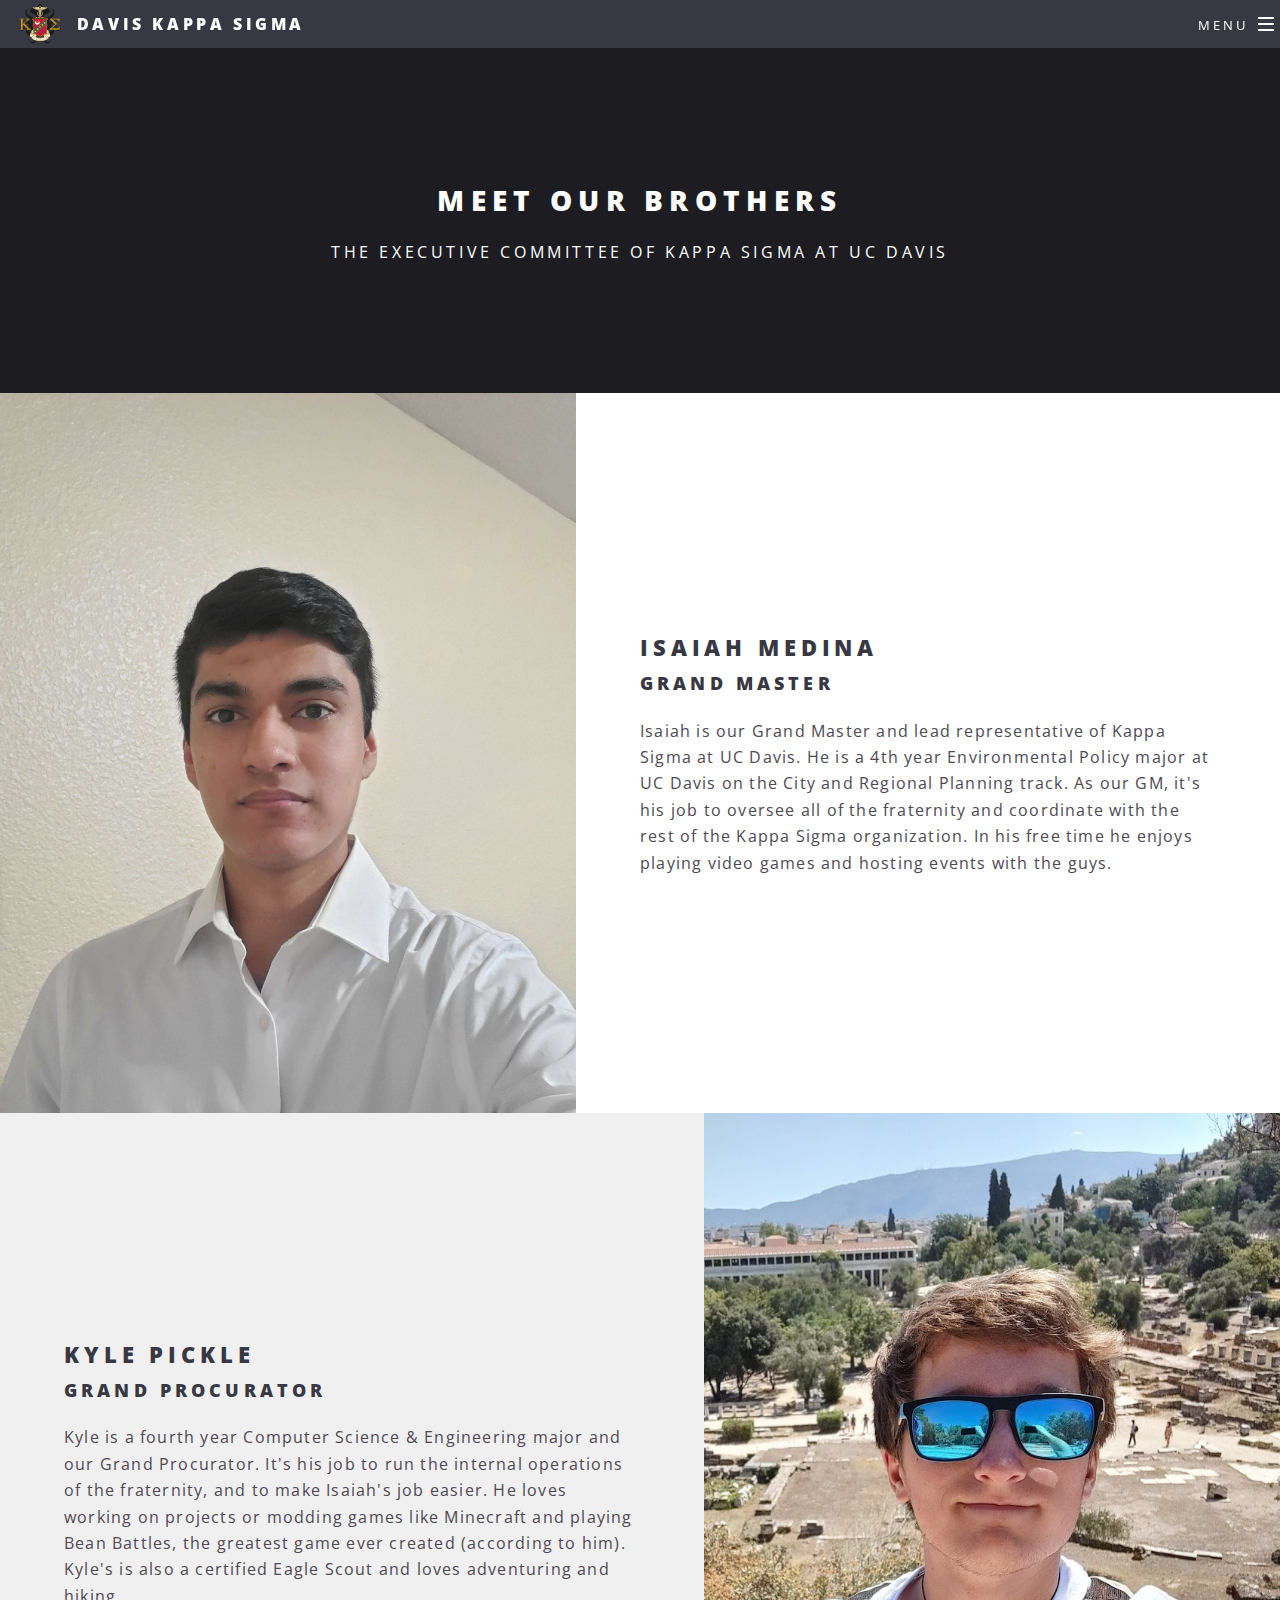
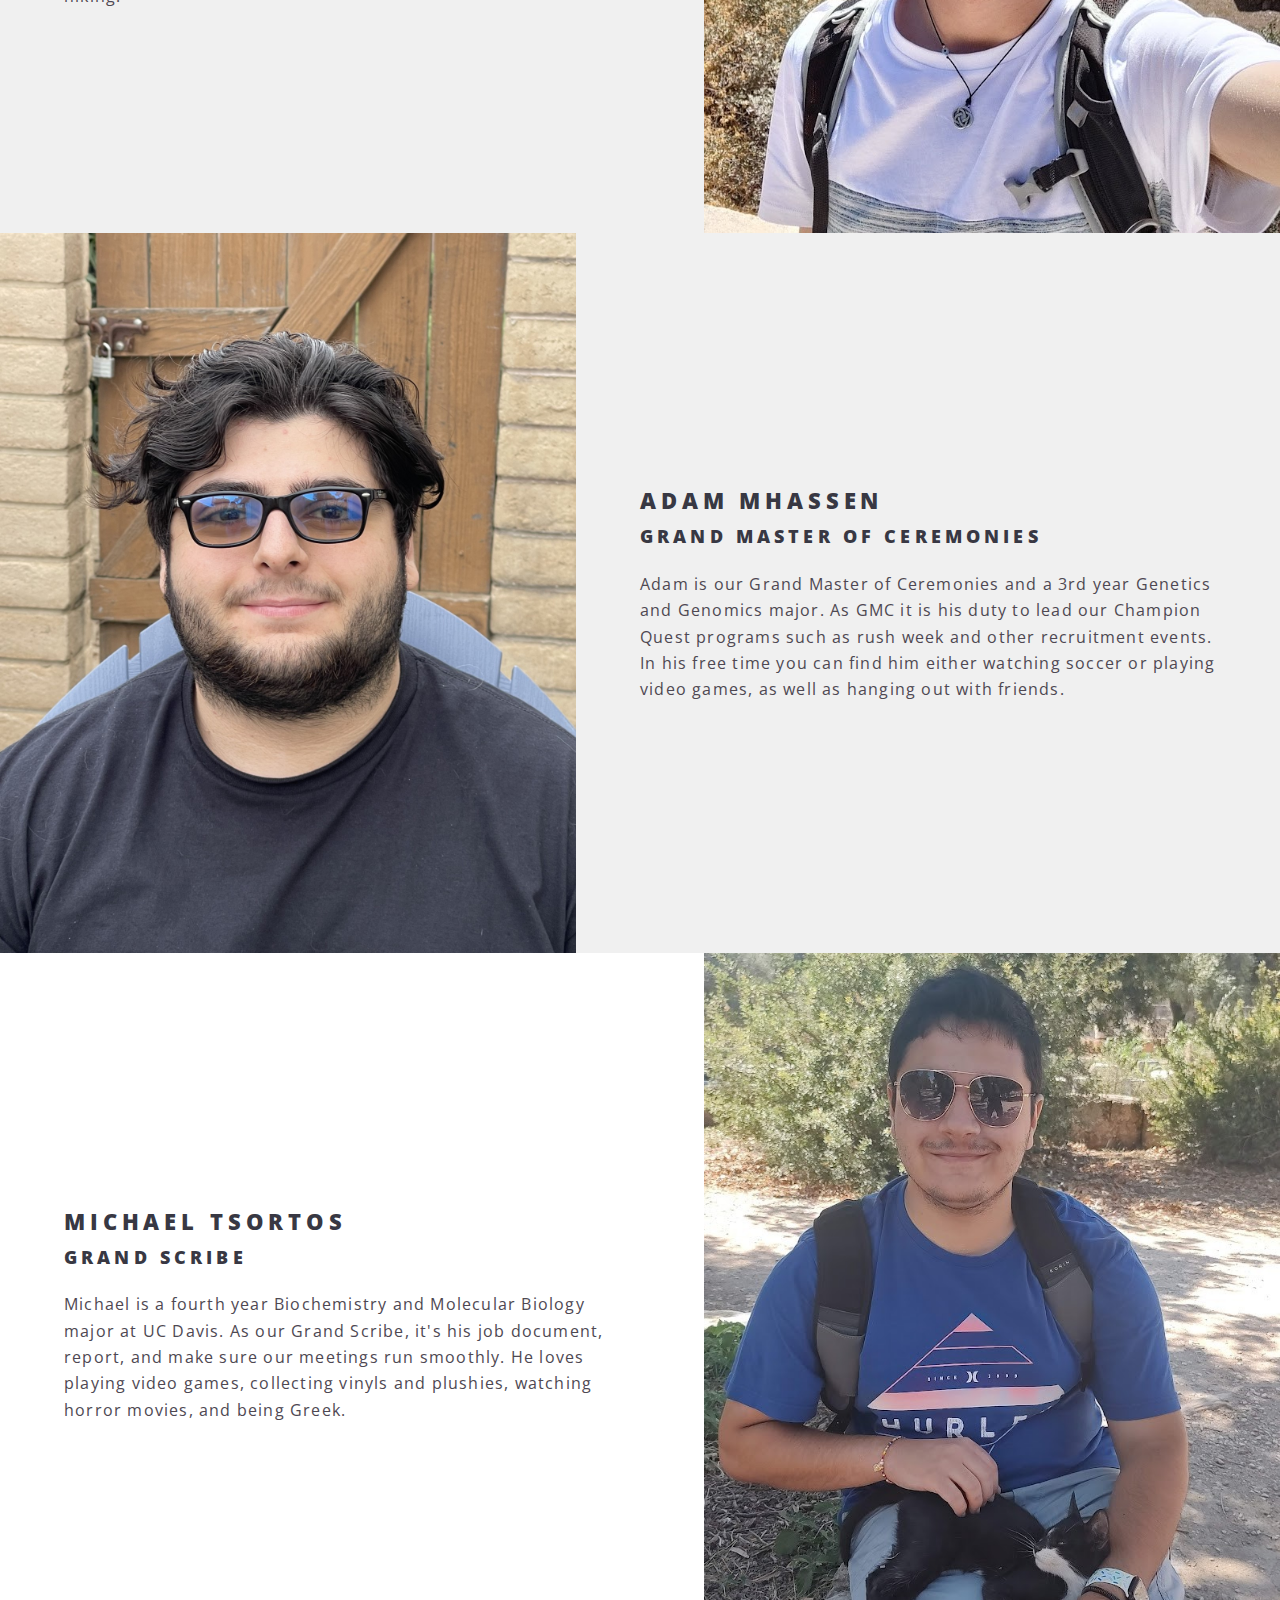
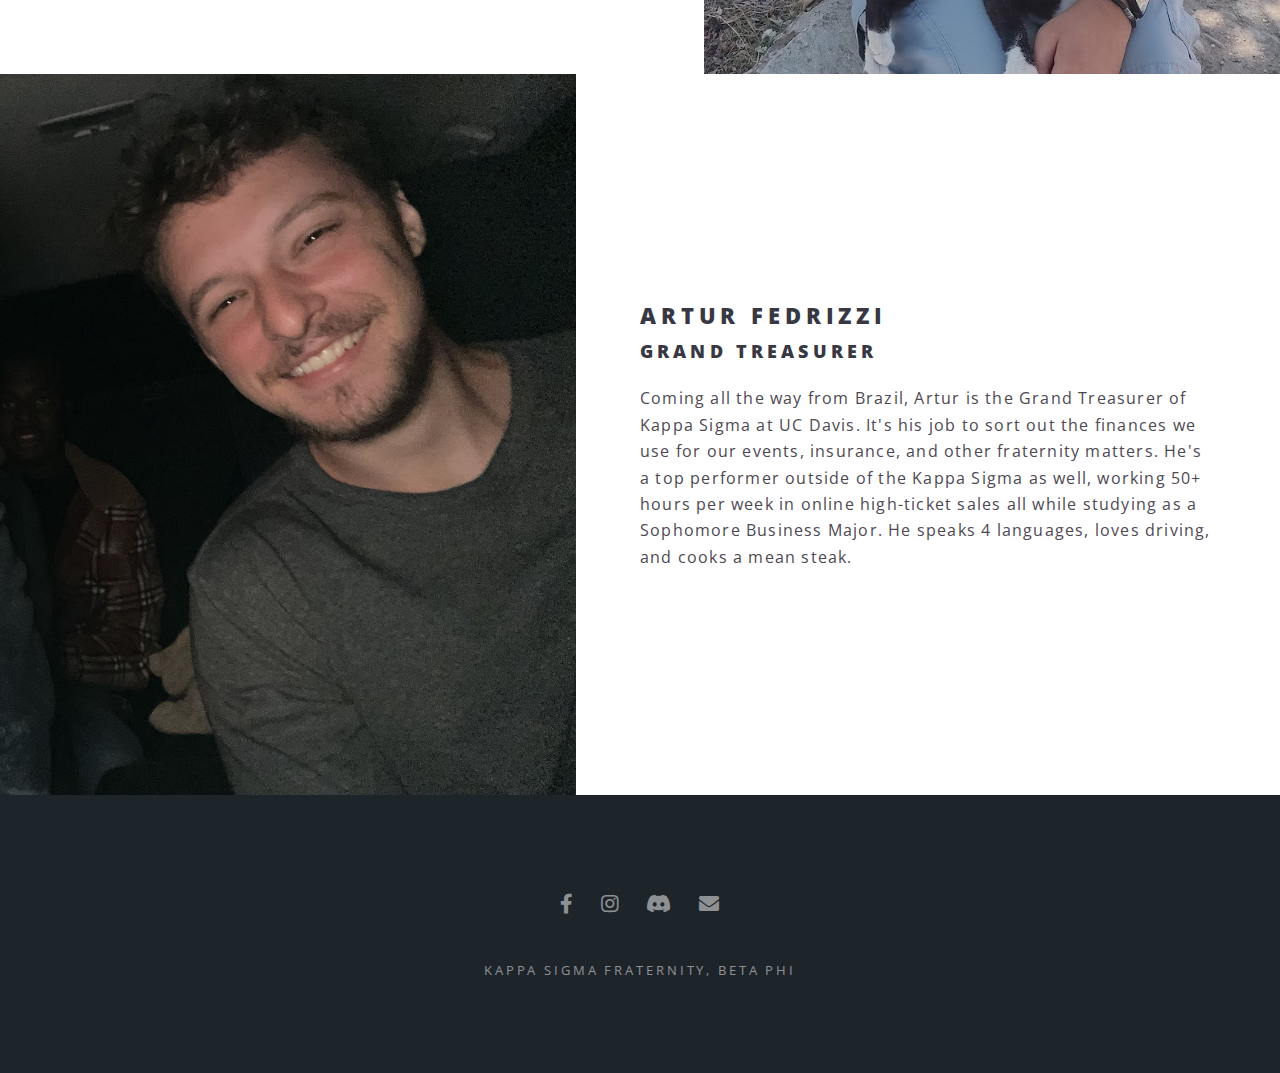
==== commit 7739fb2d: "updated the EC page for 2023-2024" ====
--- a/brothers.html
+++ b/brothers.html
@@ -64,54 +64,54 @@
 						<section style="padding: 0;" class="wrapper style5">
 							<section style="background-color: transparent;" class="spotlight">
 								<div class="image"><img src="images/brothers/GM.jpg" alt="" /></div><div class="content">
-									<h2 style="margin-bottom: 0;">Jose Samano Catalan</h2><h3>Grand Master</h3></a>
+									<h2 style="margin-bottom: 0;">Isaiah Medina</h2><h3>Grand Master</h3></a>
 									<p>
-										Jose is a Fourth Year Community College transfer student double majoring in Psychology and Cognitive Science and minoring in Education. 
-										He is also a DACAmented student from Mexico who grew up in Southern California. 
-										Jose founded our fraternity in hopes of creating a safe haven for all students from all different walks of life to find a home away from home. 
-										As the Grand Master (President) of Kappa Sigma at UC Davis, Jose is the presiding officer and is responsible for the fraternity and its members. 
-										It is his responsibility to have personal knowledge of the status of all other Chapter Officers in the fraternity.
+										Isaiah is our Grand Master and lead representative of Kappa Sigma at UC Davis.
+										He is a 4th year Environmental Policy major at UC Davis on the City and Regional Planning track.
+										As our GM, it's his job to oversee all of the fraternity and coordinate with the rest of the Kappa Sigma organization.
+										In his free time he enjoys playing video games and hosting events with the guys.
 									</p>
 								</div>
 							</section>
 							<section style="background-color: #0000000f;" class="spotlight">
 								<div class="image"><img src="images/brothers/GP.jpg" alt="" /></div><div class="content">
-									<h2 style="margin-bottom: 0;">Jonah Smith</h2><h3>Grand Procurator</h3></a>
+									<h2 style="margin-bottom: 0;">Kyle Pickle</h2><h3>Grand Procurator</h3></a>
 									<p>
-										Jonah is a second year Political Science and Environmental Policy Analysis and Planning double major. 
-										As the Grand Procurator he is responsible for the internal operations of the fraternity. 
-										He handles updating and maintaining the by-laws, the risk management program, and is the chief disciplinary officer of the fraternity.
+										Kyle is a fourth year Computer Science & Engineering major and our Grand Procurator.
+										It's his job to run the internal operations of the fraternity, and to make Isaiah's job easier.
+										He loves working on projects or modding games like Minecraft and playing Bean Battles, the greatest game ever created (according to him).
+										Kyle's is also a certified Eagle Scout and loves adventuring and hiking.
 									</p>
 								</div>
 							</section>
 							<section style="background-color: #0000000f;" class="spotlight">
 								<div class="image"><img src="images/brothers/GMC.jpg" alt="" /></div><div class="content">
-									<h2 style="margin-bottom: 0;">Frankie Glaviano</h2><h3>Grand Master of Ceremonies</h3></a>
+									<h2 style="margin-bottom: 0;">Adam Mhassen</h2><h3>Grand Master of Ceremonies</h3></a>
 									<p>
-										Frankie is a junior transfer studying Statistics with an emphasis in data science and machine learning who did his GE in Sacramento and then transferred here. 
-										He is responsible for new pledges, mastering the ritual, and running our Champions Quest program. 
-										He is also the head of our Social Committee, which is responsible for interacting with and being on good terms with other Greek life on campus.
+										Adam is our Grand Master of Ceremonies and a 3rd year Genetics and Genomics major.
+										As GMC it is his duty to lead our Champion Quest programs such as rush week and other recruitment events.
+										In his free time you can find him either watching soccer or playing video games, as well as hanging out with friends.
 									</p>
 								</div>
 							</section>
 							<section style="background-color: transparent;" class="spotlight">
 								<div class="image"><img src="images/brothers/GS.jpg" alt="" /></div><div class="content">
-									<h2 style="margin-bottom: 0;">Gabriel (Gabe) Piceno Serrato</h2><h3>Grand Scribe</h3></a>
+									<h2 style="margin-bottom: 0;">Michael Tsortos</h2><h3>Grand Scribe</h3></a>
 									<p>
-										Gabe is a 2nd year, double majoring in Psychology & Spanish. 
-										He was born in Michoacán, México but he moved to Oakland when he was one and has been living in California ever since. 
-										A brief overview of his role as Grand Scribe includes recording notes for all meetings and important events, as well as communicating with HQ surrounding updates and keeping track of the fraternity roster.
+										Michael is a fourth year Biochemistry and Molecular Biology major at UC Davis.
+										As our Grand Scribe, it's his job document, report, and make sure our meetings run smoothly.
+										He loves playing video games, collecting vinyls and plushies, watching horror movies, and being Greek.
 									</p>
 								</div>
 							</section>
 							<section style="background-color: transparent;" class="spotlight">
 								<div class="image"><img src="images/brothers/GT.jpg" alt="" /></div><div class="content">
-									<h2 style="margin-bottom: 0;">Vishal (Vish) Chandrashekar</h2><h3>Grand Treasurer</h3></a>
+									<h2 style="margin-bottom: 0;">Artur Fedrizzi</h2><h3>Grand Treasurer</h3></a>
 									<p>
-										A wise man once said, “Everything has beauty, but not everyone sees it”... 
-										Now, although Vishal would’ve loved to have been called the source of this philosophy, he might just need to stick with being called the source of information for all financial operations that happen within the fraternity. 
-										He is a 3rd year Economics (International Macro-Finance) transfer that oversees the collection of dues and disbursal of payments. 
-										In addition, he is also a part of the fundraising committee.
+										Coming all the way from Brazil, Artur is the Grand Treasurer of Kappa Sigma at UC Davis.
+										It's his job to sort out the finances we use for our events, insurance, and other fraternity matters.
+										He's a top performer outside of the Kappa Sigma as well, working 50+ hours per week in online high-ticket sales all while studying as a Sophomore Business Major.
+										He speaks 4 languages, loves driving, and cooks a mean steak.
 									</p>
 								</div>
 							</section>
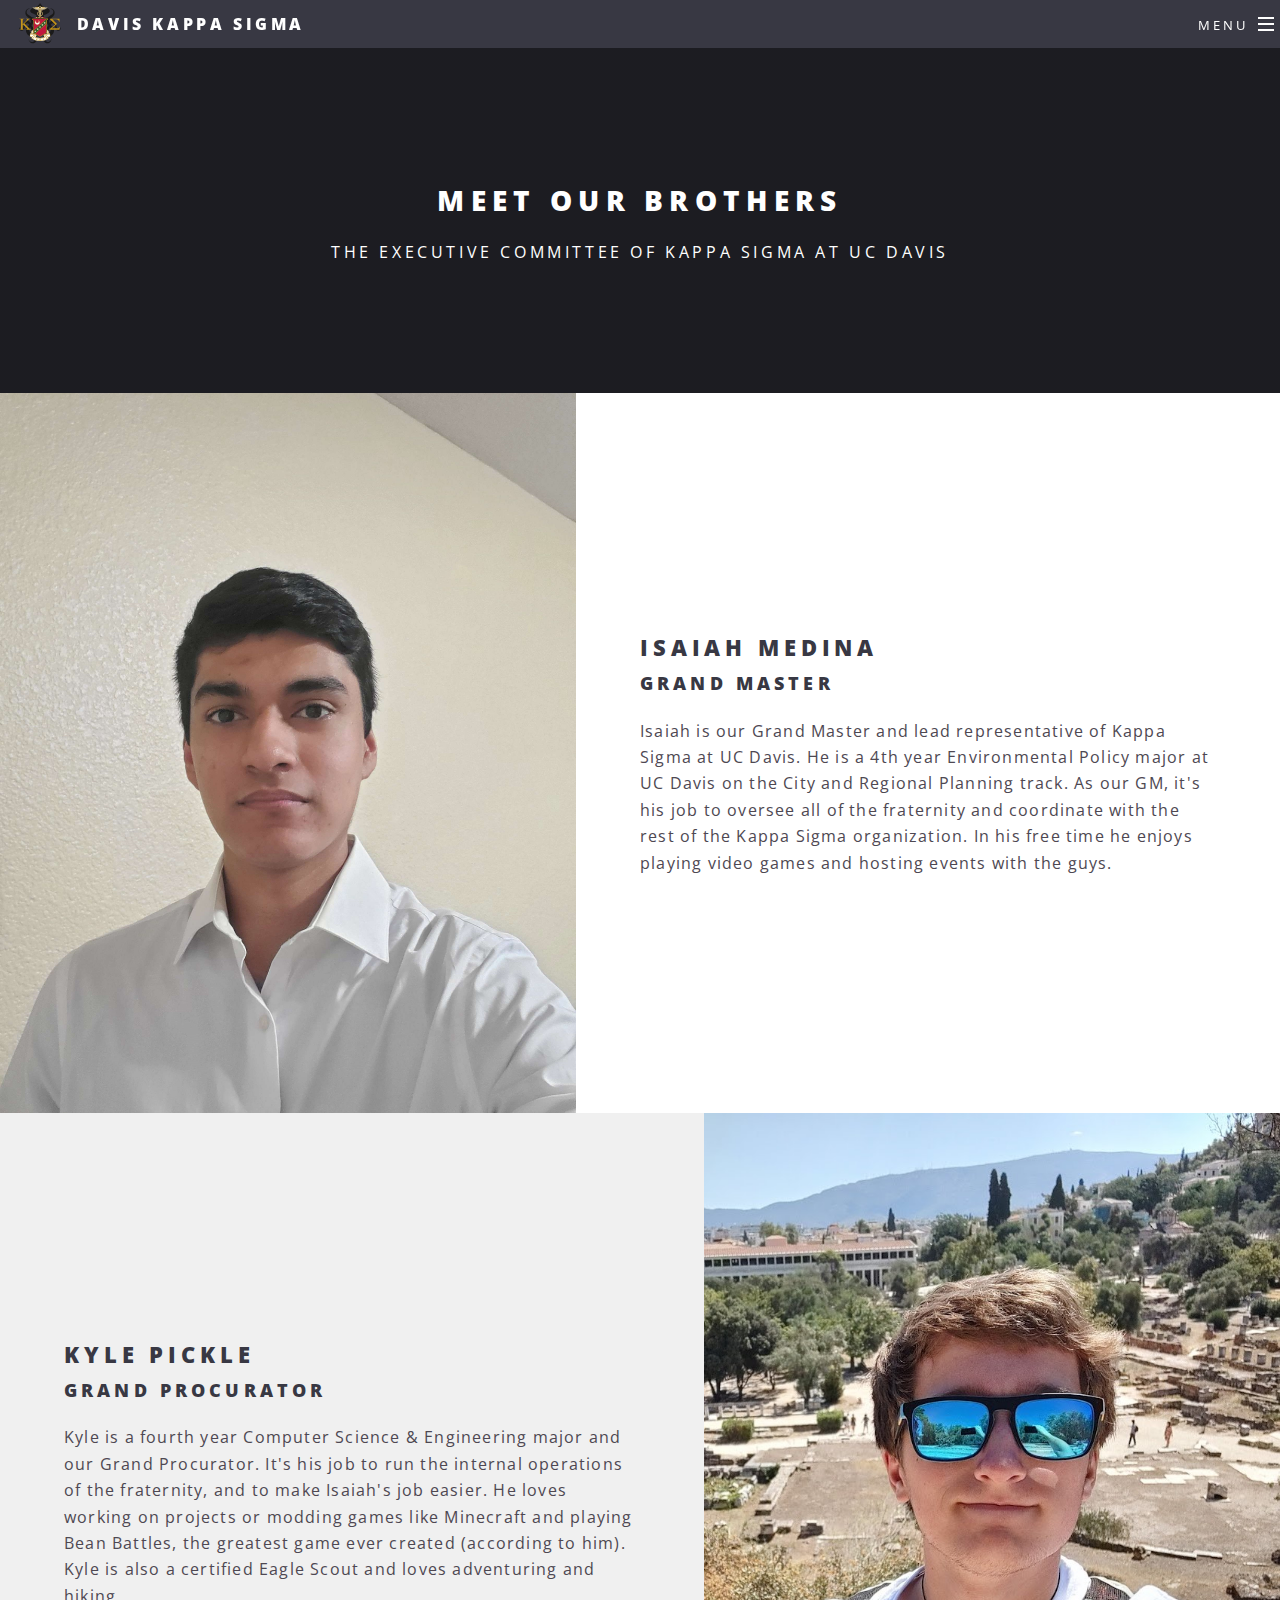
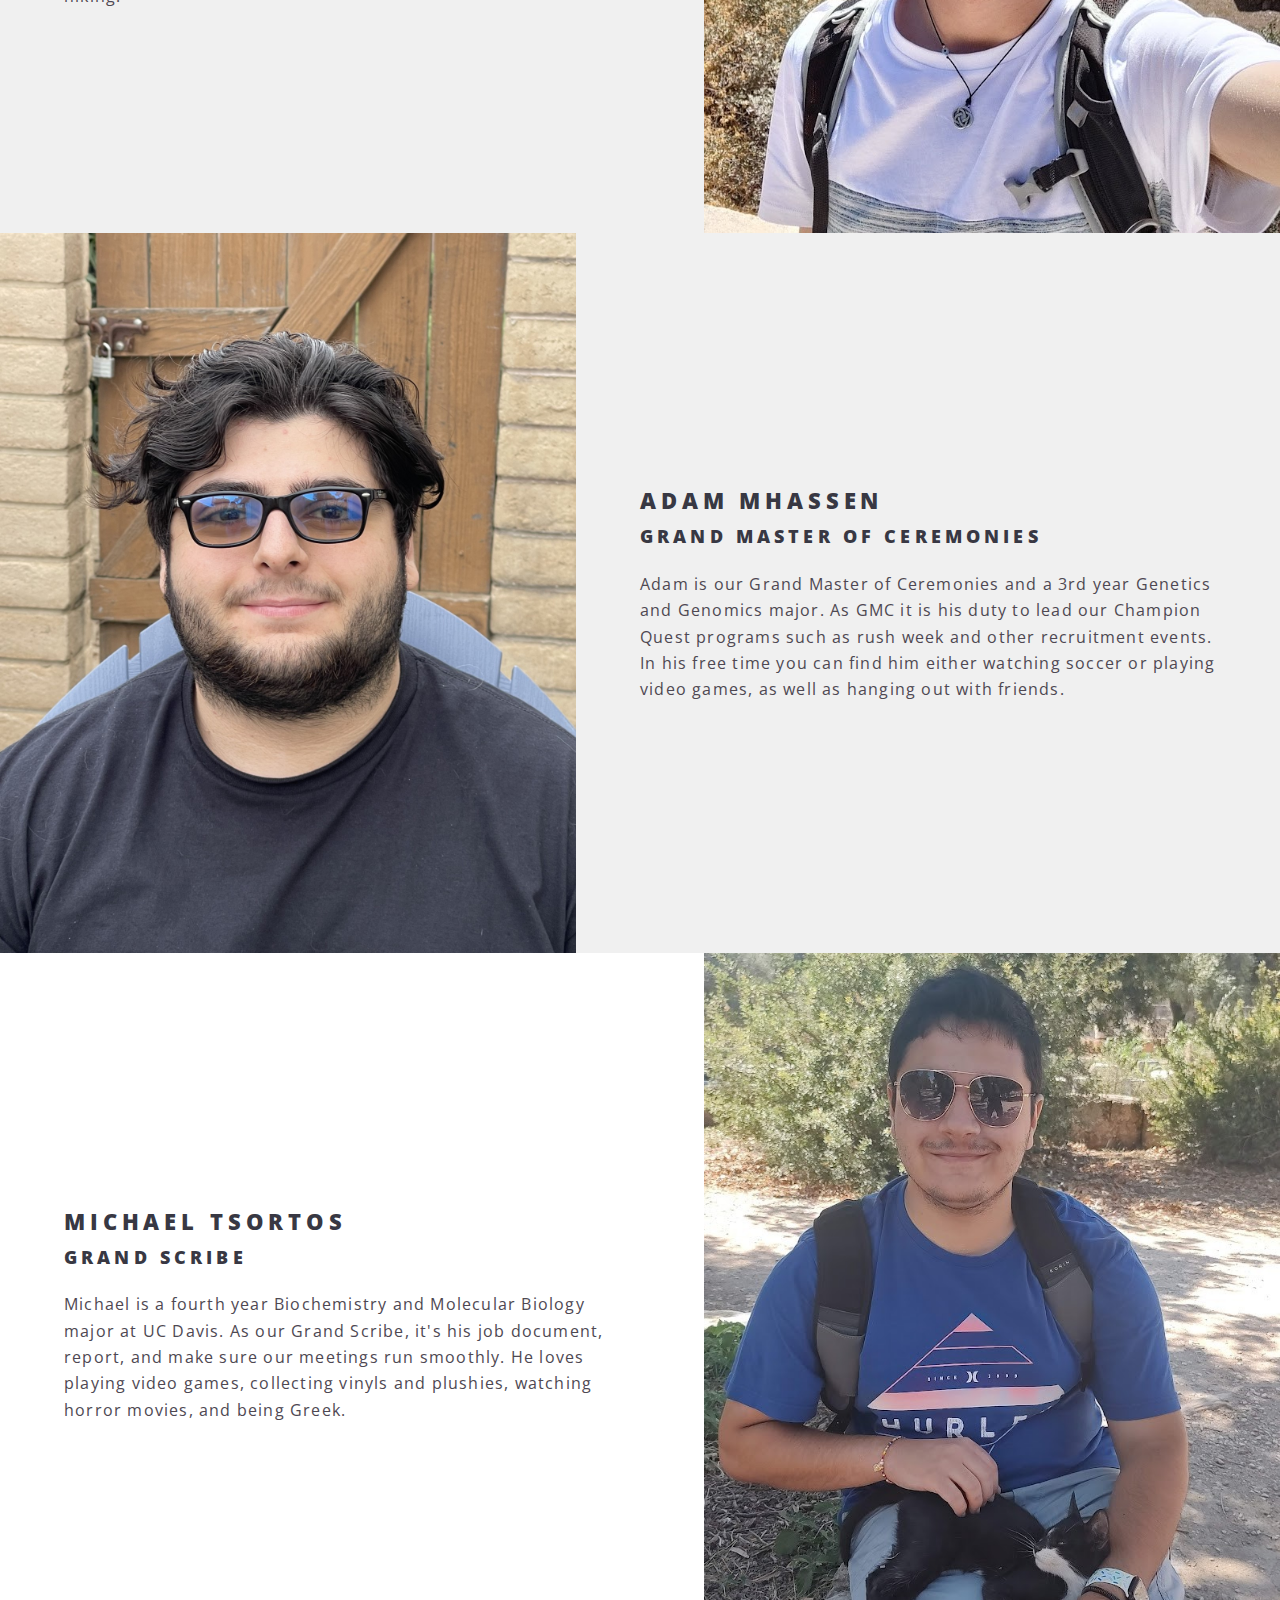
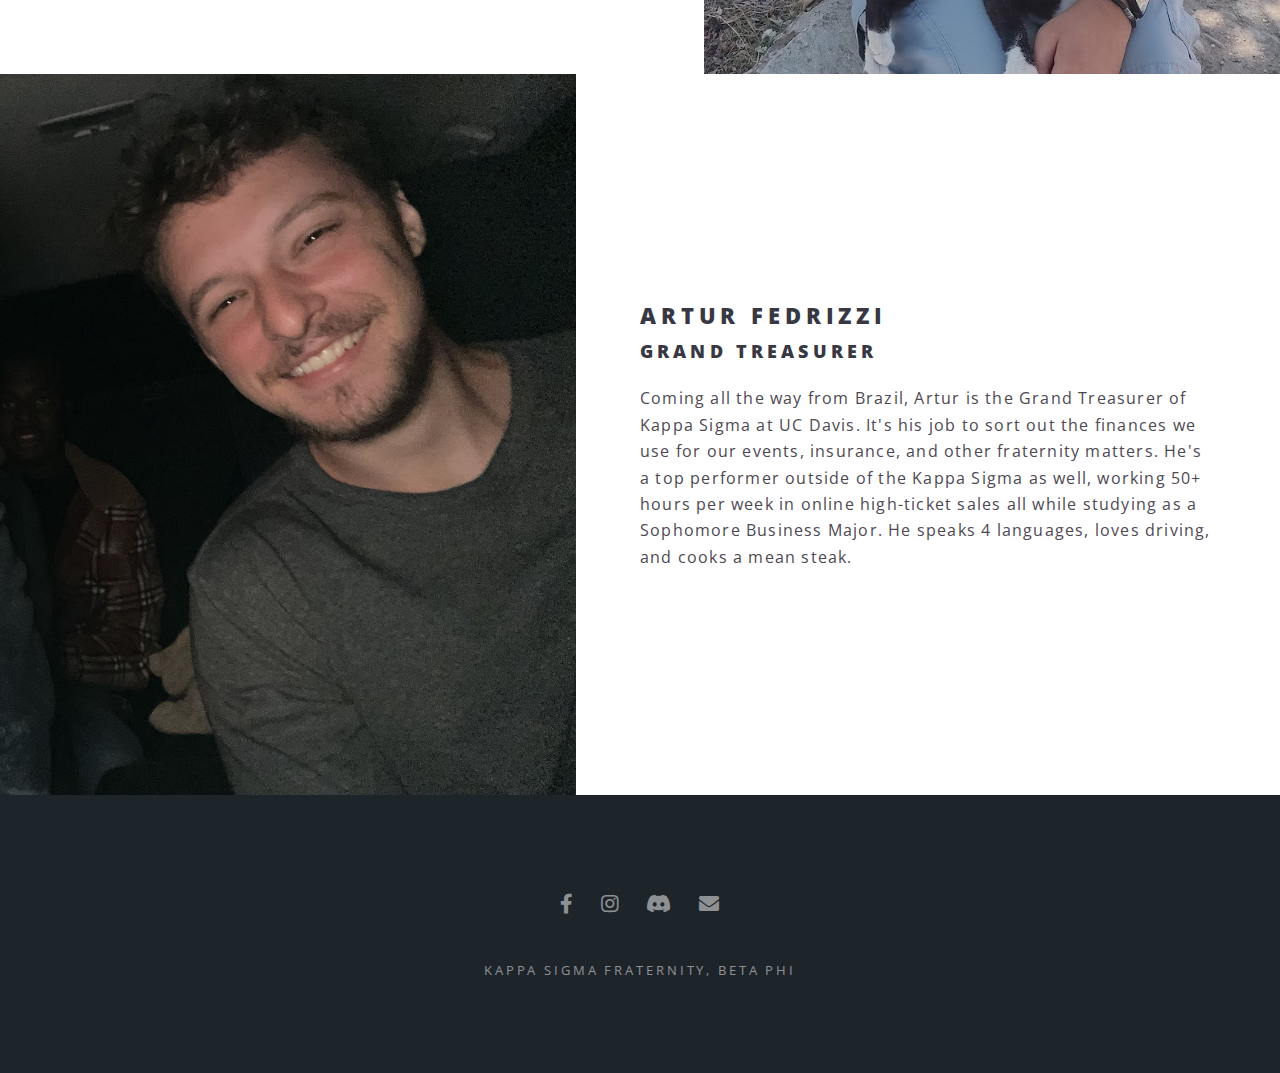
==== commit cbbb68c5: "typo" ====
--- a/brothers.html
+++ b/brothers.html
@@ -80,7 +80,7 @@
 										Kyle is a fourth year Computer Science & Engineering major and our Grand Procurator.
 										It's his job to run the internal operations of the fraternity, and to make Isaiah's job easier.
 										He loves working on projects or modding games like Minecraft and playing Bean Battles, the greatest game ever created (according to him).
-										Kyle's is also a certified Eagle Scout and loves adventuring and hiking.
+										Kyle is also a certified Eagle Scout and loves adventuring and hiking.
 									</p>
 								</div>
 							</section>
